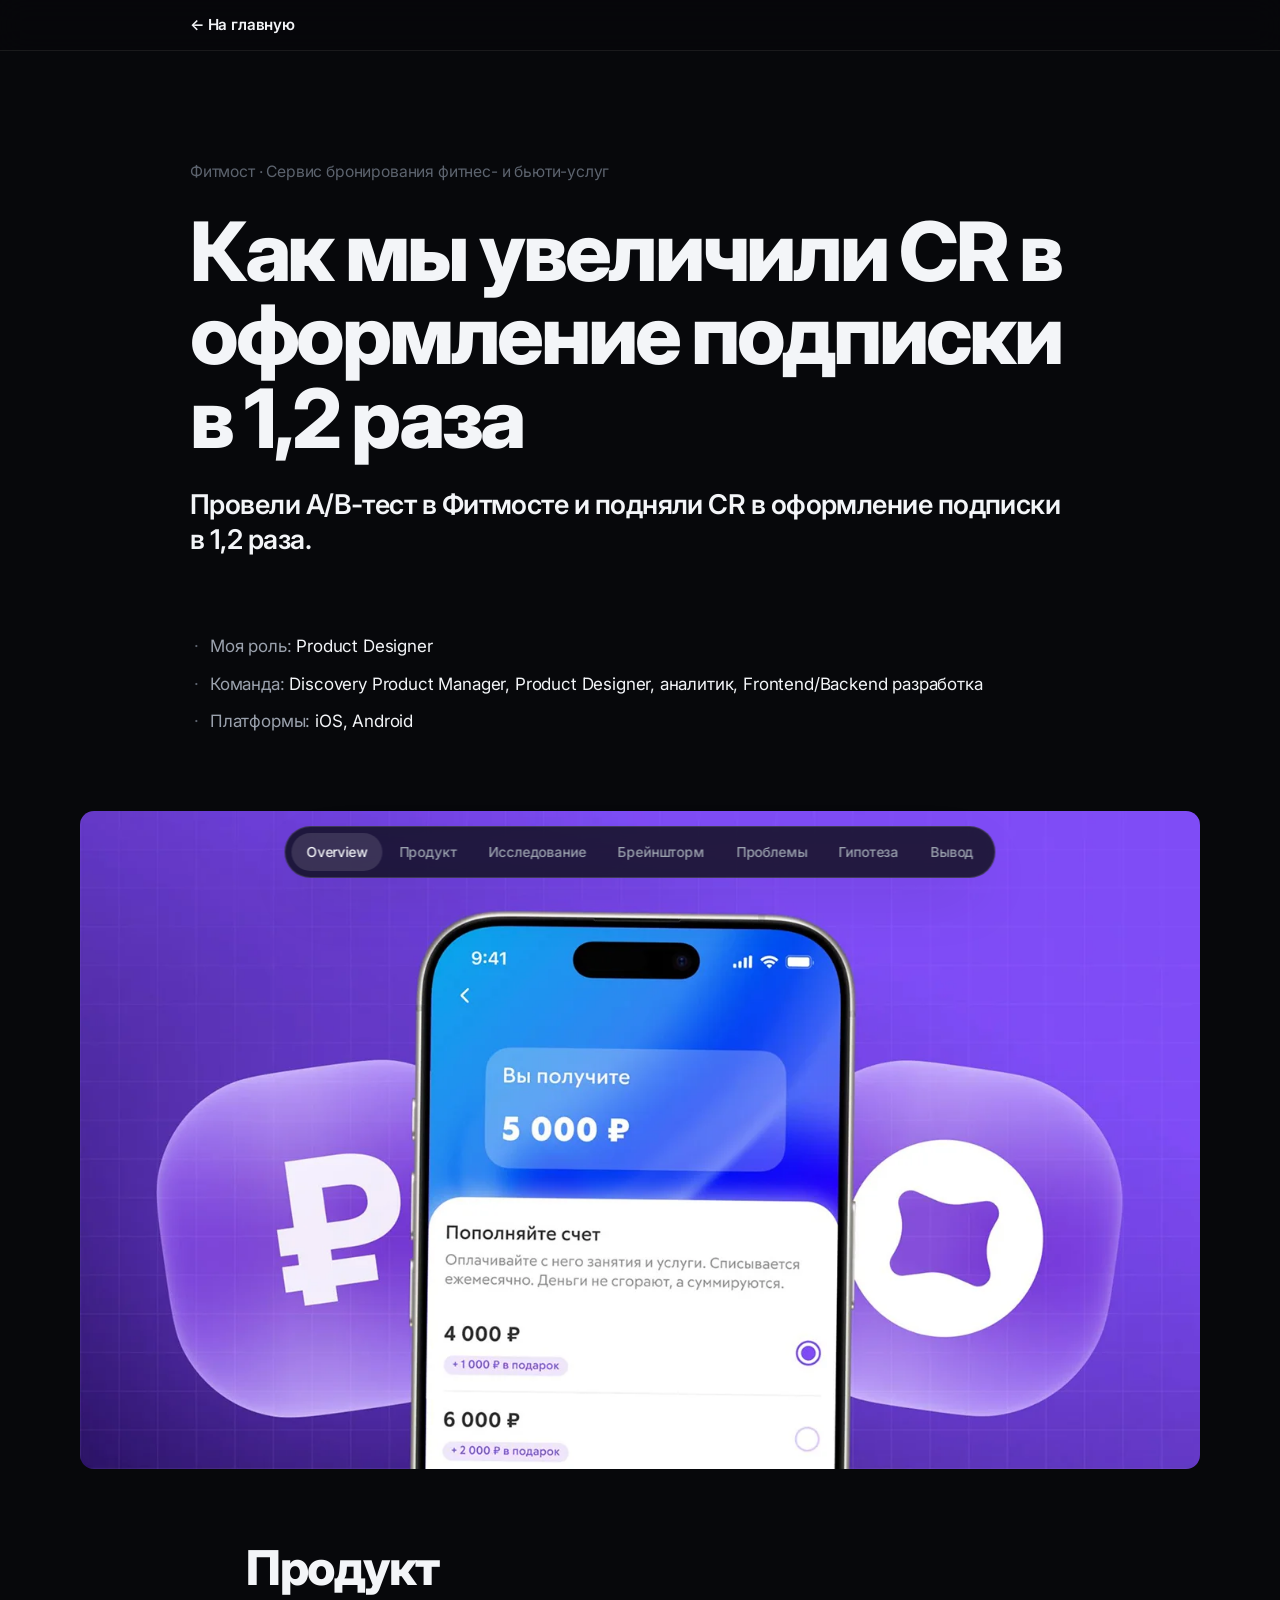
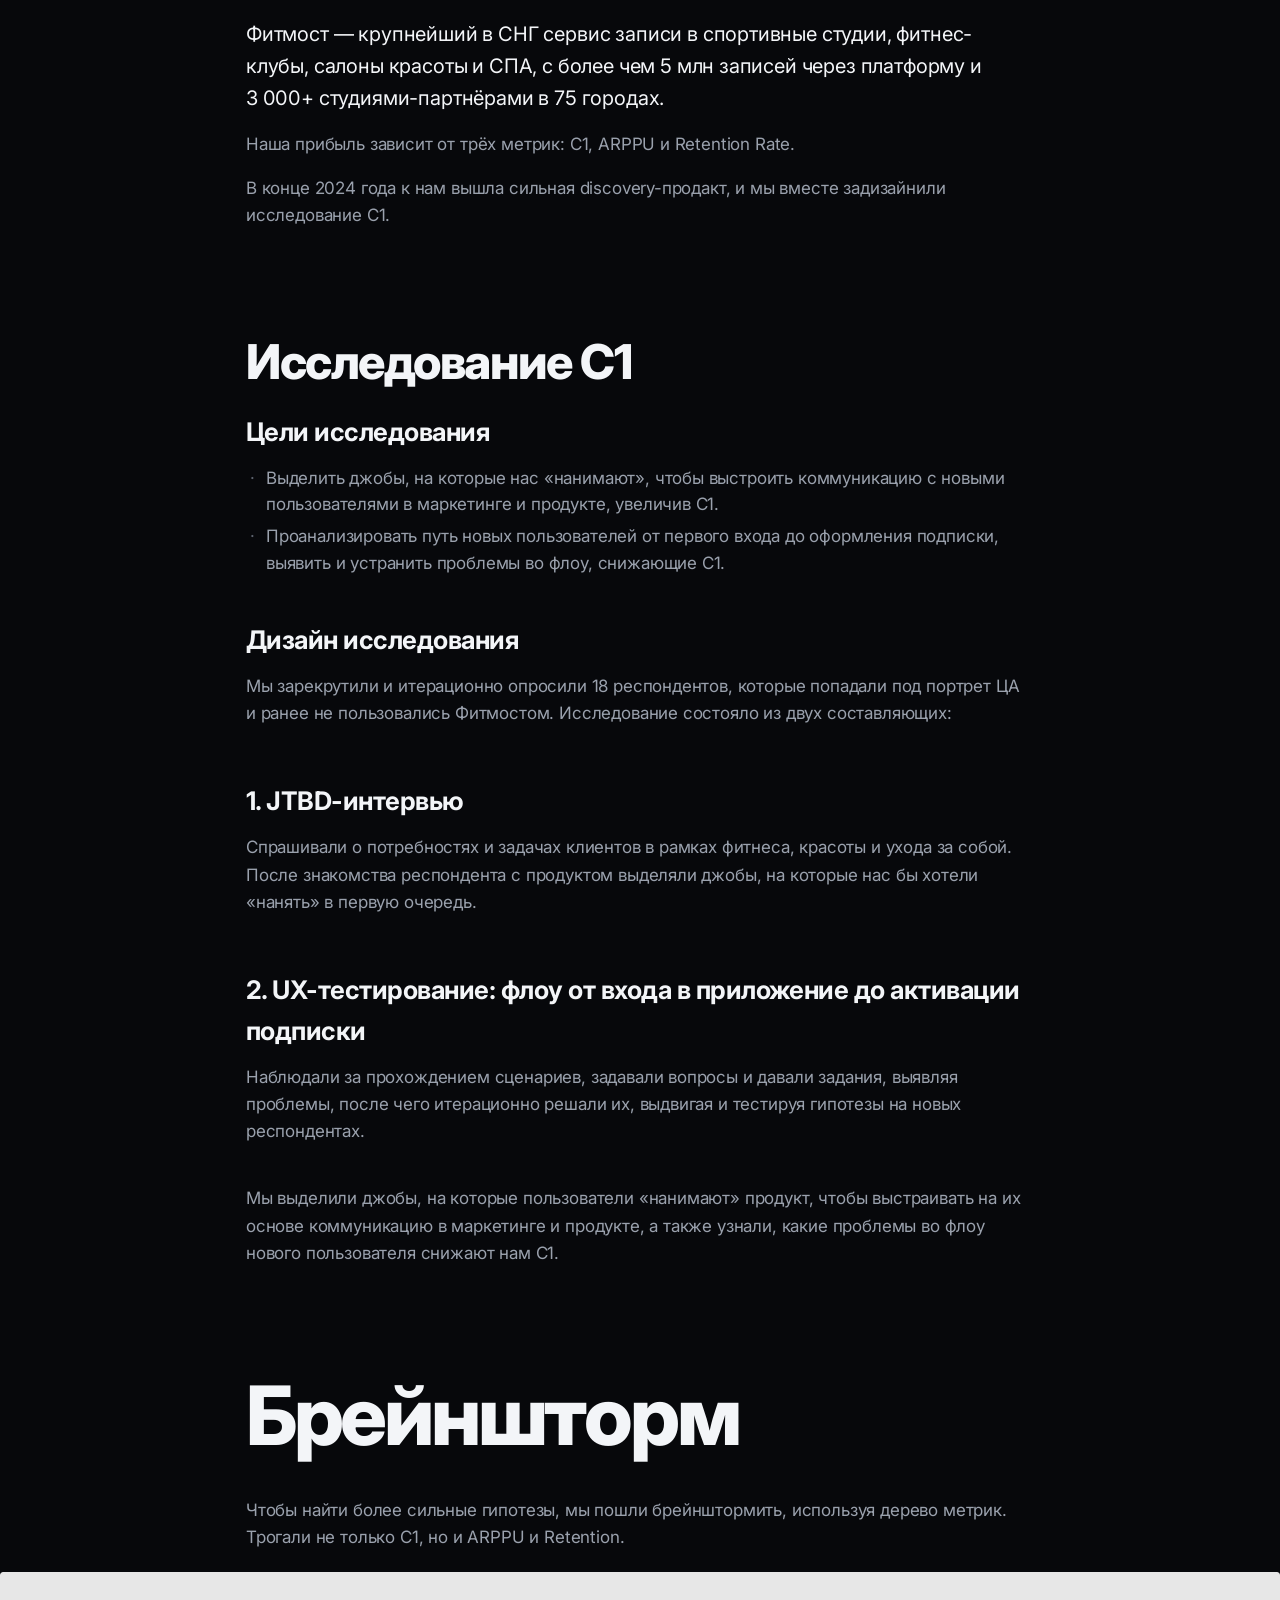
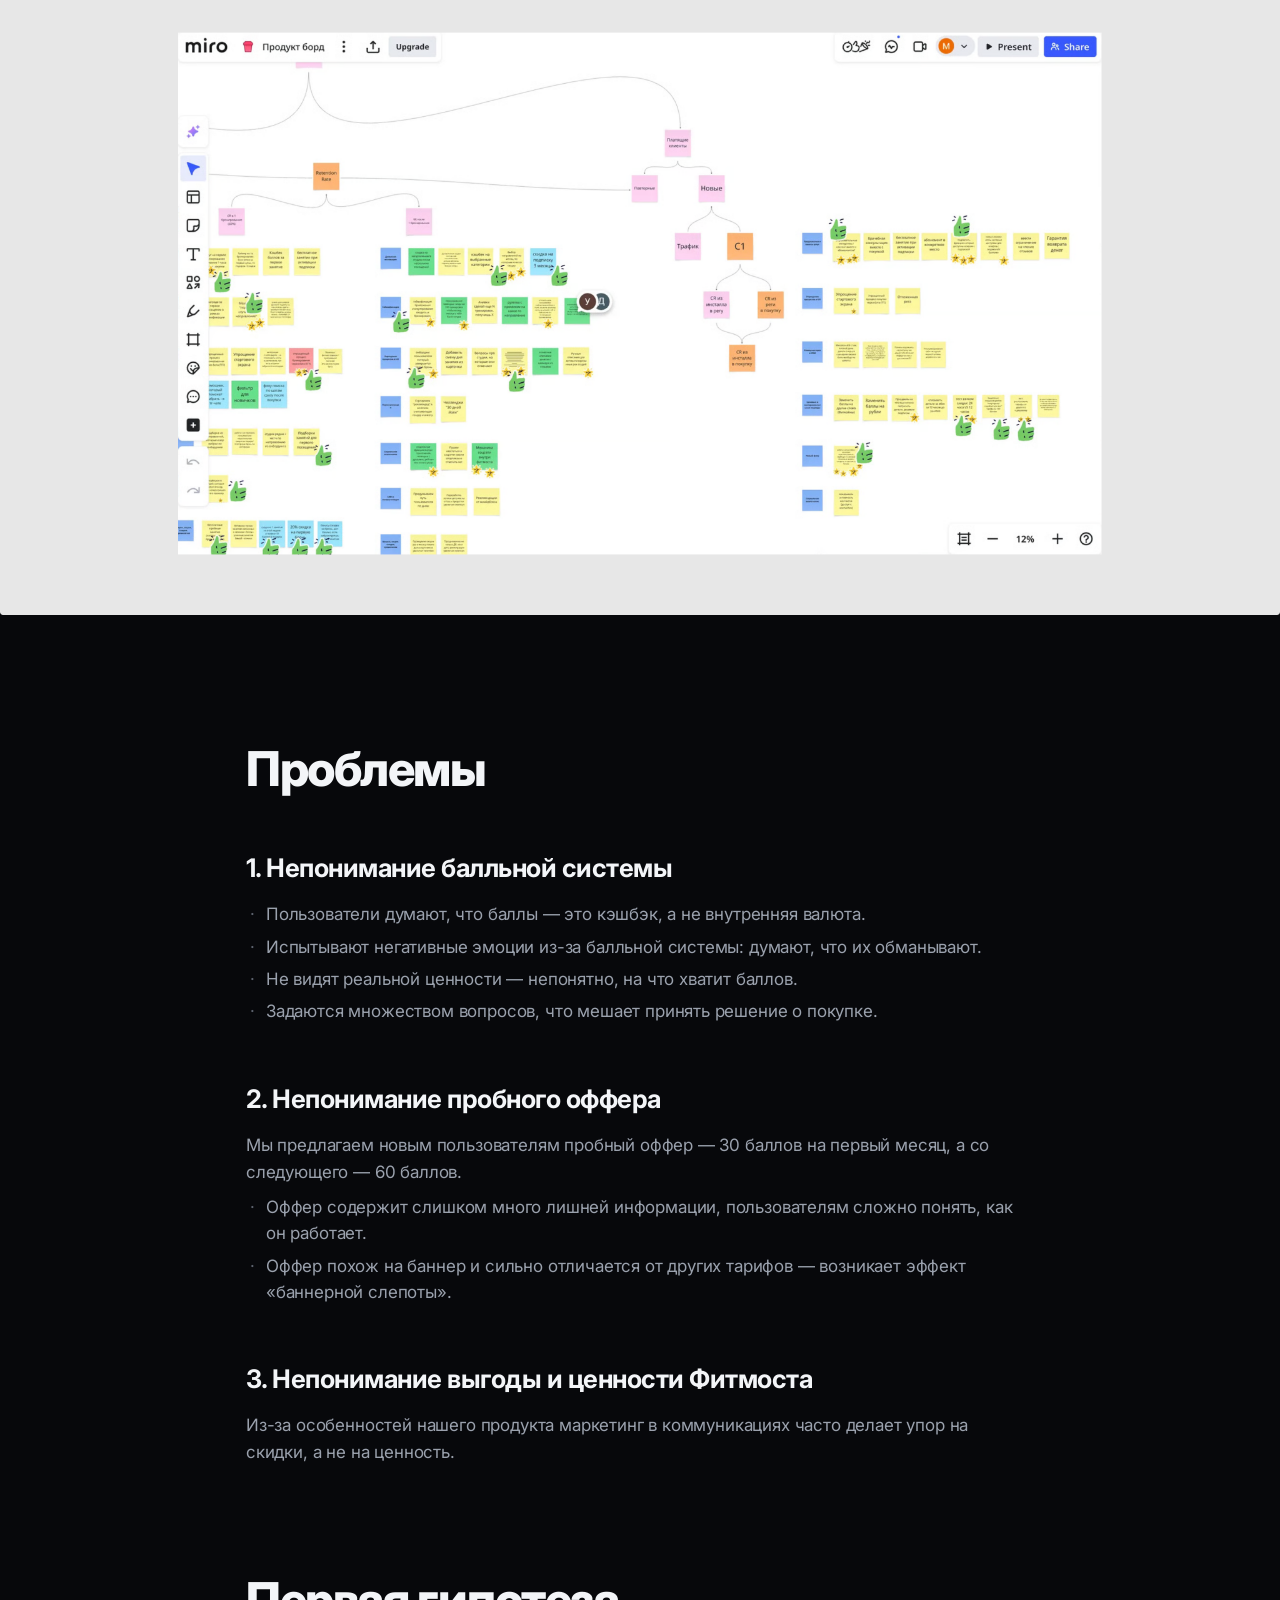
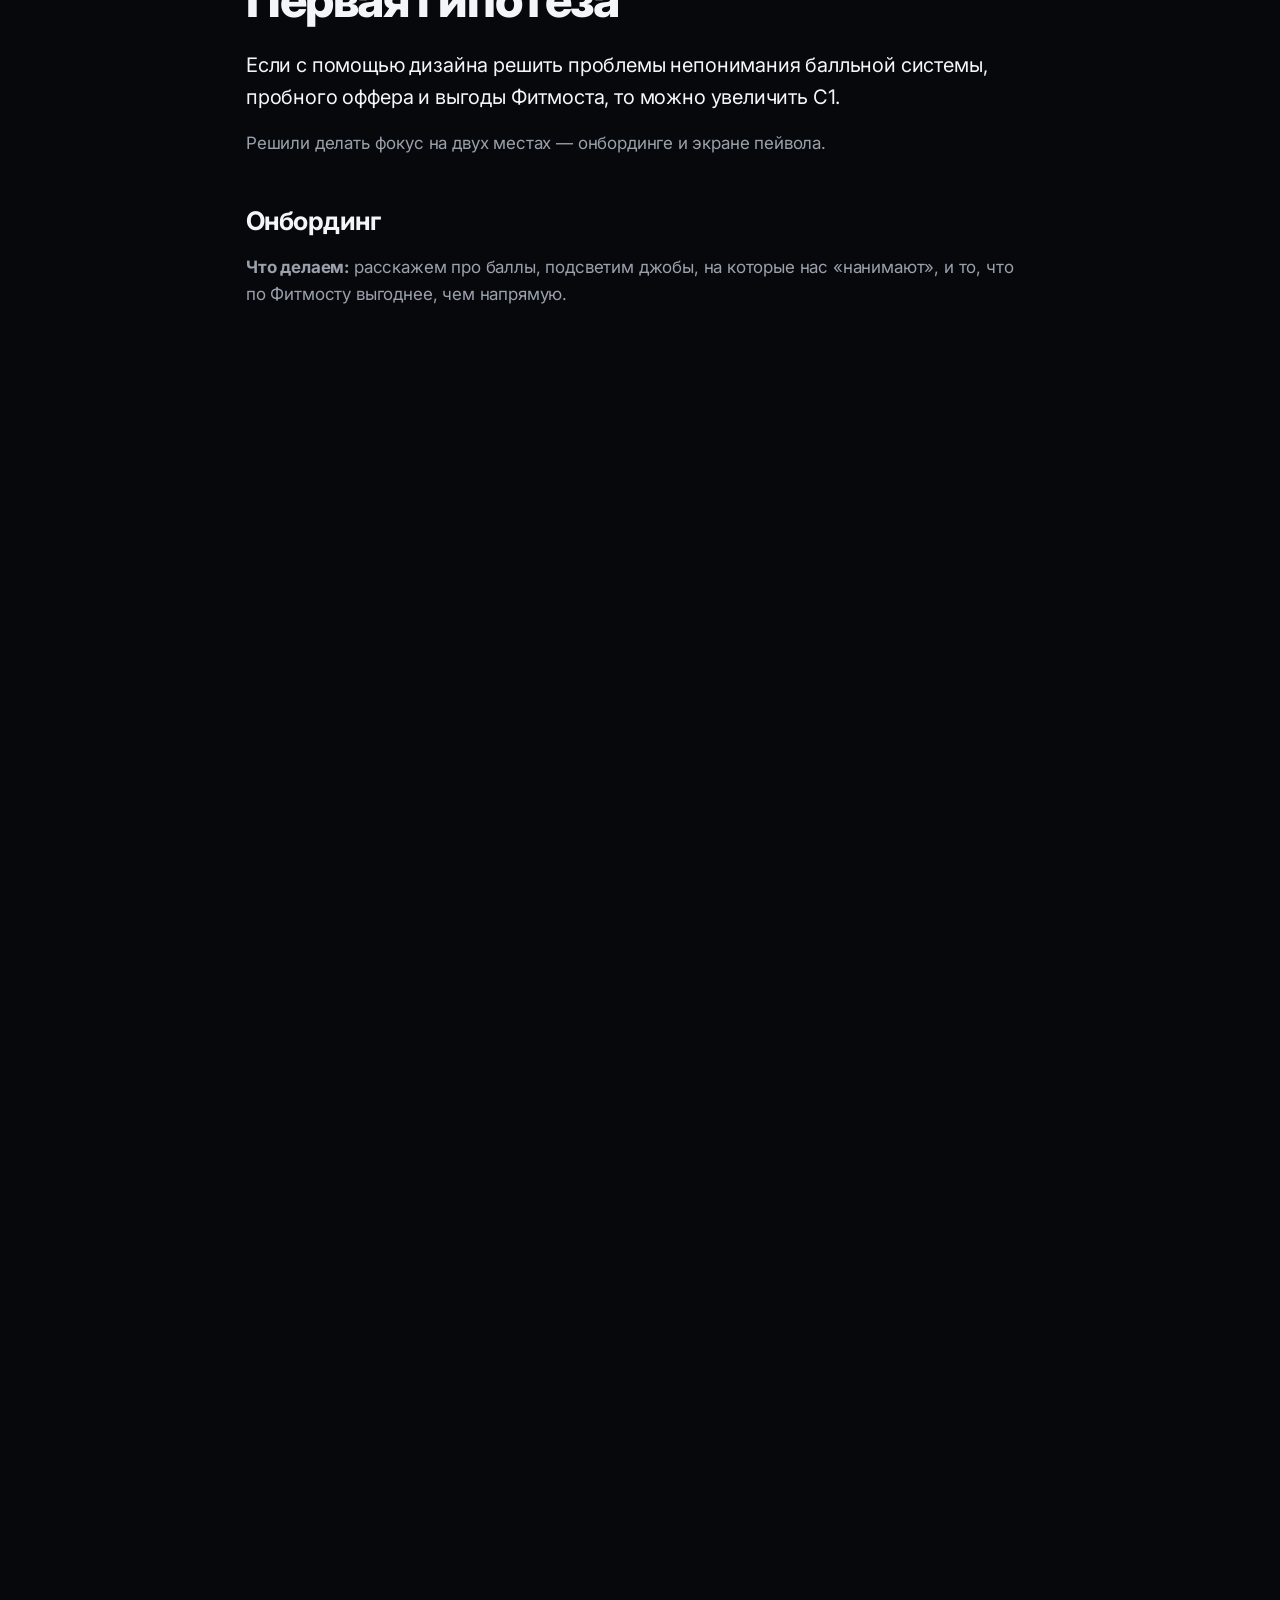
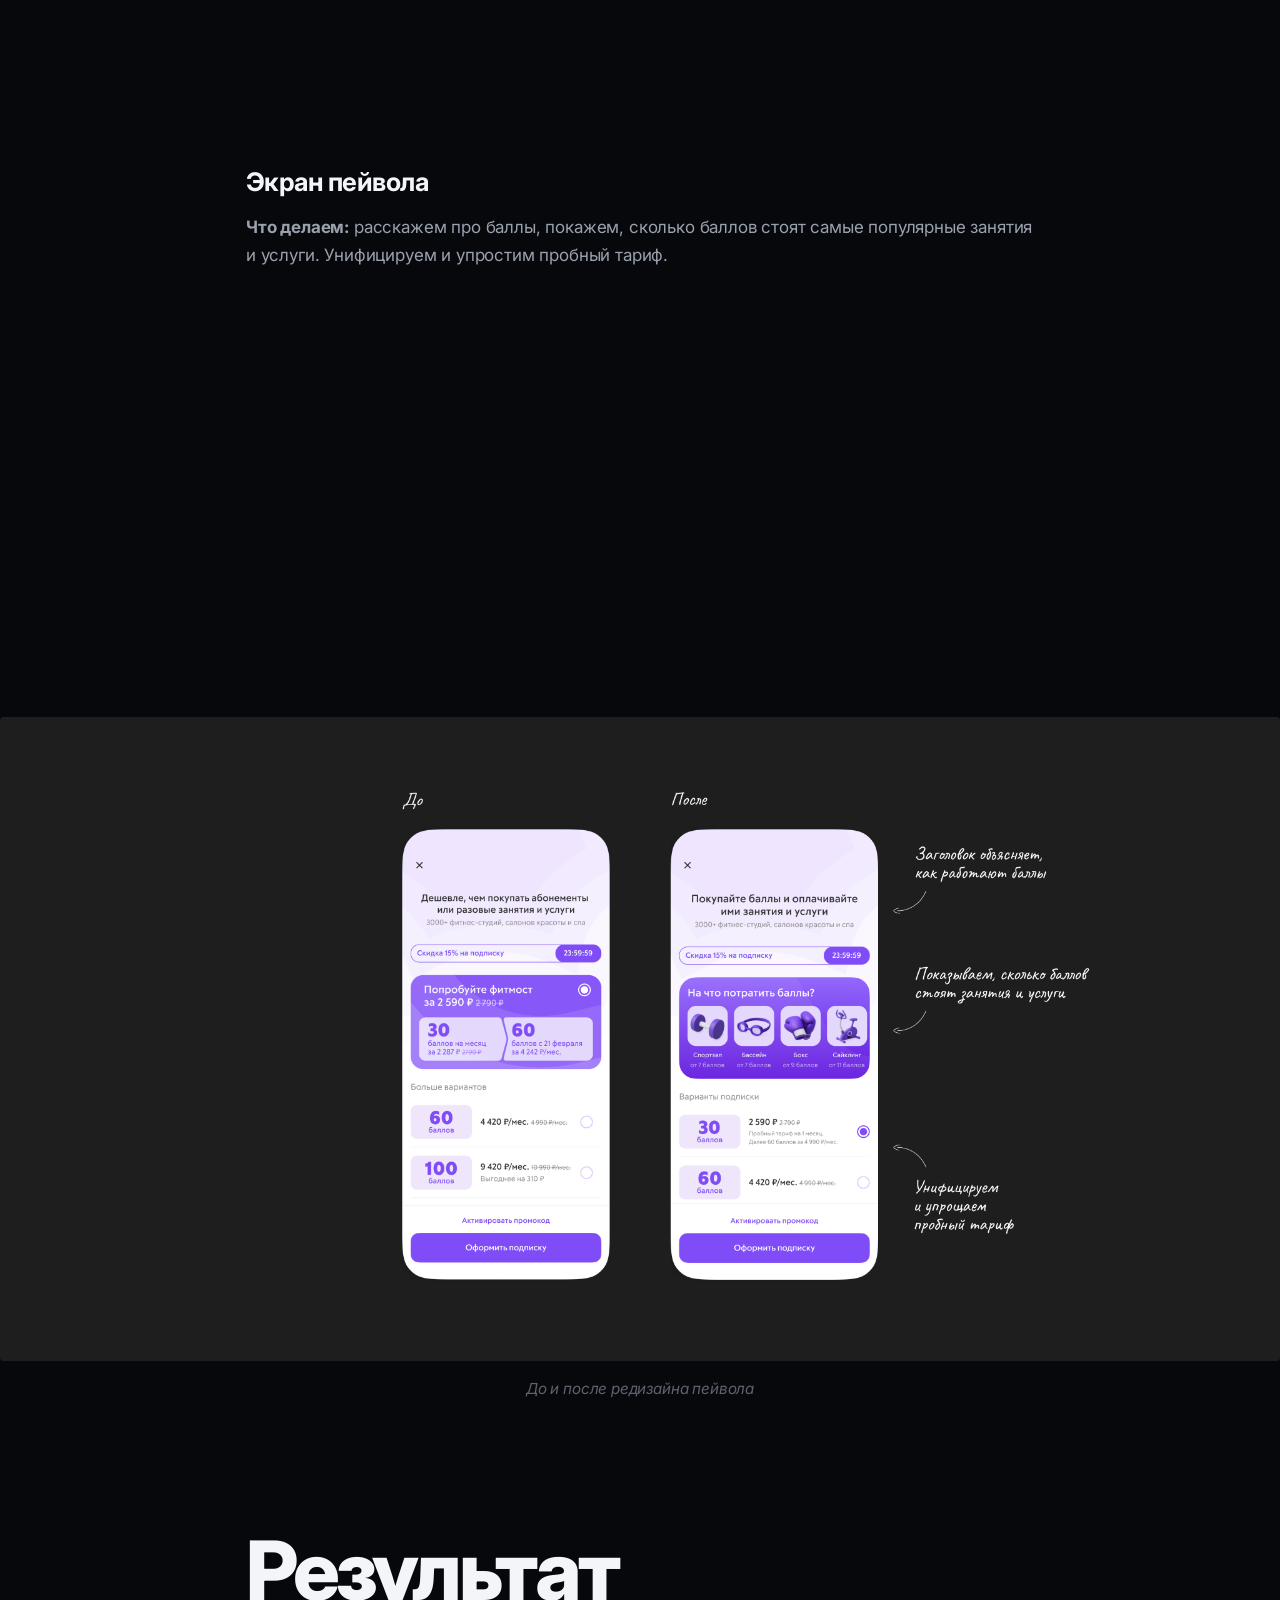
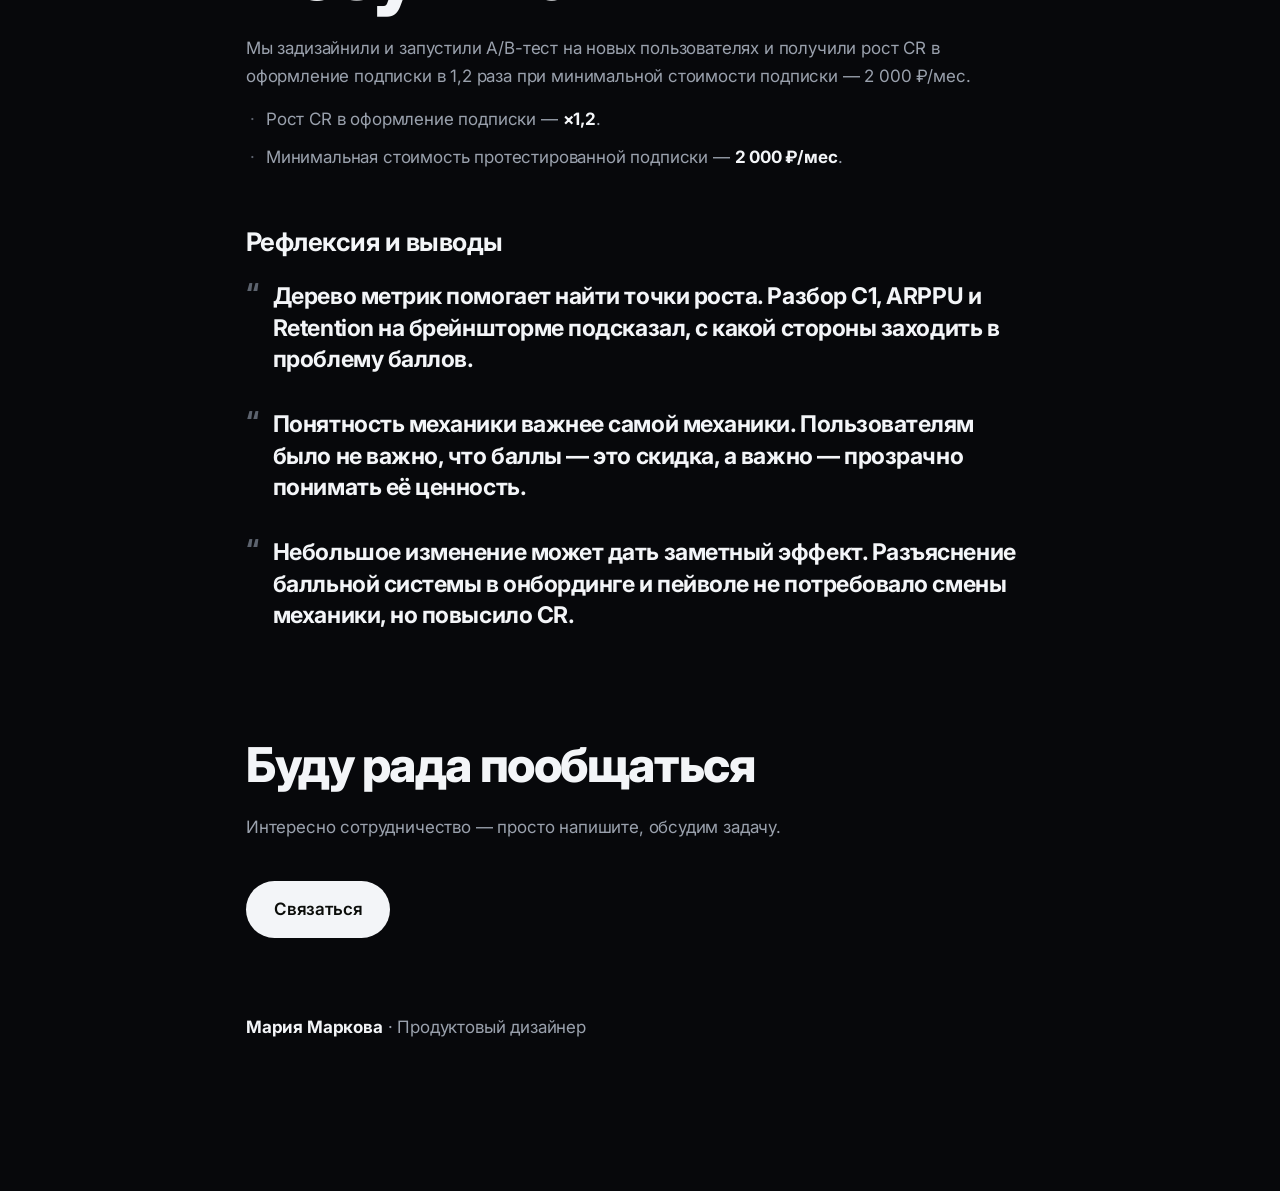
==== case-points-vs-rubles.html @ 57a7b8bb "Add Fitmost case study, refresh Sodamoda assets and copy, unify spacing system New case-points-vs-ru" ====
<!doctype html>
<html lang="ru">
  <head>
    <meta charset="utf-8" />
    <meta name="viewport" content="width=device-width, initial-scale=1, viewport-fit=cover" />
    <title>Кейс · Как мы увеличили CR в оформление подписки в 1,2 раза</title>
    <meta
      name="description"
      content="Кейс: как в Фитмосте разъяснили балльную систему через онбординг и пейвол и подняли C1 в оформление подписки в 1,2 раза с помощью A/B-теста на реальном трафике."
    />

    <link rel="preconnect" href="https://fonts.googleapis.com" />
    <link rel="preconnect" href="https://fonts.gstatic.com" crossorigin />
    <link
      href="https://fonts.googleapis.com/css2?family=Inter:wght@300;400;500;600;700;800;900&display=swap"
      rel="stylesheet"
    />
    <link rel="stylesheet" href="css/case.css" />
  </head>
  <body>
    <!-- ============================ TOP BAR ============================ -->
    <header class="topbar">
      <div class="wrap">
        <div class="col topbar__row">
          <a class="topbar__back" href="index.html">← На главную</a>
        </div>
      </div>
    </header>

    <!-- ============================ HERO ============================ -->
    <section class="hero wrap" id="overview">
      <div class="col">
        <p class="hero__meta">
          Фитмост · Сервис бронирования фитнес- и бьюти-услуг
        </p>

        <h1 class="hero__title">Как мы увеличили CR в оформление подписки в 1,2 раза</h1>

        <p class="hero__lead">
          Провели A/B-тест в Фитмосте и подняли CR в оформление подписки
          в&nbsp;1,2 раза.
        </p>

        <ul class="specs">
          <li><span class="specs__k">Моя роль:</span> Product Designer</li>
          <li><span class="specs__k">Команда:</span> Discovery Product Manager, Product Designer, аналитик, Frontend/Backend разработка</li>
          <li><span class="specs__k">Платформы:</span> iOS, Android</li>
        </ul>
      </div>
    </section>

    <figure class="shot shot--pad reveal">
      <img src="assets/images/Баллы против рублей/01-product.webp" alt="Экран пополнения счёта в приложении Фитмост" />
    </figure>

    <!-- ============================ ПРОДУКТ ============================ -->
    <section class="section" id="product">
      <div class="wrap col">
        <h2 class="h2">Продукт</h2>
        <p class="lead">
          Фитмост — крупнейший в СНГ сервис записи в спортивные студии, фитнес-клубы, салоны
          красоты и СПА, с более чем 5&nbsp;млн записей через платформу и 3&nbsp;000+ студиями-партнёрами
          в 75 городах.
        </p>
        <p>Наша прибыль зависит от трёх метрик: C1, ARPPU и Retention Rate.</p>
        <p>В конце 2024 года к нам вышла сильная discovery-продакт, и мы вместе задизайнили исследование C1.</p>
      </div>
    </section>

    <!-- ============================ ИССЛЕДОВАНИЕ ============================ -->
    <section class="section" id="research">
      <div class="wrap col">
        <h2 class="h2">Исследование C1</h2>

        <h3 class="h3">Цели исследования</h3>
        <ul class="goal-list">
          <li>Выделить джобы, на которые нас «нанимают», чтобы выстроить коммуникацию с новыми пользователями в маркетинге и продукте, увеличив C1.</li>
          <li>Проанализировать путь новых пользователей от первого входа до оформления подписки, выявить и устранить проблемы во флоу, снижающие C1.</li>
        </ul>

        <h3 class="h3" style="margin-top:clamp(28px,4vw,44px)">Дизайн исследования</h3>
        <p>Мы зарекрутили и итерационно опросили 18 респондентов, которые попадали под портрет ЦА и ранее не пользовались Фитмостом. Исследование состояло из двух составляющих:</p>

        <div class="research__item">
          <h3 class="h3">1. JTBD-интервью</h3>
          <p>Спрашивали о потребностях и задачах клиентов в рамках фитнеса, красоты и ухода за собой. После знакомства респондента с продуктом выделяли джобы, на которые нас бы хотели «нанять» в первую очередь.</p>
        </div>

        <div class="research__item">
          <h3 class="h3">2. UX-тестирование: флоу от входа в приложение до активации подписки</h3>
          <p>Наблюдали за прохождением сценариев, задавали вопросы и давали задания, выявляя проблемы, после чего итерационно решали их, выдвигая и тестируя гипотезы на новых респондентах.</p>
        </div>

        <p class="closing">
          Мы выделили джобы, на которые пользователи «нанимают» продукт, чтобы выстраивать на их
          основе коммуникацию в маркетинге и продукте, а также узнали, какие проблемы во флоу
          нового пользователя снижают нам C1.
        </p>
      </div>
    </section>

    <!-- ============================ БРЕЙНШТОРМ ============================ -->
    <section class="section" id="brainstorm">
      <div class="wrap col">
        <h2 class="h2 h2--xl">Брейншторм</h2>
        <p class="closing">
          Чтобы найти более сильные гипотезы, мы пошли брейнштормить, используя
          дерево метрик. Трогали не только C1, но и ARPPU и Retention.
        </p>
      </div>

      <figure class="shot reveal">
        <img src="assets/images/Баллы против рублей/07-hypothesis.png" alt="Доска брейншторма в Miro" />
      </figure>
    </section>

    <!-- ============================ ПРОБЛЕМЫ ============================ -->
    <section class="section" id="problems">
      <div class="wrap col">
        <h2 class="h2">Проблемы</h2>

        <div class="research__item">
          <h3 class="h3">1. Непонимание балльной системы</h3>
          <ul class="goal-list">
            <li>Пользователи думают, что баллы — это кэшбэк, а не внутренняя валюта.</li>
            <li>Испытывают негативные эмоции из-за балльной системы: думают, что их обманывают.</li>
            <li>Не видят реальной ценности — непонятно, на что хватит баллов.</li>
            <li>Задаются множеством вопросов, что мешает принять решение о покупке.</li>
          </ul>
        </div>

        <div class="research__item">
          <h3 class="h3">2. Непонимание пробного оффера</h3>
          <p>Мы предлагаем новым пользователям пробный оффер — 30 баллов на первый месяц, а со следующего — 60 баллов.</p>
          <ul class="goal-list">
            <li>Оффер содержит слишком много лишней информации, пользователям сложно понять, как он работает.</li>
            <li>Оффер похож на баннер и сильно отличается от других тарифов — возникает эффект «баннерной слепоты».</li>
          </ul>
        </div>

        <div class="research__item">
          <h3 class="h3">3. Непонимание выгоды и ценности Фитмоста</h3>
          <p>Из-за особенностей нашего продукта маркетинг в коммуникациях часто делает упор на скидки, а не на ценность.</p>
        </div>
      </div>
    </section>

    <!-- ============================ ПЕРВАЯ ГИПОТЕЗА ============================ -->
    <section class="section" id="hypothesis-1">
      <div class="wrap col">
        <h2 class="h2">Первая гипотеза</h2>
        <p class="lead">
          Если с помощью дизайна решить проблемы непонимания балльной системы, пробного оффера
          и выгоды Фитмоста, то можно увеличить C1.
        </p>
        <p>Решили делать фокус на двух местах — онбординге и экране пейвола.</p>

        <h3 class="h3" style="margin-top:clamp(28px,4vw,44px)">Онбординг</h3>
        <p><b>Что делаем:</b> расскажем про баллы, подсветим джобы, на которые нас «нанимают», и то, что по Фитмосту выгоднее, чем напрямую.</p>
      </div>

      <figure class="shot reveal">
        <img src="assets/images/Баллы против рублей/02-onboarding-before.png" alt="Онбординг до редизайна" />
        <figcaption class="shot__cap">До</figcaption>
      </figure>
      <figure class="shot reveal">
        <img src="assets/images/Баллы против рублей/03-onboarding-after.png" alt="Онбординг после редизайна" />
        <figcaption class="shot__cap">После</figcaption>
      </figure>

      <div class="wrap col">
        <h3 class="h3" style="margin-top:clamp(28px,4vw,44px)">Экран пейвола</h3>
        <p><b>Что делаем:</b> расскажем про баллы, покажем, сколько баллов стоят самые популярные занятия и услуги. Унифицируем и упростим пробный тариф.</p>
      </div>

      <figure class="shot reveal">
        <img src="assets/images/Баллы против рублей/06-metrics-tree.png" alt="Экран пейвола Фитмост" />
      </figure>
      <figure class="shot reveal">
        <img src="assets/images/Баллы против рублей/05-paywall-after.png" alt="Экран пейвола до и после редизайна" />
        <figcaption class="shot__cap">До и после редизайна пейвола</figcaption>
      </figure>
    </section>

    <!-- ============================ ВЫВОД ============================ -->
    <section class="section" id="outcome">
      <div class="wrap col">
        <h2 class="h2 h2--xl">Результат</h2>

        <p>
          Мы задизайнили и запустили A/B-тест на новых пользователях и получили рост CR
          в оформление подписки в 1,2 раза при минимальной стоимости подписки — 2&nbsp;000&nbsp;₽/мес.
        </p>
        <ul class="outcome-list">
          <li>Рост CR в оформление подписки — <b>×1,2</b>.</li>
          <li>Минимальная стоимость протестированной подписки — <b>2&nbsp;000&nbsp;₽/мес</b>.</li>
        </ul>
      </div>

      <div class="wrap col">

        <h3 class="h3" style="margin-top:clamp(32px,5vw,52px)">Рефлексия и выводы</h3>
        <div class="reflections">
          <div class="reflection">
            <span class="reflection__mark">“</span>
            <p>Дерево метрик помогает найти точки роста. Разбор C1, ARPPU и Retention на брейншторме подсказал, с какой стороны заходить в проблему баллов.</p>
          </div>
          <div class="reflection">
            <span class="reflection__mark">“</span>
            <p>Понятность механики важнее самой механики. Пользователям было не важно, что баллы — это скидка, а важно — прозрачно понимать её ценность.</p>
          </div>
          <div class="reflection">
            <span class="reflection__mark">“</span>
            <p>Небольшое изменение может дать заметный эффект. Разъяснение балльной системы в онбординге и пейволе не потребовало смены механики, но повысило CR.</p>
          </div>
        </div>
      </div>
    </section>

    <!-- ============================ КОНТАКТ ============================ -->
    <section class="section contact" id="contact">
      <div class="wrap col">
        <h2 class="h2">Буду рада пообщаться</h2>
        <p>Интересно сотрудничество — просто напишите, обсудим задачу.</p>
        <a class="btn" href="https://t.me/mmrialle" target="_blank" rel="noopener">Связаться</a>

        <div class="cardline">
          <span class="cardline__text"><b>Мария Маркова</b> · Продуктовый дизайнер</span>
        </div>
      </div>
    </section>

    <!-- ============================ FLOATING CASE NAV ============================ -->
    <nav class="casedock" aria-label="Навигация по кейсу">
      <a href="#overview">Overview</a>
      <a href="#product">Продукт</a>
      <a href="#research">Исследование</a>
      <a href="#brainstorm">Брейншторм</a>
      <a href="#problems">Проблемы</a>
      <a href="#hypothesis-1">Гипотеза</a>
      <a href="#outcome">Вывод</a>
    </nav>

    <script>
      (() => {
        /* scroll reveal */
        const els = document.querySelectorAll(".reveal");
        if (!("IntersectionObserver" in window)) {
          els.forEach((e) => e.classList.add("in"));
        } else {
          const io = new IntersectionObserver((entries, obs) => {
            entries.forEach((e) => {
              if (!e.isIntersecting) return;
              e.target.classList.add("in");
              obs.unobserve(e.target);
            });
          }, { threshold: 0.12, rootMargin: "0px 0px -8% 0px" });
          els.forEach((e) => io.observe(e));
        }

        /* scrollspy for the floating case nav */
        const links = Array.from(document.querySelectorAll(".casedock a"));
        const map = new Map();
        links.forEach((a) => {
          const sec = document.querySelector(a.getAttribute("href"));
          if (sec) map.set(sec, a);
        });
        if ("IntersectionObserver" in window && map.size) {
          const spy = new IntersectionObserver((entries) => {
            entries.forEach((e) => {
              if (!e.isIntersecting) return;
              links.forEach((l) => l.classList.remove("active"));
              const a = map.get(e.target);
              if (a) {
                a.classList.add("active");
                a.scrollIntoView({ block: "nearest", inline: "center" });
              }
            });
          }, { rootMargin: "-45% 0px -50% 0px" });
          map.forEach((_, sec) => spy.observe(sec));
        }
      })();
    </script>
  </body>
</html>
---- css/case.css ----
/* ============================================================
   Case study — «Улучшение UX корзины покупок для sodamoda.ru»
   Тёмная тема. Текст — центрированной колонкой, картинки — на всю ширину.
   ============================================================ */
:root {
  --bg:        #07080b;
  --bg-2:      #0a0c11;
  --card:      #0f1218;
  --card-2:    #14181f;
  --line:      rgba(255, 255, 255, 0.08);
  --line-2:    rgba(255, 255, 255, 0.14);

  --ink:       #f3f5f8;
  --muted:     #9aa1ad;
  --faint:     #5c636e;

  --accent:    #FF090D;                 /* красный — только для выделения текста */
  --good:      #ffffff;                  /* accent-элементы: нейтральный белый (без зелёного) */
  --good-dim:  rgba(255, 255, 255, 0.09);
  --cool:      #cdd4e0;
  --cool-dim:  rgba(205, 212, 224, 0.12);

  --r:         16px;
  --r-lg:      22px;
  --ease:      cubic-bezier(0.16, 1, 0.3, 1);

  --wide:      1120px;
  --text:      900px;    /* ширина читаемой текстовой колонки, как в референсе */
  --pad:       clamp(20px, 5vw, 56px);

  /* ---------- единая система отступов между блоками ---------- */
  --sp-xs:     clamp(18px, 2.4vw, 26px);
  --sp-sm:     clamp(26px, 3.4vw, 40px);
  --sp-md:     clamp(34px, 4.6vw, 54px);
  --sp-lg:     clamp(46px, 6.2vw, 76px);
  --sp-xl:     clamp(62px, 8.4vw, 108px);
}

* { margin: 0; padding: 0; box-sizing: border-box; }
html { scroll-behavior: smooth; overflow-x: hidden; scroll-padding-top: 72px; }
body { overflow-x: hidden; padding-bottom: 96px; }

body {
  font-family: "Inter", -apple-system, BlinkMacSystemFont, "Segoe UI", sans-serif;
  background: var(--bg);
  color: var(--ink);
  font-size: 17px;
  line-height: 1.6;
  letter-spacing: -0.01em;
  -webkit-font-smoothing: antialiased;
  text-rendering: optimizeLegibility;
}

img { display: block; max-width: 100%; }
a { color: inherit; }
::selection { background: #4d4d4d; color: #fff; }
/* ---------- layout: centered text column ---------- */
.wrap { max-width: var(--wide); margin: 0 auto; padding-inline: var(--pad); }
.col  { max-width: var(--text); margin-inline: auto; }   /* текст посередине */
.section { padding-block: var(--sp-md); }

.eyebrow { font-size: 0.8rem; font-weight: 600; letter-spacing: 0.16em; text-transform: uppercase; color: var(--muted); margin-bottom: 18px; }
.h2 { font-size: clamp(1.9rem, 4vw, 3rem); font-weight: 800; letter-spacing: -0.03em; line-height: 1.05; margin-bottom: 24px; }
.h2--xl { font-size: clamp(2.6rem, 6.4vw, 5.2rem); letter-spacing: -0.04em; line-height: 1.0; }
.h3 { font-size: clamp(1.2rem, 2.2vw, 1.6rem); font-weight: 700; letter-spacing: -0.02em; margin-bottom: 12px; }
.lead { font-size: clamp(1.05rem, 1.6vw, 1.25rem); color: var(--ink); }
p { color: var(--muted); }
p + p { margin-top: 1em; }
.subtitle { color: var(--muted); font-size: 1.1rem; margin-bottom: 32px; }

/* ---------- full-bleed media: картинки на всю ширину экрана ---------- */
.shot {
  width: 100%;
  margin-block: clamp(12px, 1.6vw, 22px);
}
.shot img { width: 100%; display: block; }
.shot__cap { text-align: center; color: var(--faint); font-size: 0.95rem; font-style: italic; padding: 16px var(--pad) 0; }
.shot--pad img { max-width: var(--wide); margin-inline: auto; border-radius: 14px; }

/* ============================ TOP BAR ============================ */
.topbar {
  position: sticky; top: 0; z-index: 50;
  background: rgba(7, 8, 11, 0.72);
  backdrop-filter: saturate(1.4) blur(14px);
  -webkit-backdrop-filter: saturate(1.4) blur(14px);
  border-bottom: 1px solid var(--line);
}
.topbar .wrap { padding-block: 13px; }
.topbar__row { display: flex; align-items: center; justify-content: space-between; }
.topbar__back { display: inline-flex; align-items: center; gap: 8px; font-weight: 600; text-decoration: none; font-size: 0.95rem; }
.topbar__back:hover { color: var(--ink); }
.topbar__lang { font-size: 0.78rem; letter-spacing: 0.1em; text-transform: uppercase; color: var(--faint); text-decoration: none; transition: color 0.2s var(--ease); }
.topbar__lang:hover { color: var(--ink); }
.topbar__label { font-size: 0.9rem; color: var(--faint); }
.toc { display: flex; gap: 22px; list-style: none; font-size: 0.9rem; }
.toc a { color: var(--faint); text-decoration: none; transition: color 0.2s var(--ease); }
.toc a:hover { color: var(--ink); }

/* ============================ FLOATING CASE NAV ============================ */
.casedock {
  position: fixed;
  left: 50%;
  bottom: 22px;
  transform: translateX(-50%);
  z-index: 60;
  display: flex;
  gap: 2px;
  max-width: calc(100vw - 28px);
  padding: 6px;
  background: rgba(13, 16, 22, 0.82);
  border: 1px solid var(--line-2);
  border-radius: 100px;
  box-shadow: 0 24px 60px -24px rgba(0, 0, 0, 0.9);
  backdrop-filter: saturate(1.4) blur(16px);
  -webkit-backdrop-filter: saturate(1.4) blur(16px);
  overflow-x: auto;
  scrollbar-width: none;
}
.casedock::-webkit-scrollbar { display: none; }
.casedock a {
  flex: 0 0 auto;
  font-size: 0.86rem;
  font-weight: 500;
  color: var(--muted);
  text-decoration: none;
  padding: 8px 15px;
  border-radius: 100px;
  white-space: nowrap;
  transition: color 0.2s var(--ease), background 0.2s var(--ease);
}
.casedock a:hover { color: var(--ink); background: rgba(255, 255, 255, 0.06); }
.casedock a.active { color: var(--ink); background: rgba(255, 255, 255, 0.12); }

/* ============================ HERO / TITLE ============================ */
.hero { padding-top: var(--sp-xl); }
.hero__meta { display: flex; align-items: center; flex-wrap: wrap; gap: 10px; color: var(--faint); font-size: 0.98rem; margin-bottom: 26px; }
.hero__meta a { color: var(--muted); text-decoration: underline; text-underline-offset: 3px; text-decoration-color: var(--faint); }
.hero__meta a:hover { color: var(--ink); text-decoration-color: var(--ink); }
.hero__badge {
  display: grid; place-items: center;
  width: 28px; height: 28px;
  border-radius: 8px;
  background: var(--card-2);
  border: 1px solid var(--line);
  font-size: 0.82rem; font-weight: 800; color: var(--ink);
}
.hero__title { font-size: clamp(2.4rem, 6.4vw, 5.2rem); font-weight: 800; letter-spacing: -0.04em; line-height: 1.02; }
.hero__lead { margin-top: 26px; font-size: clamp(1.25rem, 2.2vw, 1.7rem); font-weight: 600; line-height: 1.32; letter-spacing: -0.02em; color: var(--ink); }
.specs { list-style: none; margin-top: var(--sp-lg); display: grid; gap: 12px; }
.hero + .shot--pad { margin-top: var(--sp-lg); }
.specs li { position: relative; padding-left: 20px; color: var(--ink); line-height: 1.5; }
.specs li::before { content: "·"; position: absolute; left: 4px; color: var(--faint); }
.specs__k { color: var(--muted); }
.block { margin-top: var(--sp-lg); }
.block__label { font-size: clamp(1.3rem, 2.4vw, 1.9rem); font-weight: 700; letter-spacing: -0.02em; margin-bottom: 16px; }

/* Команда и роли card */
.roles { margin-top: 20px; background: var(--card); border: 1px solid var(--line); border-radius: var(--r-lg); padding: clamp(24px, 4vw, 40px); display: grid; grid-template-columns: 1fr 1.2fr; gap: clamp(24px, 5vw, 56px); }
.roles__k { font-size: 0.82rem; letter-spacing: 0.08em; text-transform: uppercase; color: var(--faint); margin-bottom: 8px; }
.roles__v { font-weight: 600; margin-bottom: 20px; color: #fff; }
.roles__v:last-child { margin-bottom: 0; }
.roles ul { list-style: none; }
.roles ul li { position: relative; padding-left: 18px; font-weight: 600; margin-bottom: 6px; color: #fff; }
.roles ul li::before { content: "•"; position: absolute; left: 2px; color: var(--muted); }
.roles__resp { color: #fff; font-weight: 400; line-height: 1.65; }

/* ============================ CALLOUT (research fact) ============================ */
.callout { display: flex; gap: 16px; background: var(--card-2); border: 1px solid var(--line); border-radius: var(--r); padding: 20px 22px; margin-block: 22px; }
.callout__icon { flex: 0 0 auto; width: 30px; height: 30px; border-radius: 50%; display: grid; place-items: center; background: var(--good-dim); color: var(--good); font-size: 1rem; }
.callout p { color: var(--muted); font-size: 0.98rem; margin: 0; }
.callout a { color: var(--ink); text-decoration: underline; text-underline-offset: 3px; text-decoration-color: var(--faint); transition: text-decoration-color 0.2s var(--ease); }
.callout a:hover { text-decoration-color: var(--ink); }

/* ============================ RESEARCH ============================ */
.research__item { margin-top: var(--sp-md); }
.research__item .h3 { color: var(--ink); }
.closing { margin-top: var(--sp-sm); color: var(--muted); }

/* problem notes */
.notes { display: flex; flex-wrap: wrap; gap: 10px 24px; margin-block: 28px; }
.notes span { font-style: italic; color: var(--faint); font-size: 0.98rem; }

/* ============================ HYPOTHESES ============================ */
/* full-width hypotheses section */
.wrap--full { max-width: none; margin: 0 auto; padding-inline: var(--pad); }
.hypos__head { margin-bottom: var(--sp-sm); }

.hypos { display: grid; grid-template-columns: repeat(3, minmax(0, 1fr)); gap: 12px; margin-top: var(--sp-md); }
.hypo { background: var(--card); border: 1px solid var(--line); border-radius: var(--r); padding: 24px; }
.hypo__tag { display: block; font-size: 0.85rem; font-weight: 600; color: var(--faint); margin-bottom: 12px; }
.hypo p { color: var(--muted); }
.hypo b { color: var(--ink); }

/* Приоритизация — матрица impact/effort */
.matrix-wrap { margin-top: var(--sp-lg); }
.matrix-bleed { width: 100vw; margin-left: calc(50% - 50vw); margin-right: calc(50% - 50vw); }
.matrix {
  position: relative;
  background:
    radial-gradient(90% 130% at 100% 0%, rgba(184, 233, 134, 0.22), transparent 55%),
    radial-gradient(90% 130% at 0% 100%, rgba(255, 138, 120, 0.20), transparent 55%),
    var(--bg-2);
  border-block: 1px solid var(--line);
  aspect-ratio: 16 / 9;
  min-height: 520px;
  overflow: hidden;
}
.matrix__v { position: absolute; left: 50%; top: 6%; bottom: 6%; border-left: 1px dashed var(--line-2); }
.matrix__h { position: absolute; top: 50%; left: 4%; right: 4%; border-top: 1px dashed var(--line-2); }
.matrix__chip { position: absolute; transform: translate(-50%, -50%); font-size: 0.75rem; font-weight: 600; padding: 5px 14px; border-radius: 100px; white-space: nowrap; }
.matrix__chip--good { background: rgba(184, 233, 134, 0.20); color: #cdf0a0; }
.matrix__chip--cool { background: rgba(255, 138, 120, 0.20); color: #ffb3a3; }
.chip-top { left: 50%; top: 5%; }
.chip-bottom { left: 50%; top: 95%; }
.chip-left { left: 6%; top: 50%; }
.chip-right { left: 94%; top: 50%; }
.mcard { position: absolute; transform: translate(-50%, -50%); width: clamp(150px, 20vw, 210px); background: var(--card); border: 1px solid var(--line-2); border-radius: 12px; padding: 12px 14px; box-shadow: 0 12px 30px -18px rgba(0,0,0,0.9); }
.mcard span { display: block; font-size: 0.72rem; color: var(--faint); margin-bottom: 4px; }
.mcard b { font-size: 0.9rem; font-weight: 600; }
.mcard--hi span { color: #b8e986; }
.mcard--lo span { color: #ffb3a3; }

/* ============================ SOLUTIONS ============================ */
.solution { padding-top: var(--sp-sm); }
.solution + .solution { margin-top: var(--sp-md); }
.solution__head { display: flex; gap: 10px; align-items: baseline; margin-bottom: 26px; }
.solution__num { font-size: clamp(1.3rem, 2.4vw, 1.9rem); font-weight: 700; letter-spacing: -0.02em; color: var(--ink); line-height: 1.15; flex: 0 0 auto; }
.solution__num::after { content: "."; }
.solution__title { font-size: clamp(1.3rem, 2.4vw, 1.9rem); font-weight: 700; letter-spacing: -0.02em; line-height: 1.15; }
.solution__cols { display: grid; grid-template-columns: 1fr 1fr; gap: clamp(16px, 3vw, 28px); }
.solution__col { background: var(--card); border: 1px solid var(--line); border-radius: var(--r); padding: 22px 24px; }
.solution__col h4 { display: block; font-size: 0.85rem; font-weight: 600; letter-spacing: -0.01em; text-transform: none; color: var(--faint); margin-bottom: 12px; }
.solution__col p { color: var(--ink); margin: 0; }
.solution__col p + p { margin-top: 0.8em; }

/* ============================ UX TESTING ============================ */
.deflist { margin-top: 8px; }
.deflist > div { display: grid; grid-template-columns: 190px 1fr; gap: 24px; padding: 14px 0; }
.deflist dt { font-weight: 700; }
.deflist dd { color: var(--muted); }
.deflist dd ul { list-style: none; display: grid; gap: 8px; }
.deflist dd ul li { position: relative; padding-left: 18px; }
.deflist dd ul li::before { content: "•"; position: absolute; left: 2px; color: var(--good); }

.shots-2 { display: grid; grid-template-columns: repeat(2, 1fr); gap: 4px; margin-top: var(--sp-sm); }
.shots-2 img { width: 100%; display: block; }

.insights { display: grid; grid-template-columns: repeat(2, 1fr); gap: 16px; margin-top: 16px; }
.insight { background: var(--card); border: 1px solid var(--line); border-radius: var(--r); padding: 24px; }
.insight__tag { font-size: 0.85rem; font-weight: 600; color: var(--faint); margin-bottom: 10px; }
.insight p { color: var(--muted); }
.insight__fix { color: var(--good); font-size: 0.95rem; margin-top: 12px; }

/* user quotes panel */
.quotes-bleed { width: 100vw; margin-left: calc(50% - 50vw); padding-inline: clamp(12px, 3vw, 48px); margin-top: 16px; }
.quotes {
  background: var(--card);
  border: 1px solid var(--line);
  border-radius: var(--r-lg);
  padding: clamp(28px, 4vw, 72px);
}
.quotes__grid { display: grid; grid-template-columns: 1fr 1fr; gap: clamp(32px, 5vw, 72px); }
.quote:nth-child(n+3) { border-top: 1px solid var(--line); padding-top: var(--sp-md); }
.quote__mark { font-size: 2.4rem; line-height: 0.6; color: var(--faint); font-weight: 700; }
.quote__text { margin-top: 12px; font-size: clamp(1.2rem, 2vw, 1.7rem); line-height: 1.38; font-weight: 600; color: var(--muted); letter-spacing: -0.02em; }
.quote__text b { color: var(--ink); font-weight: 700; }
.quote__insight { margin-top: 16px; font-size: clamp(0.95rem, 1.2vw, 1.05rem); color: var(--faint); }
.quote__insight b { color: var(--muted); font-weight: 600; }

.quotes__people { display: flex; align-items: center; gap: 12px; margin-top: var(--sp-md); }
.quotes__avatars { display: flex; }
.avatar {
  width: 38px; height: 38px;
  border-radius: 50%;
  border: 2px solid var(--card);
  background: linear-gradient(135deg, #2a2f39, #14181f);
  margin-left: -10px;
  display: grid; place-items: center;
  font-size: 0.72rem; font-weight: 700; color: var(--ink);
}
.avatar:first-child { margin-left: 0; }
.avatar--more { background: #0b0d11; color: var(--muted); }
.quotes__caption { font-size: 0.92rem; color: var(--faint); }

/* ============================ A/B ============================ */
.goals { display: grid; grid-template-columns: 1fr 1fr; gap: 16px; margin-block: 32px; }
.goals--single { grid-template-columns: 1fr; max-width: 420px; }
.goal { background: var(--card); border: 1px solid var(--line); border-radius: var(--r-lg); padding: 26px 28px; }
.goal__k { font-size: 0.82rem; letter-spacing: 0.06em; text-transform: uppercase; color: var(--faint); margin-bottom: 8px; }
.goal__v { font-size: 1.2rem; font-weight: 700; margin-bottom: 18px; }
.goal__k2 { font-size: 0.82rem; letter-spacing: 0.06em; text-transform: uppercase; color: var(--faint); margin-bottom: 8px; }
.goal ul { list-style: none; display: grid; gap: 6px; }
.goal ul li { position: relative; padding-left: 18px; color: var(--muted); }
.goal ul li::before { content: "•"; position: absolute; left: 2px; color: var(--good); }

.table-wrap { overflow-x: auto; border-radius: var(--r-lg); border: 1px solid var(--line); margin-top: var(--sp-md); }
table.ab { width: 100%; border-collapse: collapse; background: #0b0d11; font-size: 0.95rem; min-width: 720px; }
table.ab th, table.ab td { text-align: left; padding: 18px 22px; border-bottom: 1px solid var(--line); vertical-align: top; }
table.ab thead th { font-size: 0.82rem; letter-spacing: 0.04em; color: var(--ink); font-weight: 700; }
table.ab tbody tr:last-child td { border-bottom: none; }
table.ab td .delta { font-weight: 700; color: var(--good); }
table.ab td .delta--soft { font-weight: 500; color: var(--muted); }
table.ab td .delta--soft b { color: var(--good); }
.ab__note { margin-top: 24px; color: var(--muted); }

/* ============================ OUTCOME / REFLECTIONS ============================ */
.outcome-list { list-style: none; margin-top: 16px; display: grid; gap: 12px; }
.outcome-list li { position: relative; padding-left: 20px; color: var(--muted); line-height: 1.55; }
.outcome-list li::before { content: "·"; position: absolute; left: 4px; color: var(--faint); }
.outcome-list b { color: var(--ink); font-weight: 700; }

.goal-list { list-style: none; margin-top: 8px; display: grid; gap: 6px; }
.goal-list li { position: relative; padding-left: 20px; color: var(--muted); line-height: 1.55; }
.goal-list li::before { content: "·"; position: absolute; left: 4px; color: var(--faint); }

.reflections { margin-top: 18px; display: grid; gap: clamp(22px, 3vw, 34px); }
.reflection { display: grid; grid-template-columns: auto 1fr; gap: 14px; align-items: start; }
.reflection__mark { font-size: 1.8rem; line-height: 0.9; color: var(--faint); font-weight: 700; }
.reflection p { font-size: clamp(1.15rem, 1.8vw, 1.5rem); font-weight: 700; line-height: 1.36; color: var(--ink); letter-spacing: -0.02em; margin: 0; }

/* ============================ CTA ============================ */
.endcta { border-top: 1px solid var(--line); padding-block: var(--sp-xl); text-align: center; }
.endcta h2 { font-size: clamp(1.8rem, 4vw, 3rem); font-weight: 800; letter-spacing: -0.03em; margin-bottom: 24px; }
.btn { display: inline-flex; align-items: center; gap: 10px; background: var(--ink); color: #0b0d0a; text-decoration: none; font-weight: 600; padding: 15px 28px; border-radius: 100px; transition: transform 0.2s var(--ease), background 0.2s var(--ease); }
.btn:hover { transform: translateY(-2px); background: var(--good); }
.contact a.btn, .contact a.btn:hover { color: #0b0d0a; text-decoration: none; margin-top: var(--sp-sm); }

/* ============================ CONTACT ============================ */
.contact a { color: var(--ink); text-decoration: underline; text-underline-offset: 3px; text-decoration-color: var(--faint); transition: text-decoration-color 0.2s var(--ease); }
.contact a:hover { text-decoration-color: var(--ink); }
.contact__links { margin-top: 10px; color: var(--muted); }
.cardline { display: flex; align-items: center; gap: 14px; margin-top: var(--sp-lg); }
.cardline__badge {
  flex: 0 0 auto;
  width: 46px; height: 46px;
  border-radius: 13px;
  border: 1px solid var(--line-2);
  display: grid; place-items: center;
  font-size: 1.05rem; font-weight: 800; color: var(--ink);
}
.cardline__text { color: var(--muted); }
.cardline__text b { color: var(--ink); font-weight: 700; }

/* ---------- reveal ---------- */
.reveal { opacity: 0; transform: translateY(24px); transition: opacity 0.7s var(--ease), transform 0.7s var(--ease); }
.reveal.in { opacity: 1; transform: none; }

/* ============================ RESPONSIVE ============================ */
@media (max-width: 860px) {
  .toc { display: none; }
  .roles, .insights, .goals, .shots-2 { grid-template-columns: 1fr; }
  .hypos { grid-template-columns: repeat(2, minmax(0, 1fr)); }
  .quotes__grid { grid-template-columns: 1fr; }
  .quote:nth-child(n+2) { border-top: 1px solid var(--line); padding-top: var(--sp-sm); }
  .solution__cols { grid-template-columns: 1fr; }
  .deflist > div { grid-template-columns: 1fr; gap: 6px; }
  .matrix { position: static; display: grid; gap: 10px; padding: 16px; aspect-ratio: auto; min-height: 0; }
  .matrix__v, .matrix__h, .matrix__chip { display: none; }
  .mcard { position: static; transform: none; width: 100%; }
}
@media (max-width: 520px) {
  body { font-size: 16px; }
  .solution__head { gap: 8px; }
  .hypos { grid-template-columns: 1fr; }
}
@media (prefers-reduced-motion: reduce) {
  html { scroll-behavior: auto; }
  .reveal { opacity: 1; transform: none; transition: none; }
}
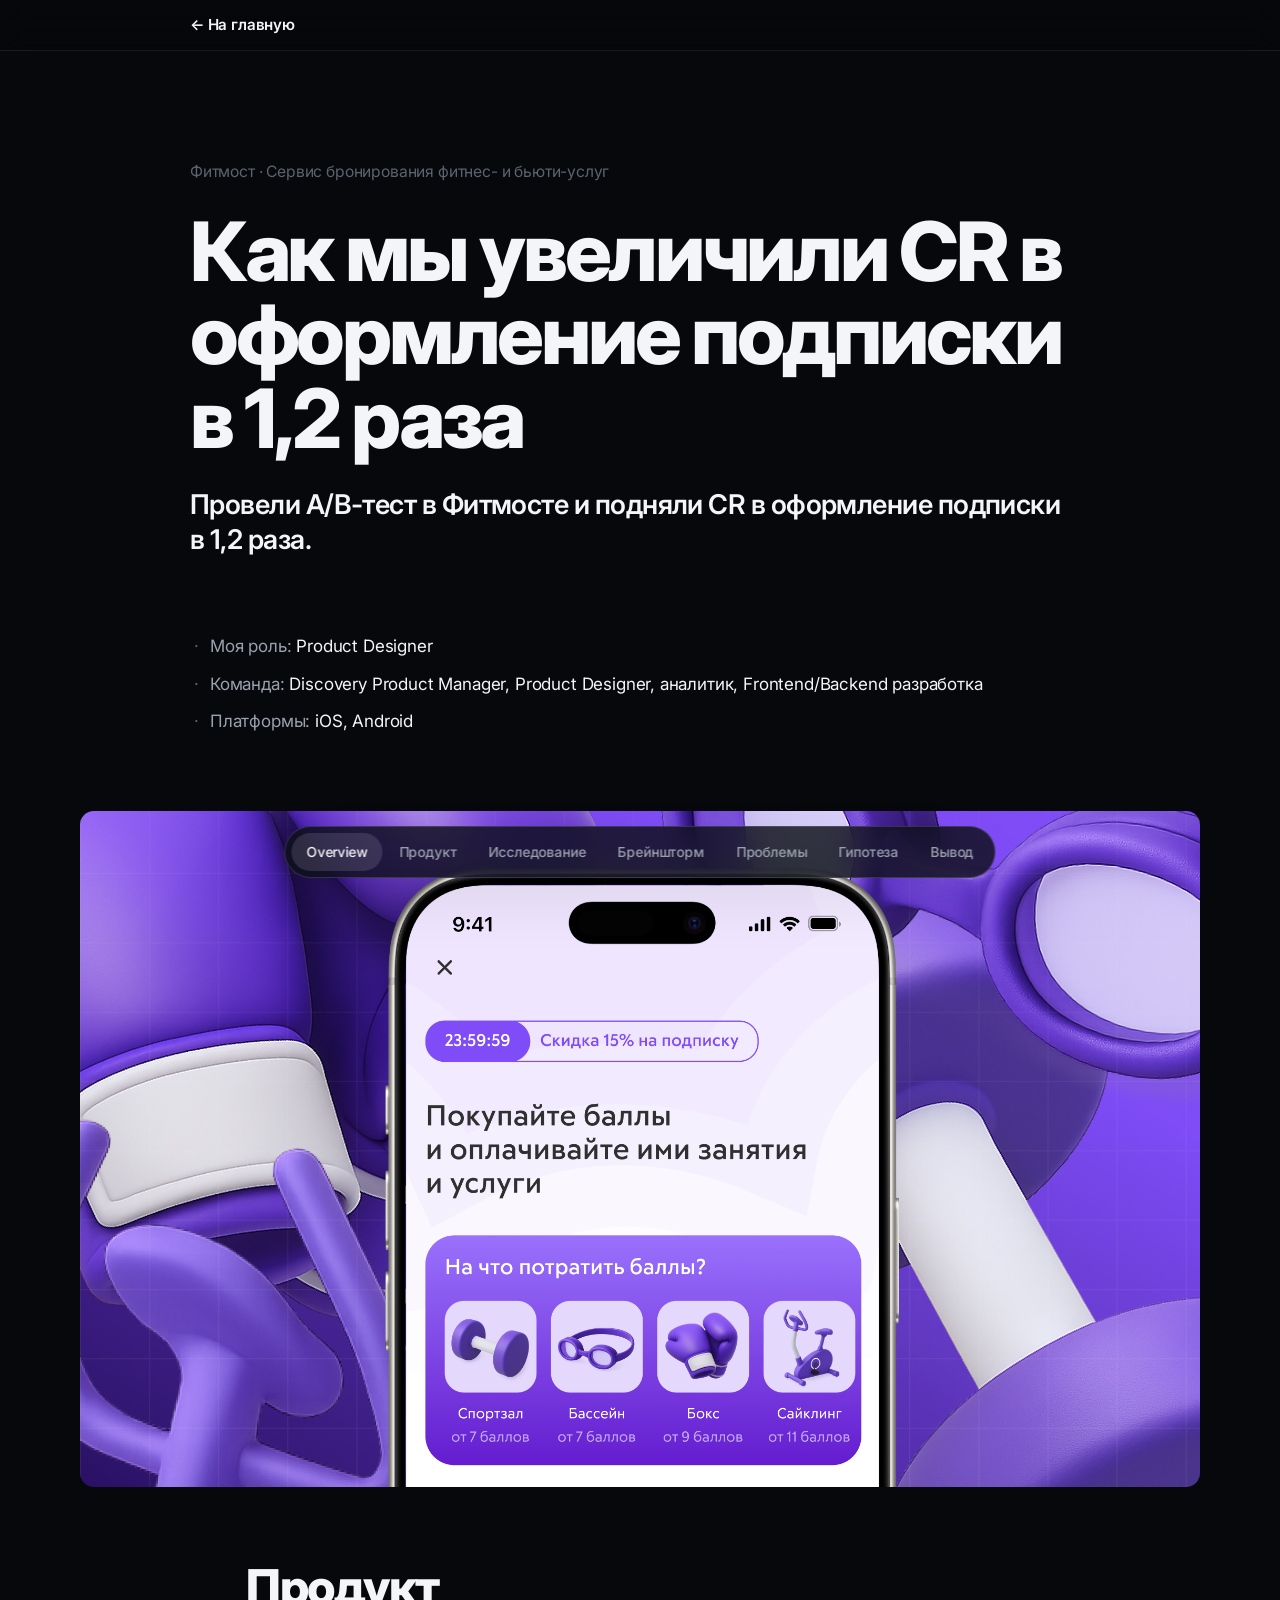
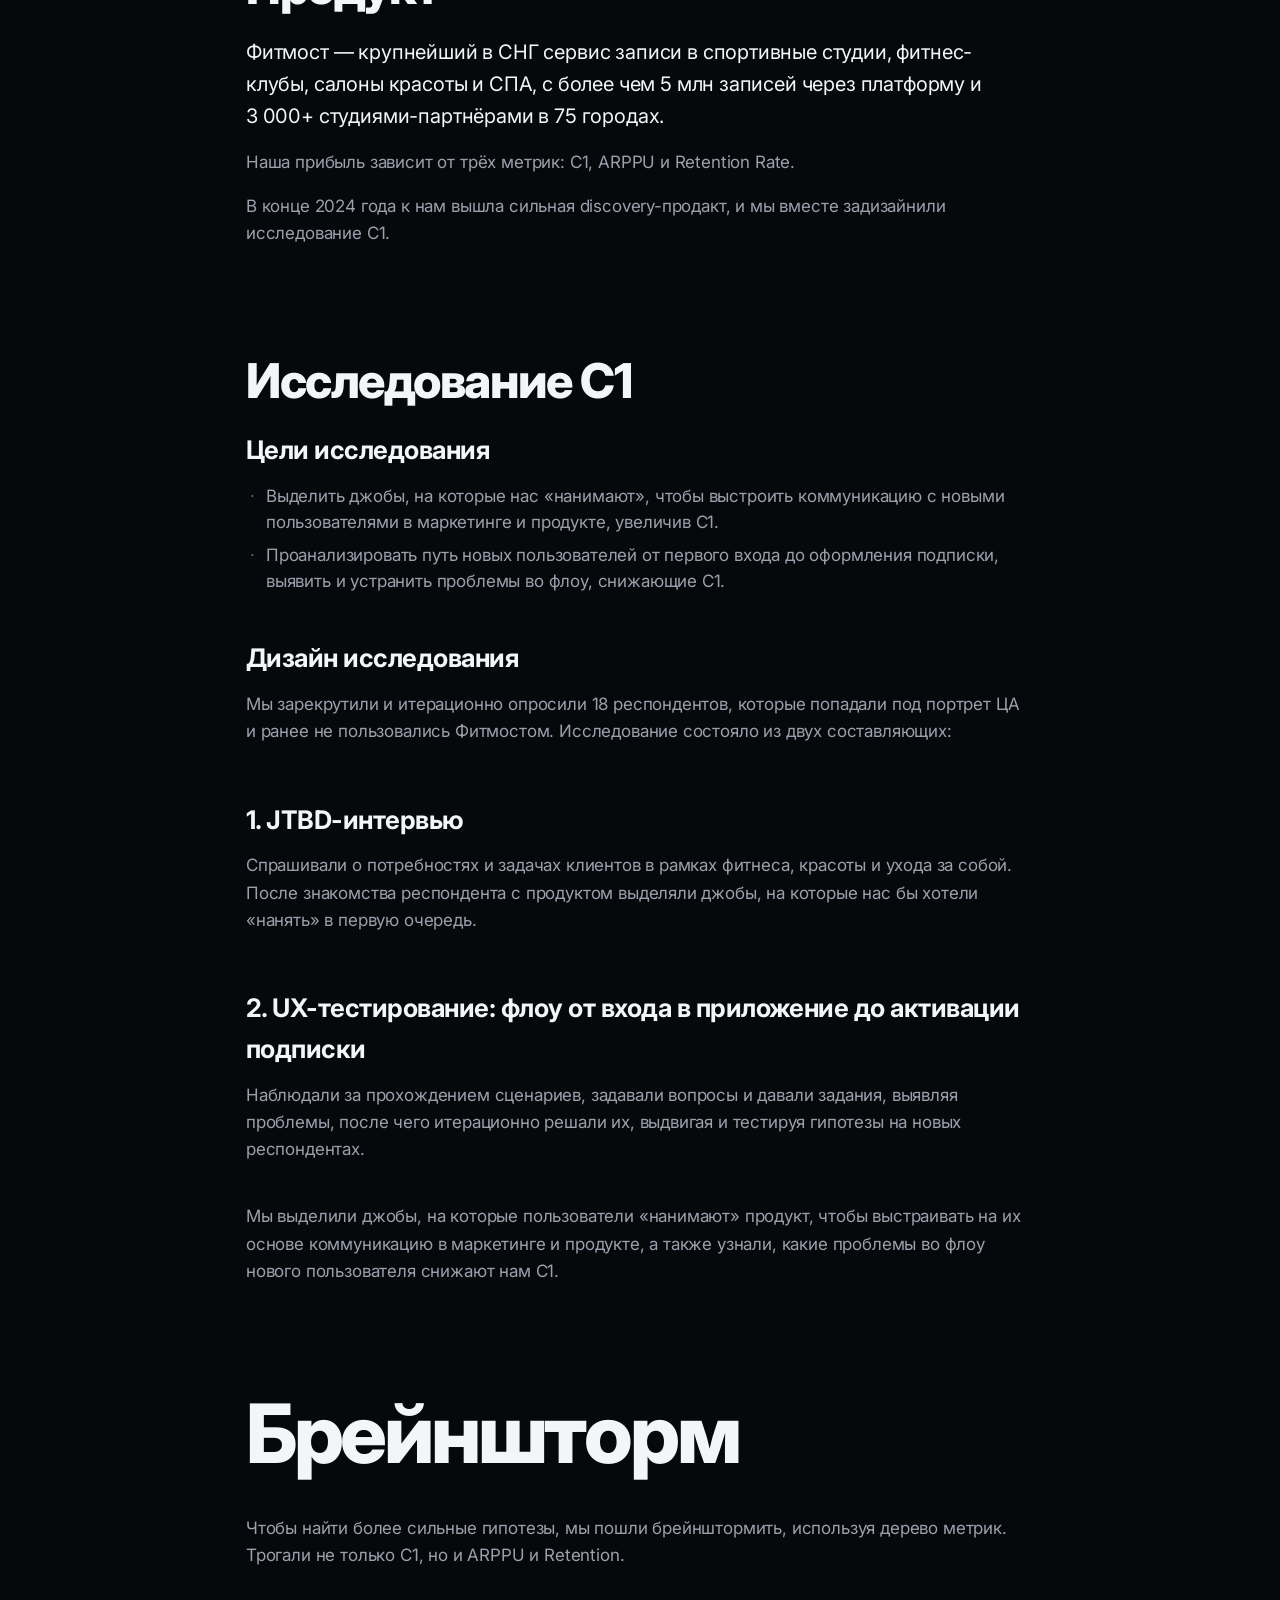
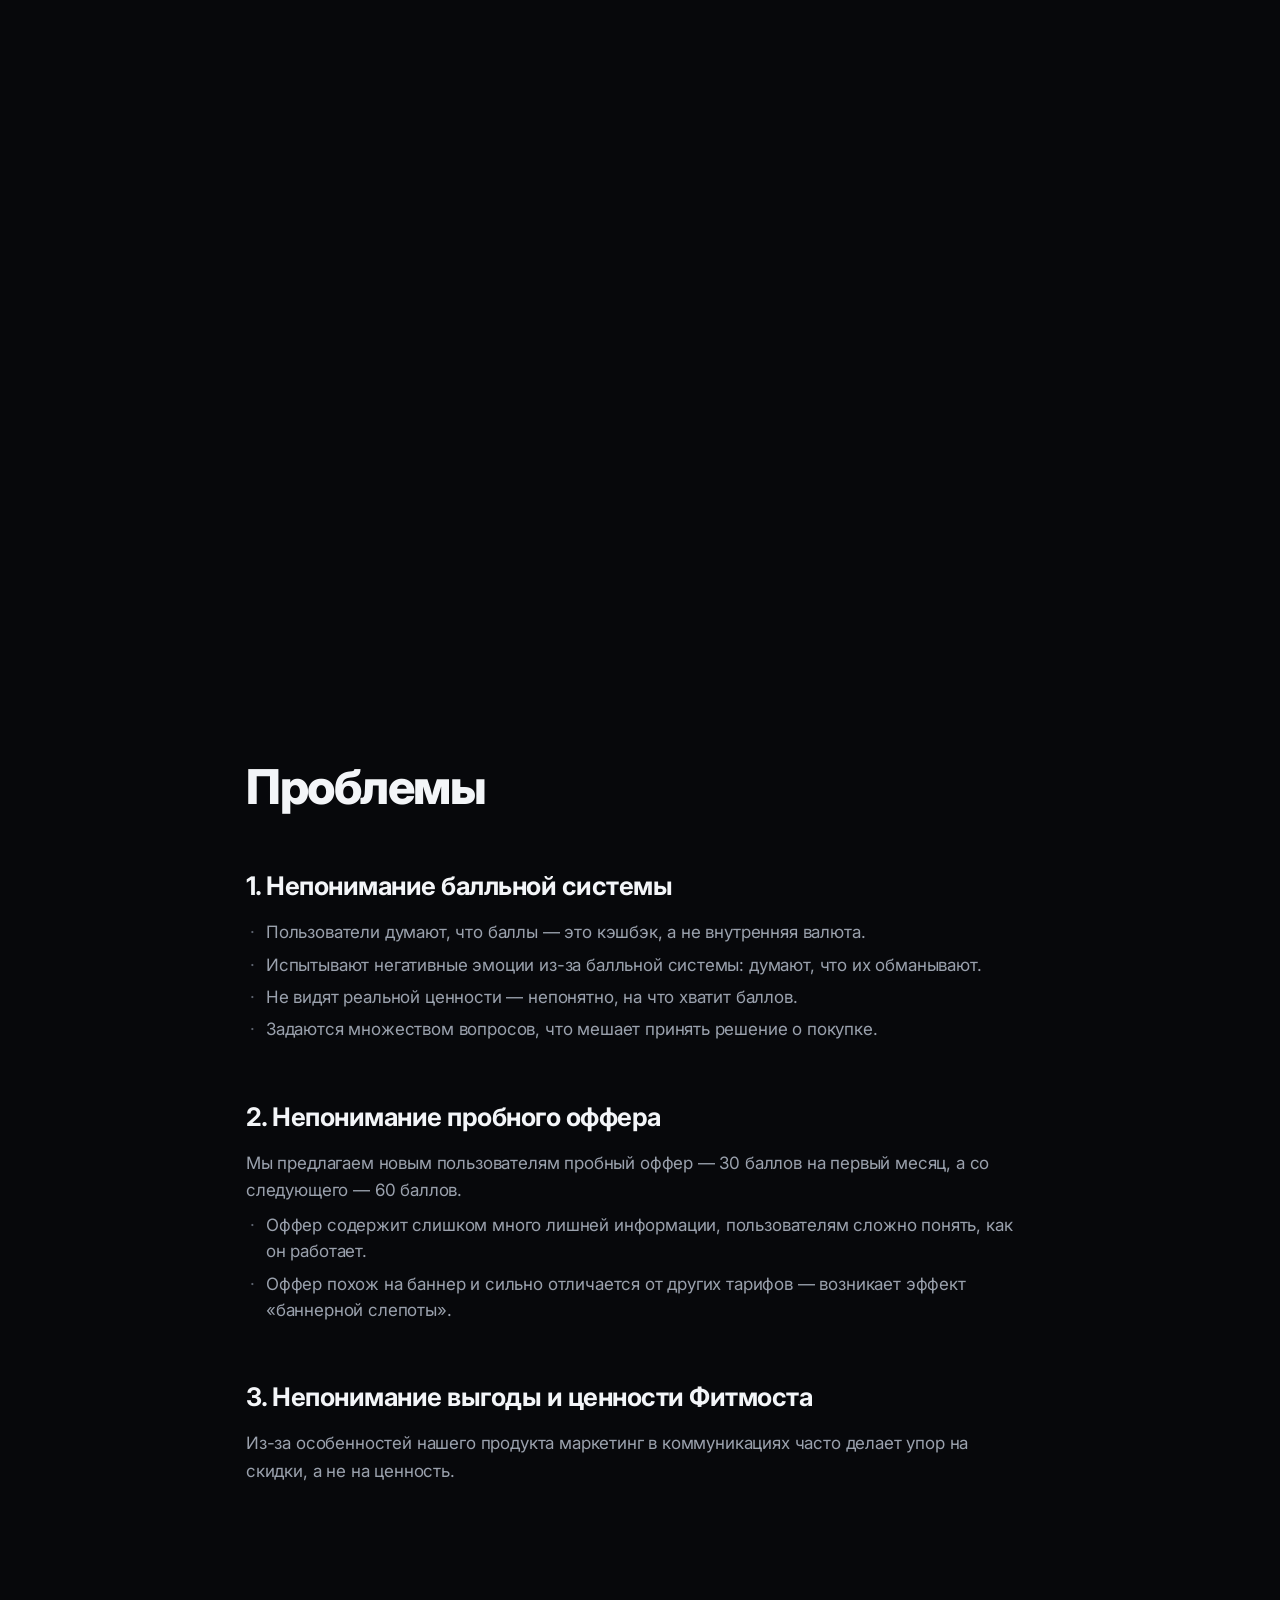
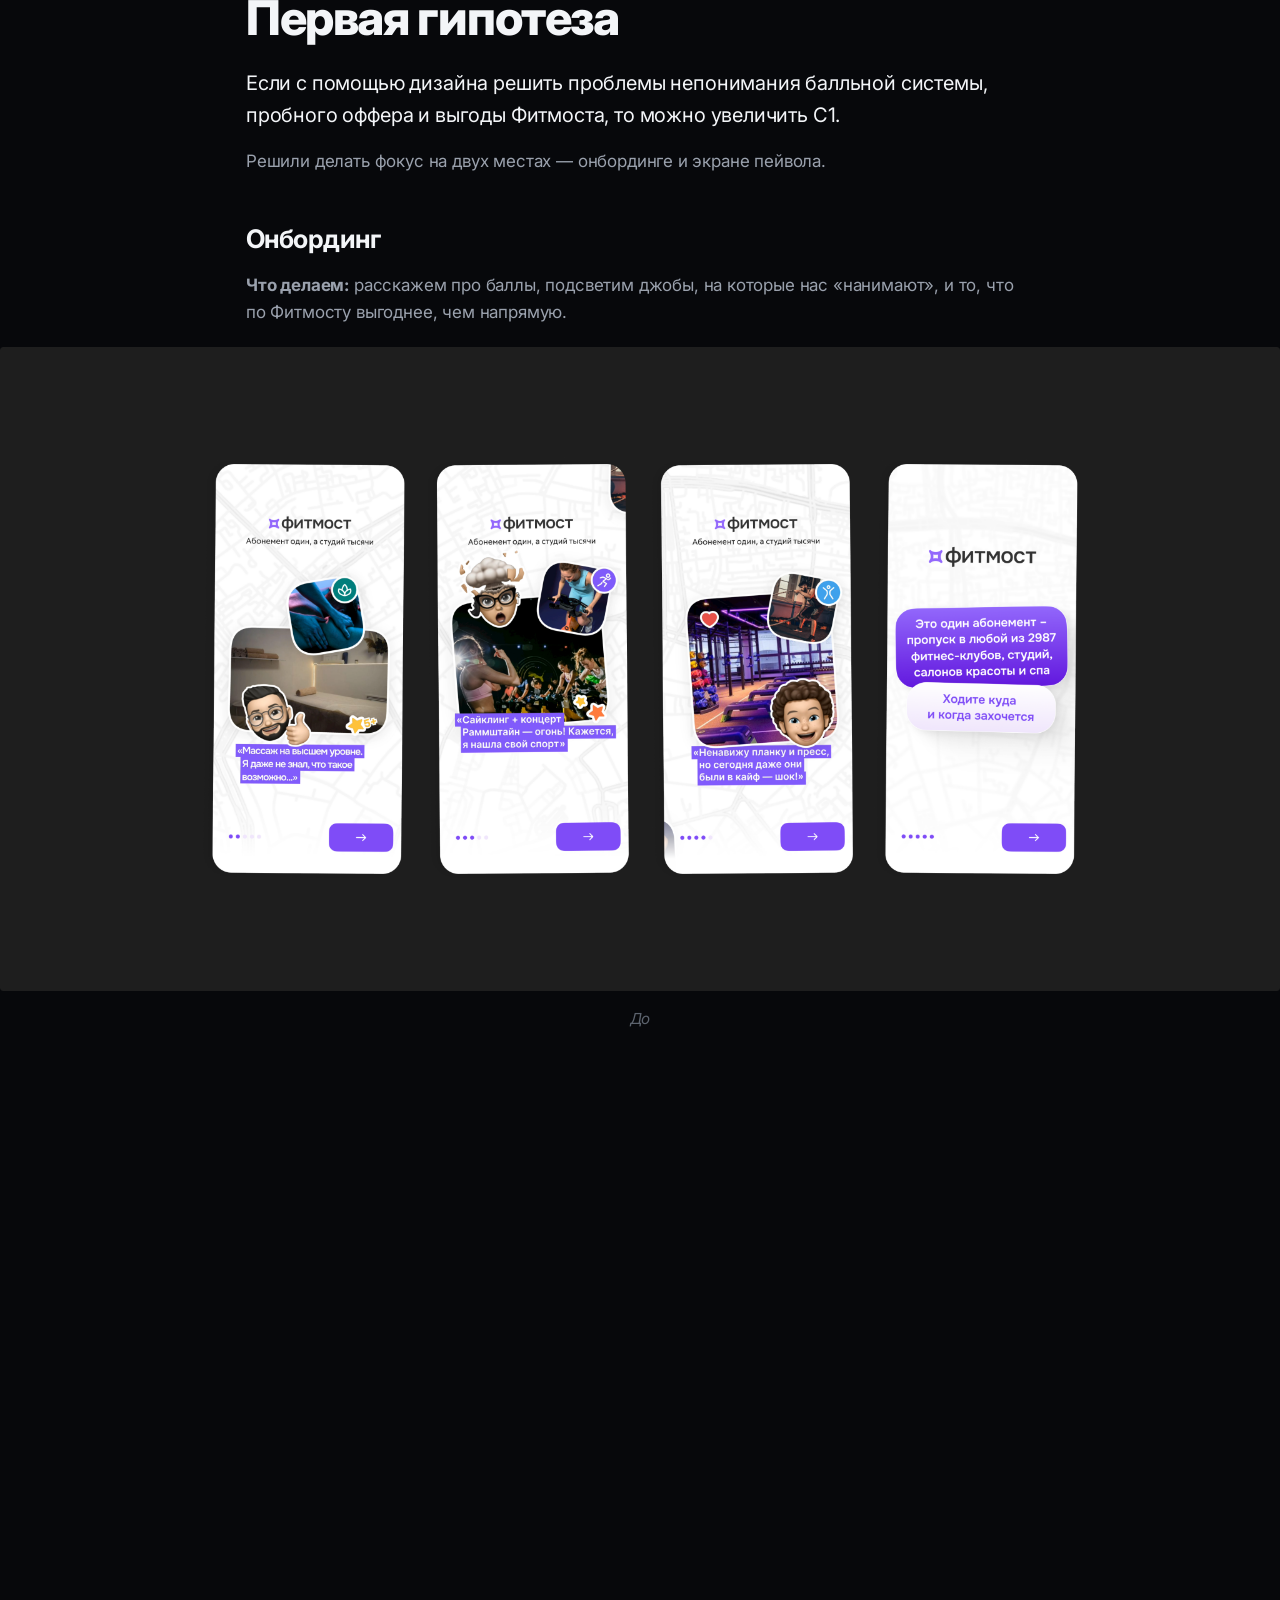
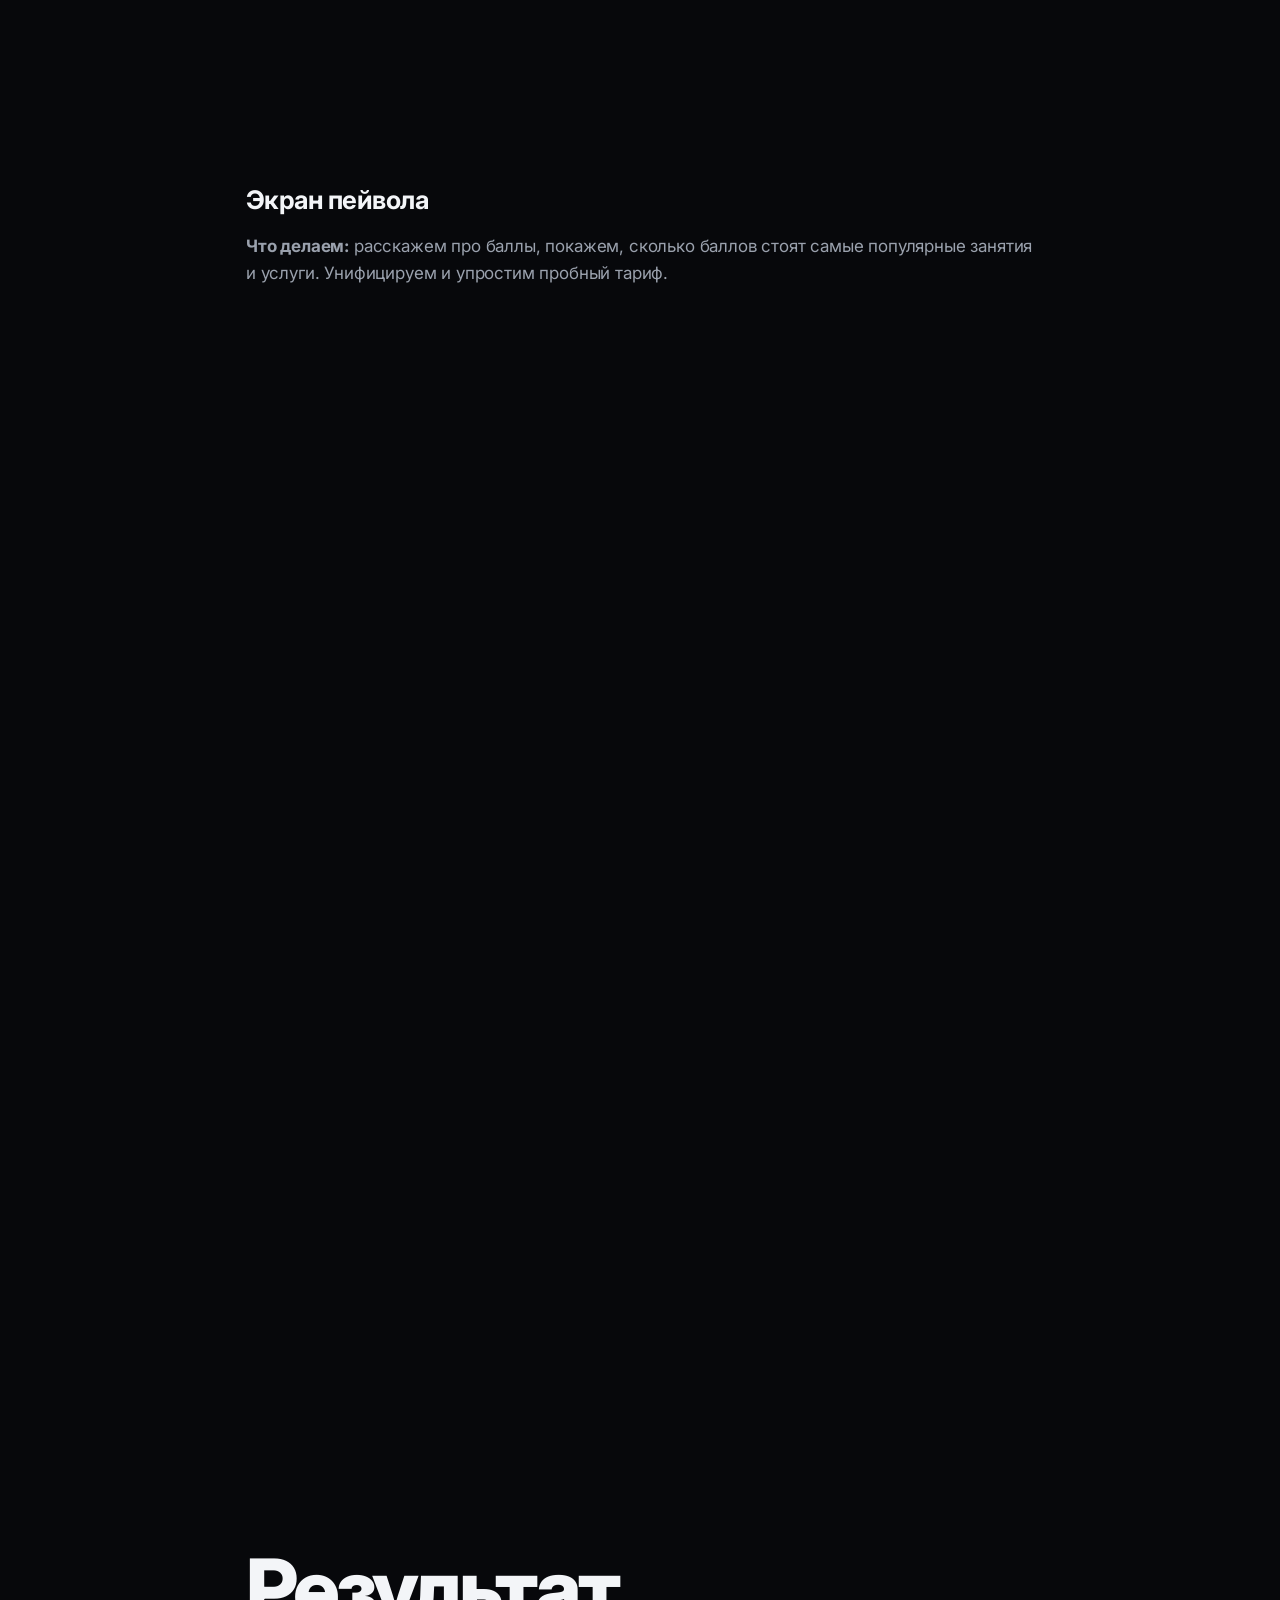
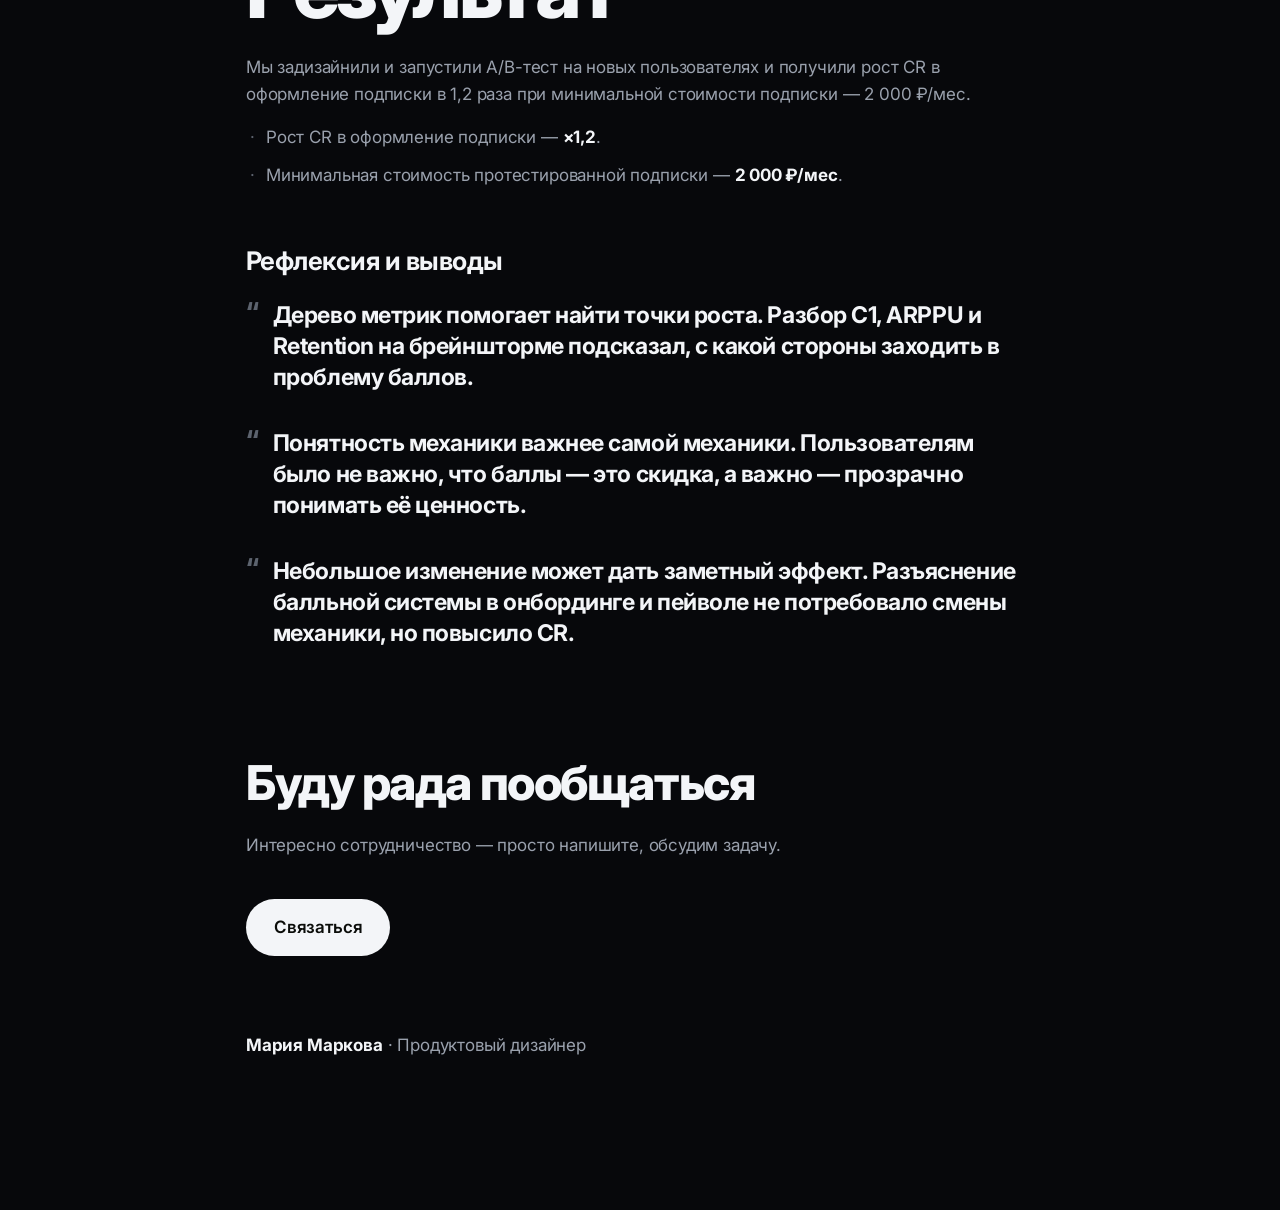
==== commit 7d137cb1: "Match Fitmost case hero image to homepage cover, unify hypothesis card color, trim subtitle Sodamoda" ====
--- a/case-points-vs-rubles.html
+++ b/case-points-vs-rubles.html
@@ -50,7 +50,7 @@
     </section>
 
     <figure class="shot shot--pad reveal">
-      <img src="assets/images/Баллы против рублей/01-product.webp" alt="Экран пополнения счёта в приложении Фитмост" />
+      <img src="assets/images/Баллы против рублей/обложка 5.png" alt="Экран пополнения счёта в приложении Фитмост" />
     </figure>
 
     <!-- ============================ ПРОДУКТ ============================ -->
--- a/css/case.css
+++ b/css/case.css
@@ -217,8 +217,6 @@
 .mcard { position: absolute; transform: translate(-50%, -50%); width: clamp(150px, 20vw, 210px); background: var(--card); border: 1px solid var(--line-2); border-radius: 12px; padding: 12px 14px; box-shadow: 0 12px 30px -18px rgba(0,0,0,0.9); }
 .mcard span { display: block; font-size: 0.72rem; color: var(--faint); margin-bottom: 4px; }
 .mcard b { font-size: 0.9rem; font-weight: 600; }
-.mcard--hi span { color: #b8e986; }
-.mcard--lo span { color: #ffb3a3; }
 
 /* ============================ SOLUTIONS ============================ */
 .solution { padding-top: var(--sp-sm); }
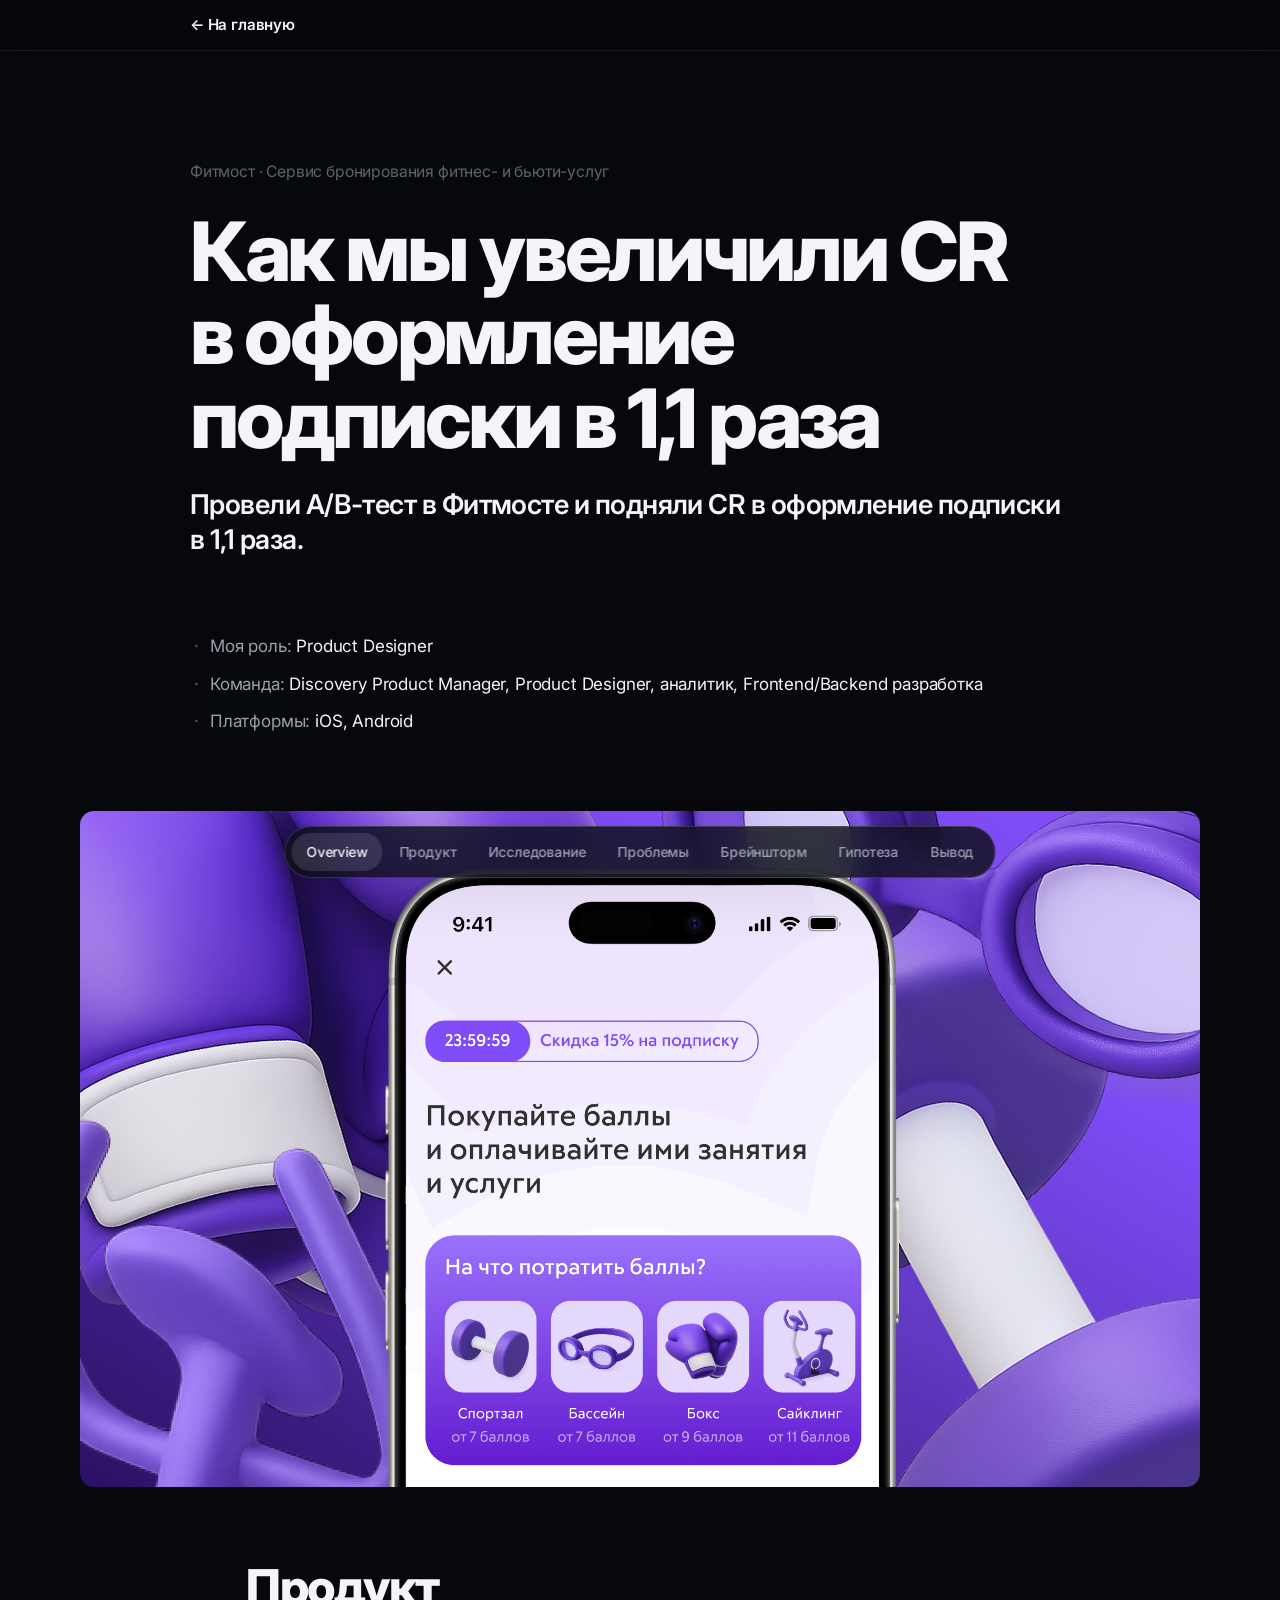
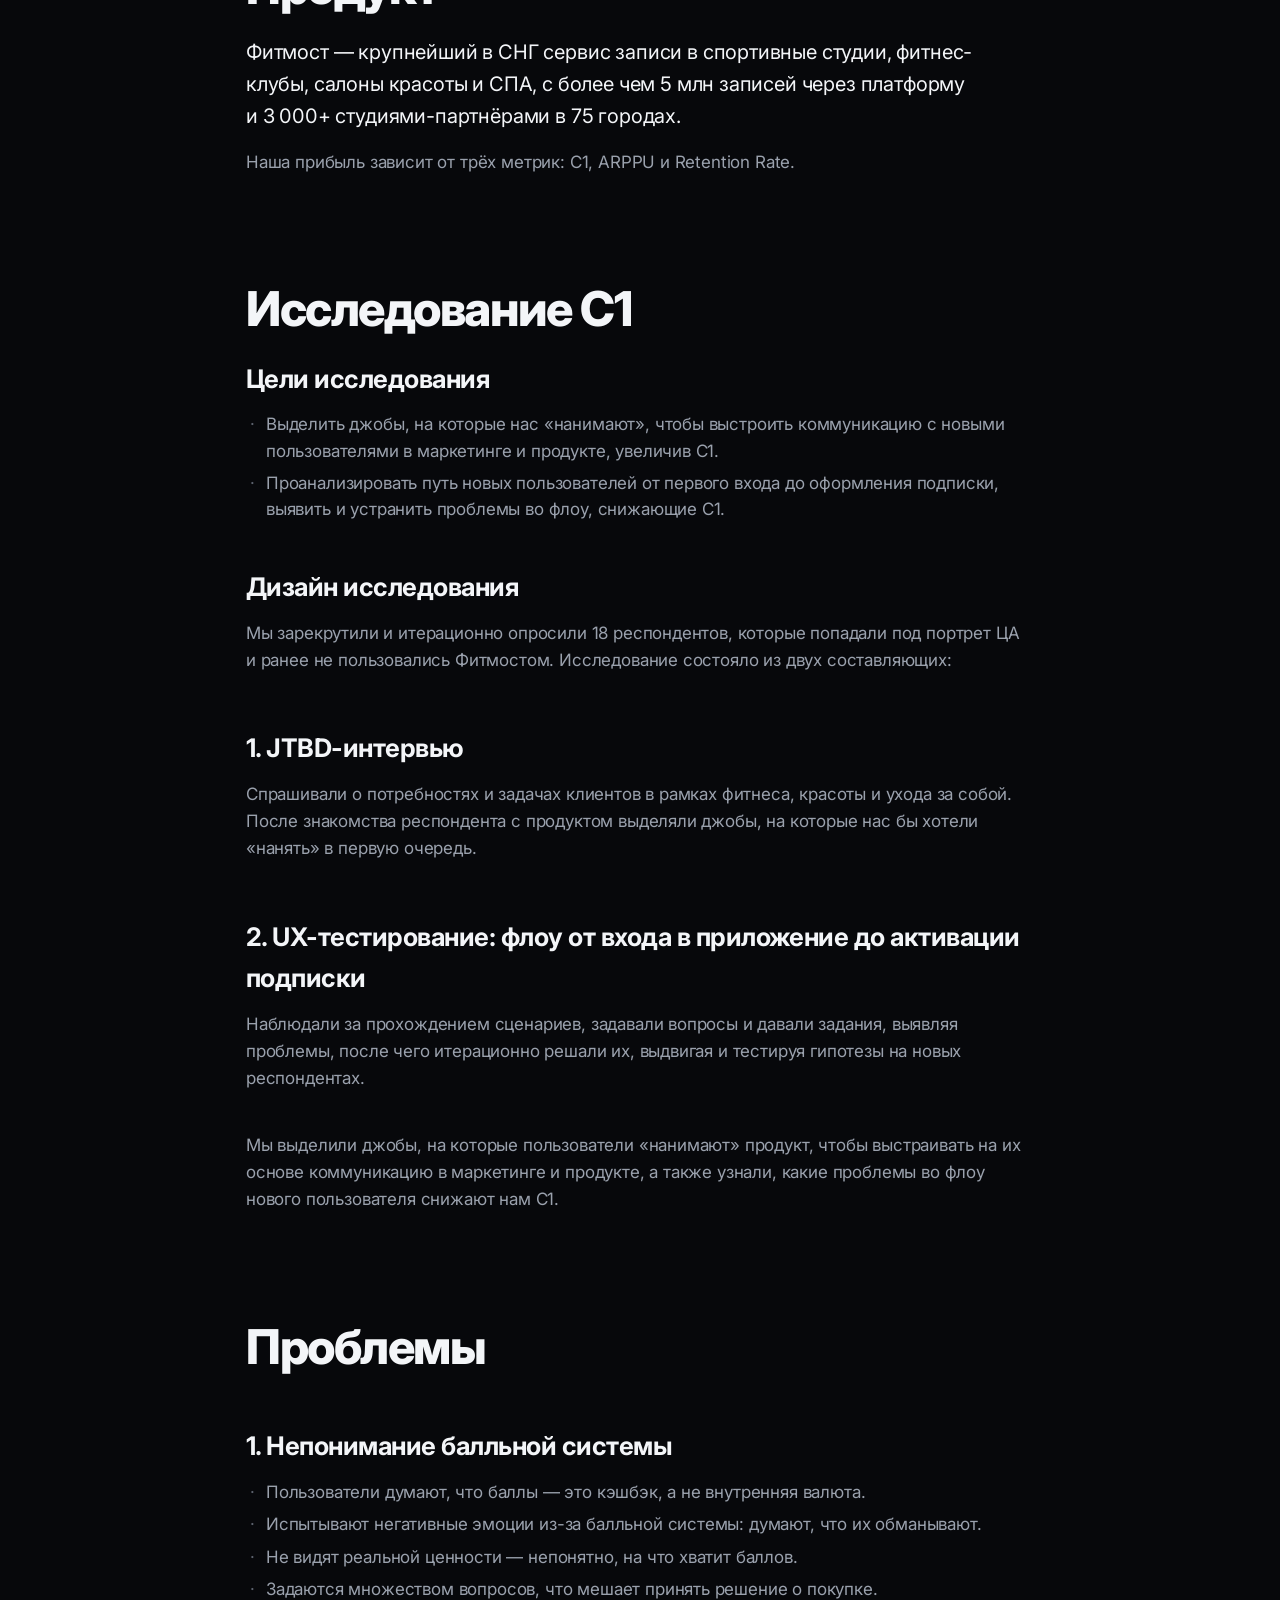
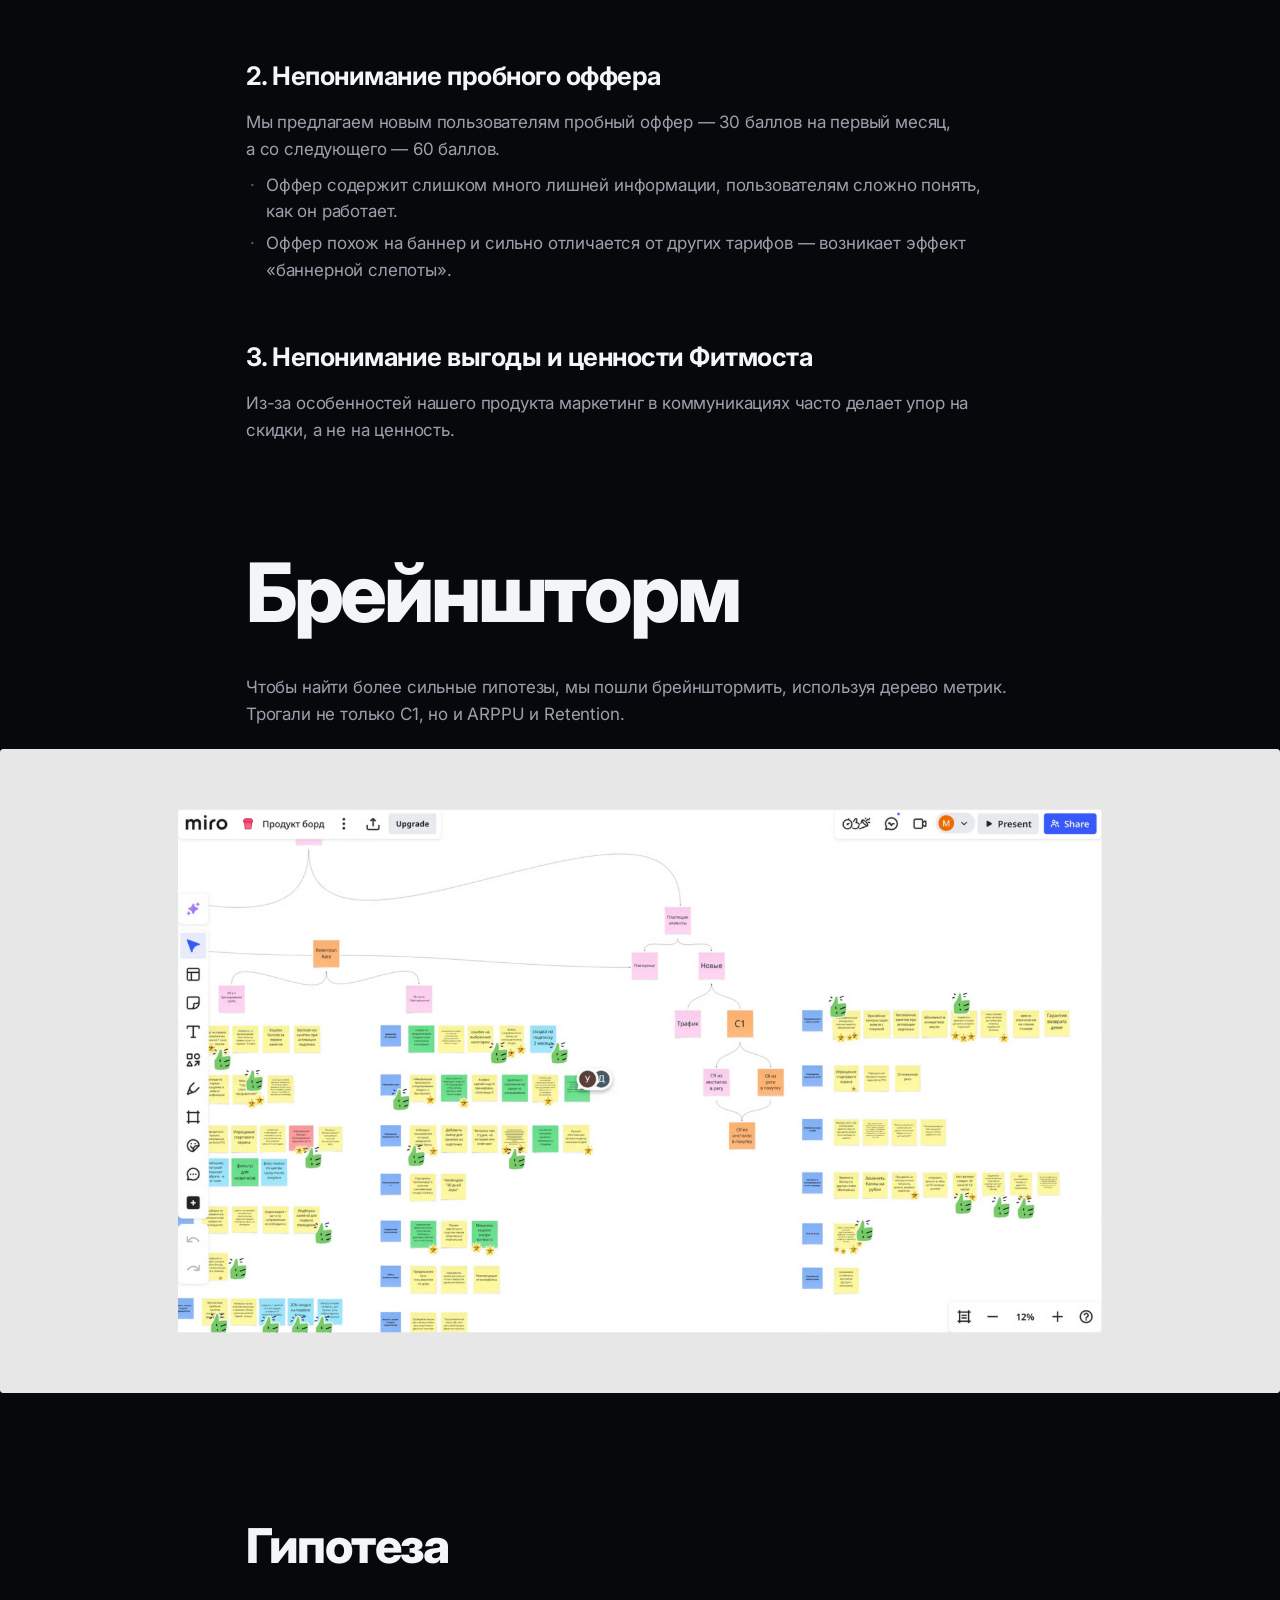
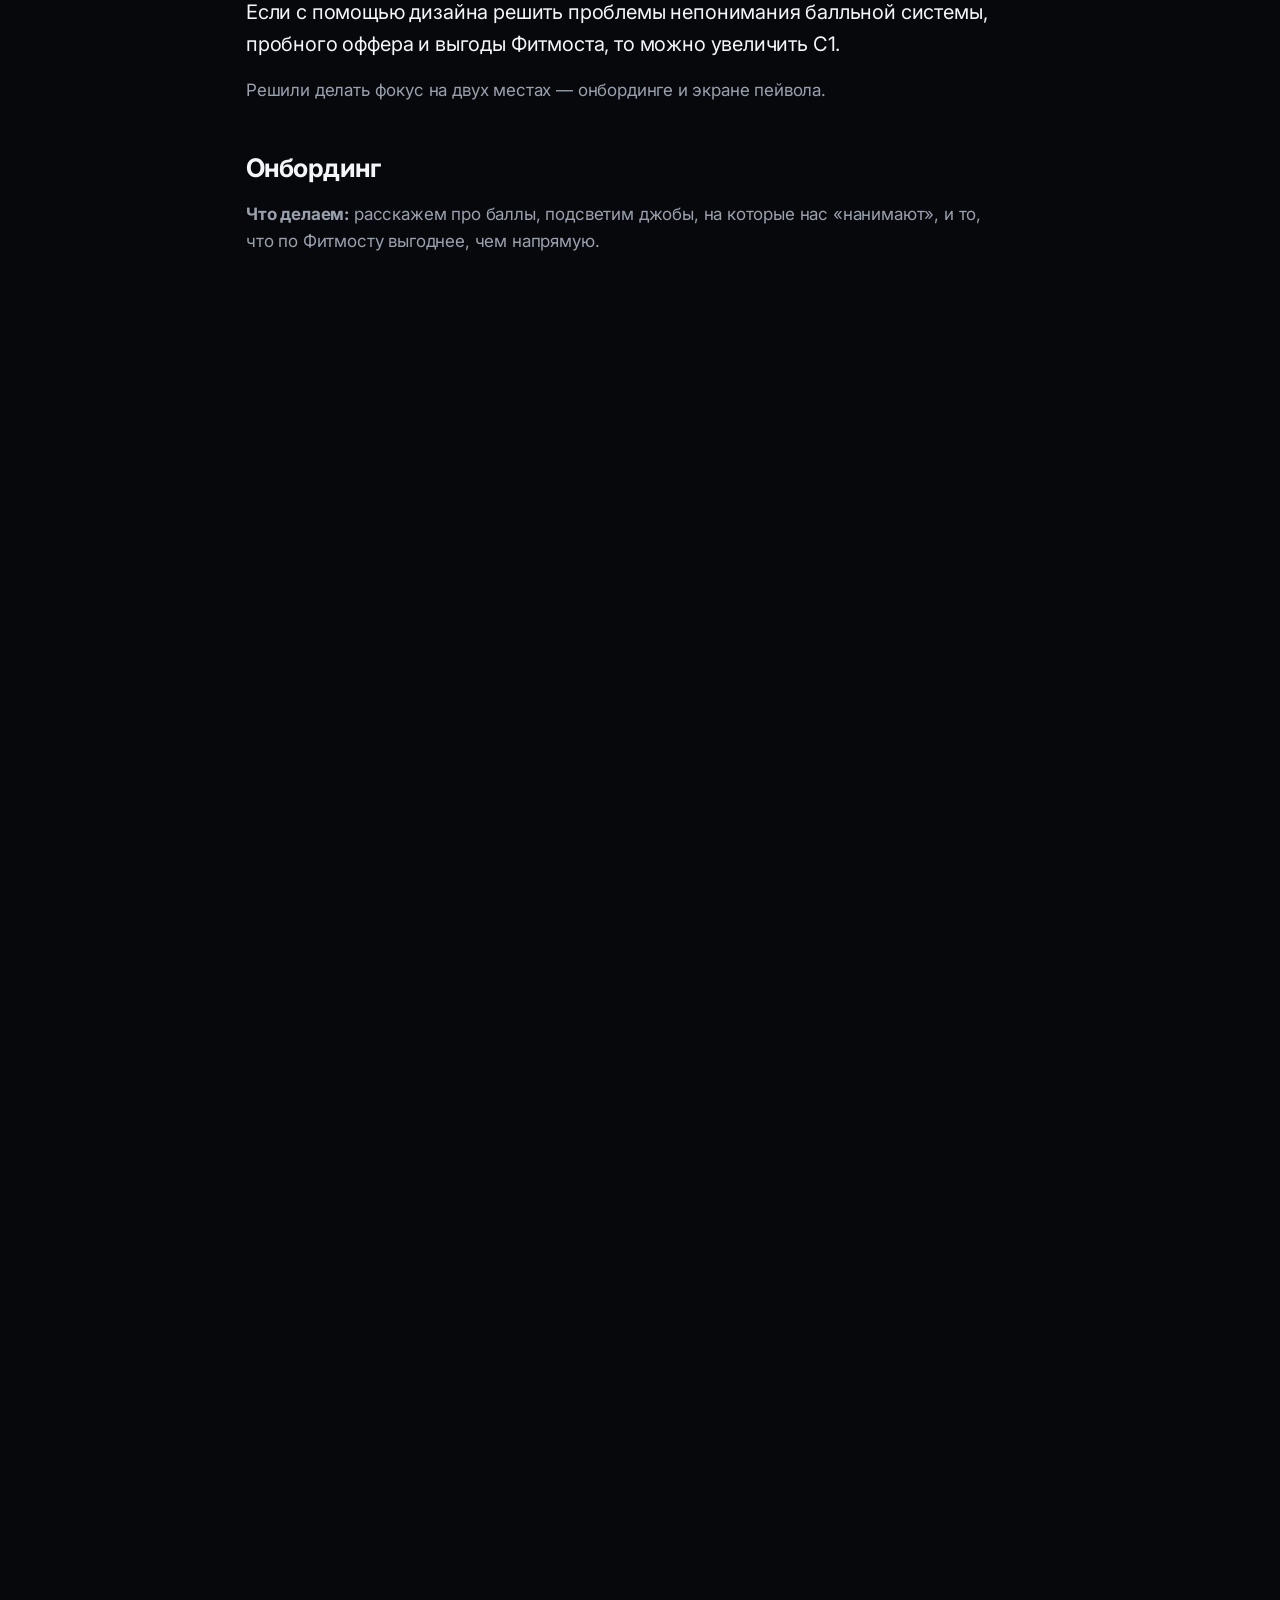
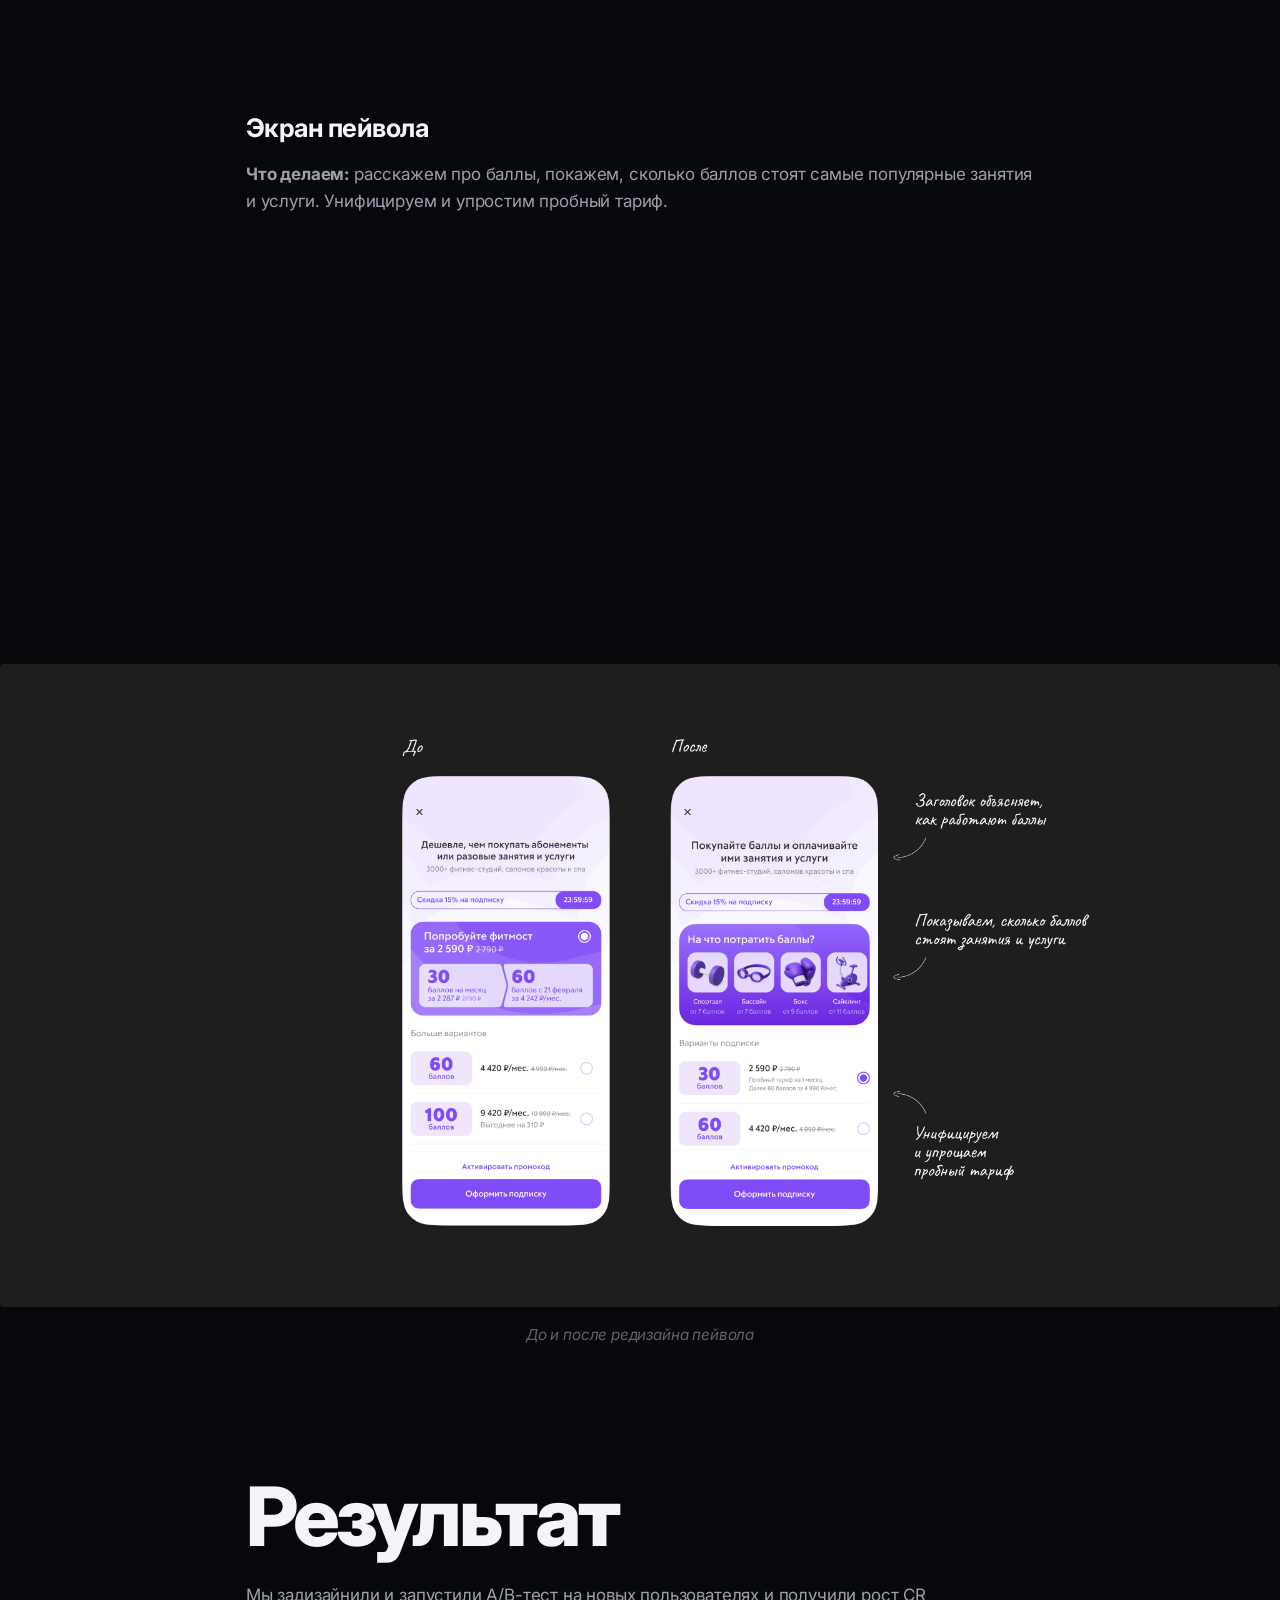
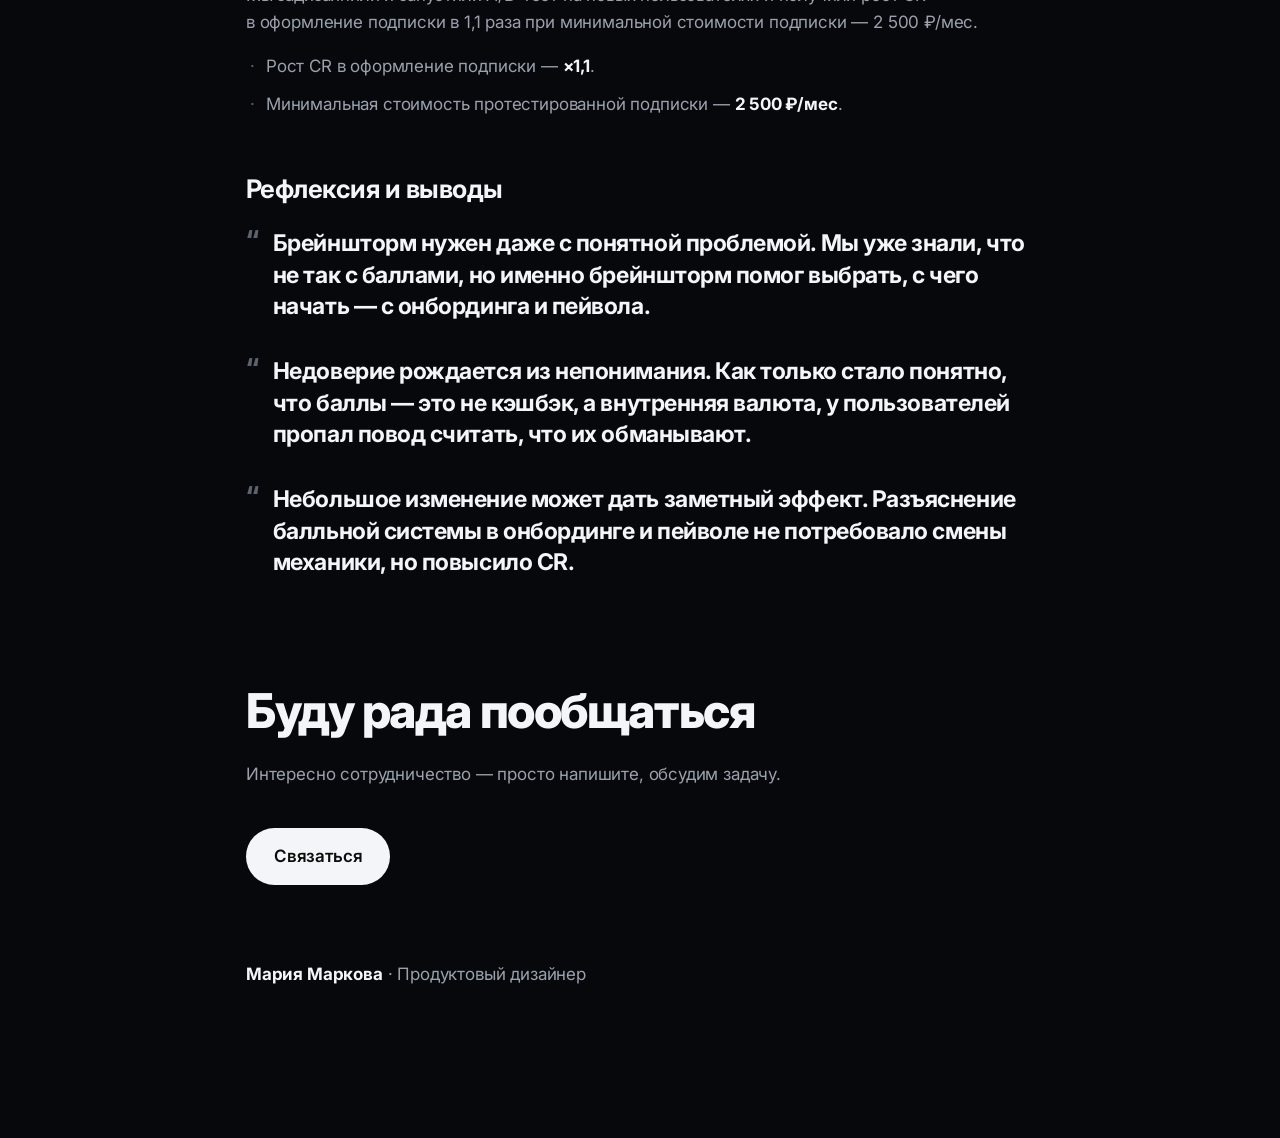
==== commit 7474394f: "Add Fitmost to experience timeline (RU/EN), align numbers, refresh assets Add Fitmost as a 6-month S" ====
--- a/case-points-vs-rubles.html
+++ b/case-points-vs-rubles.html
@@ -3,10 +3,10 @@
   <head>
     <meta charset="utf-8" />
     <meta name="viewport" content="width=device-width, initial-scale=1, viewport-fit=cover" />
-    <title>Кейс · Как мы увеличили CR в оформление подписки в 1,2 раза</title>
+    <title>Кейс · Как мы увеличили CR в оформление подписки в 1,1 раза</title>
     <meta
       name="description"
-      content="Кейс: как в Фитмосте разъяснили балльную систему через онбординг и пейвол и подняли C1 в оформление подписки в 1,2 раза с помощью A/B-теста на реальном трафике."
+      content="Кейс: как в Фитмосте разъяснили балльную систему через онбординг и пейвол и подняли C1 в оформление подписки в 1,1 раза с помощью A/B-теста на реальном трафике."
     />
 
     <link rel="preconnect" href="https://fonts.googleapis.com" />
@@ -31,14 +31,14 @@
     <section class="hero wrap" id="overview">
       <div class="col">
         <p class="hero__meta">
-          Фитмост · Сервис бронирования фитнес- и бьюти-услуг
-        </p>
-
-        <h1 class="hero__title">Как мы увеличили CR в оформление подписки в 1,2 раза</h1>
+          Фитмост · Сервис бронирования фитнес- и бьюти-услуг
+        </p>
+
+        <h1 class="hero__title">Как мы увеличили CR в оформление подписки в 1,1 раза</h1>
 
         <p class="hero__lead">
-          Провели A/B-тест в Фитмосте и подняли CR в оформление подписки
-          в&nbsp;1,2 раза.
+          Провели A/B-тест в Фитмосте и подняли CR в оформление подписки
+          в&nbsp;1,1 раза.
         </p>
 
         <ul class="specs">
@@ -58,12 +58,11 @@
       <div class="wrap col">
         <h2 class="h2">Продукт</h2>
         <p class="lead">
-          Фитмост — крупнейший в СНГ сервис записи в спортивные студии, фитнес-клубы, салоны
-          красоты и СПА, с более чем 5&nbsp;млн записей через платформу и 3&nbsp;000+ студиями-партнёрами
-          в 75 городах.
-        </p>
-        <p>Наша прибыль зависит от трёх метрик: C1, ARPPU и Retention Rate.</p>
-        <p>В конце 2024 года к нам вышла сильная discovery-продакт, и мы вместе задизайнили исследование C1.</p>
+          Фитмост — крупнейший в СНГ сервис записи в спортивные студии, фитнес-клубы, салоны
+          красоты и СПА, с более чем 5&nbsp;млн записей через платформу и 3&nbsp;000+ студиями-партнёрами
+          в 75 городах.
+        </p>
+        <p>Наша прибыль зависит от трёх метрик: C1, ARPPU и Retention Rate.</p>
       </div>
     </section>
 
@@ -74,28 +73,59 @@
 
         <h3 class="h3">Цели исследования</h3>
         <ul class="goal-list">
-          <li>Выделить джобы, на которые нас «нанимают», чтобы выстроить коммуникацию с новыми пользователями в маркетинге и продукте, увеличив C1.</li>
-          <li>Проанализировать путь новых пользователей от первого входа до оформления подписки, выявить и устранить проблемы во флоу, снижающие C1.</li>
+          <li>Выделить джобы, на которые нас «нанимают», чтобы выстроить коммуникацию с новыми пользователями в маркетинге и продукте, увеличив C1.</li>
+          <li>Проанализировать путь новых пользователей от первого входа до оформления подписки, выявить и устранить проблемы во флоу, снижающие C1.</li>
         </ul>
 
         <h3 class="h3" style="margin-top:clamp(28px,4vw,44px)">Дизайн исследования</h3>
-        <p>Мы зарекрутили и итерационно опросили 18 респондентов, которые попадали под портрет ЦА и ранее не пользовались Фитмостом. Исследование состояло из двух составляющих:</p>
+        <p>Мы зарекрутили и итерационно опросили 18 респондентов, которые попадали под портрет ЦА и ранее не пользовались Фитмостом. Исследование состояло из двух составляющих:</p>
 
         <div class="research__item">
           <h3 class="h3">1. JTBD-интервью</h3>
-          <p>Спрашивали о потребностях и задачах клиентов в рамках фитнеса, красоты и ухода за собой. После знакомства респондента с продуктом выделяли джобы, на которые нас бы хотели «нанять» в первую очередь.</p>
-        </div>
-
-        <div class="research__item">
-          <h3 class="h3">2. UX-тестирование: флоу от входа в приложение до активации подписки</h3>
-          <p>Наблюдали за прохождением сценариев, задавали вопросы и давали задания, выявляя проблемы, после чего итерационно решали их, выдвигая и тестируя гипотезы на новых респондентах.</p>
+          <p>Спрашивали о потребностях и задачах клиентов в рамках фитнеса, красоты и ухода за собой. После знакомства респондента с продуктом выделяли джобы, на которые нас бы хотели «нанять» в первую очередь.</p>
+        </div>
+
+        <div class="research__item">
+          <h3 class="h3">2. UX-тестирование: флоу от входа в приложение до активации подписки</h3>
+          <p>Наблюдали за прохождением сценариев, задавали вопросы и давали задания, выявляя проблемы, после чего итерационно решали их, выдвигая и тестируя гипотезы на новых респондентах.</p>
         </div>
 
         <p class="closing">
           Мы выделили джобы, на которые пользователи «нанимают» продукт, чтобы выстраивать на их
-          основе коммуникацию в маркетинге и продукте, а также узнали, какие проблемы во флоу
+          основе коммуникацию в маркетинге и продукте, а также узнали, какие проблемы во флоу
           нового пользователя снижают нам C1.
         </p>
+      </div>
+    </section>
+
+    <!-- ============================ ПРОБЛЕМЫ ============================ -->
+    <section class="section" id="problems">
+      <div class="wrap col">
+        <h2 class="h2">Проблемы</h2>
+
+        <div class="research__item">
+          <h3 class="h3">1. Непонимание балльной системы</h3>
+          <ul class="goal-list">
+            <li>Пользователи думают, что баллы — это кэшбэк, а не внутренняя валюта.</li>
+            <li>Испытывают негативные эмоции из-за балльной системы: думают, что их обманывают.</li>
+            <li>Не видят реальной ценности — непонятно, на что хватит баллов.</li>
+            <li>Задаются множеством вопросов, что мешает принять решение о покупке.</li>
+          </ul>
+        </div>
+
+        <div class="research__item">
+          <h3 class="h3">2. Непонимание пробного оффера</h3>
+          <p>Мы предлагаем новым пользователям пробный оффер — 30 баллов на первый месяц, а со следующего — 60 баллов.</p>
+          <ul class="goal-list">
+            <li>Оффер содержит слишком много лишней информации, пользователям сложно понять, как он работает.</li>
+            <li>Оффер похож на баннер и сильно отличается от других тарифов — возникает эффект «баннерной слепоты».</li>
+          </ul>
+        </div>
+
+        <div class="research__item">
+          <h3 class="h3">3. Непонимание выгоды и ценности Фитмоста</h3>
+          <p>Из-за особенностей нашего продукта маркетинг в коммуникациях часто делает упор на скидки, а не на ценность.</p>
+        </div>
       </div>
     </section>
 
@@ -105,58 +135,27 @@
         <h2 class="h2 h2--xl">Брейншторм</h2>
         <p class="closing">
           Чтобы найти более сильные гипотезы, мы пошли брейнштормить, используя
-          дерево метрик. Трогали не только C1, но и ARPPU и Retention.
+          дерево метрик. Трогали не только C1, но и ARPPU и Retention.
         </p>
       </div>
 
       <figure class="shot reveal">
         <img src="assets/images/Баллы против рублей/07-hypothesis.png" alt="Доска брейншторма в Miro" />
       </figure>
-    </section>
-
-    <!-- ============================ ПРОБЛЕМЫ ============================ -->
-    <section class="section" id="problems">
-      <div class="wrap col">
-        <h2 class="h2">Проблемы</h2>
-
-        <div class="research__item">
-          <h3 class="h3">1. Непонимание балльной системы</h3>
-          <ul class="goal-list">
-            <li>Пользователи думают, что баллы — это кэшбэк, а не внутренняя валюта.</li>
-            <li>Испытывают негативные эмоции из-за балльной системы: думают, что их обманывают.</li>
-            <li>Не видят реальной ценности — непонятно, на что хватит баллов.</li>
-            <li>Задаются множеством вопросов, что мешает принять решение о покупке.</li>
-          </ul>
-        </div>
-
-        <div class="research__item">
-          <h3 class="h3">2. Непонимание пробного оффера</h3>
-          <p>Мы предлагаем новым пользователям пробный оффер — 30 баллов на первый месяц, а со следующего — 60 баллов.</p>
-          <ul class="goal-list">
-            <li>Оффер содержит слишком много лишней информации, пользователям сложно понять, как он работает.</li>
-            <li>Оффер похож на баннер и сильно отличается от других тарифов — возникает эффект «баннерной слепоты».</li>
-          </ul>
-        </div>
-
-        <div class="research__item">
-          <h3 class="h3">3. Непонимание выгоды и ценности Фитмоста</h3>
-          <p>Из-за особенностей нашего продукта маркетинг в коммуникациях часто делает упор на скидки, а не на ценность.</p>
-        </div>
-      </div>
     </section>
 
     <!-- ============================ ПЕРВАЯ ГИПОТЕЗА ============================ -->
     <section class="section" id="hypothesis-1">
       <div class="wrap col">
-        <h2 class="h2">Первая гипотеза</h2>
+        <h2 class="h2">Гипотеза</h2>
         <p class="lead">
-          Если с помощью дизайна решить проблемы непонимания балльной системы, пробного оффера
-          и выгоды Фитмоста, то можно увеличить C1.
-        </p>
-        <p>Решили делать фокус на двух местах — онбординге и экране пейвола.</p>
+          Если с помощью дизайна решить проблемы непонимания балльной системы, пробного оффера
+          и выгоды Фитмоста, то можно увеличить C1.
+        </p>
+        <p>Решили делать фокус на двух местах — онбординге и экране пейвола.</p>
 
         <h3 class="h3" style="margin-top:clamp(28px,4vw,44px)">Онбординг</h3>
-        <p><b>Что делаем:</b> расскажем про баллы, подсветим джобы, на которые нас «нанимают», и то, что по Фитмосту выгоднее, чем напрямую.</p>
+        <p><b>Что делаем:</b> расскажем про баллы, подсветим джобы, на которые нас «нанимают», и то, что по Фитмосту выгоднее, чем напрямую.</p>
       </div>
 
       <figure class="shot reveal">
@@ -170,7 +169,7 @@
 
       <div class="wrap col">
         <h3 class="h3" style="margin-top:clamp(28px,4vw,44px)">Экран пейвола</h3>
-        <p><b>Что делаем:</b> расскажем про баллы, покажем, сколько баллов стоят самые популярные занятия и услуги. Унифицируем и упростим пробный тариф.</p>
+        <p><b>Что делаем:</b> расскажем про баллы, покажем, сколько баллов стоят самые популярные занятия и услуги. Унифицируем и упростим пробный тариф.</p>
       </div>
 
       <figure class="shot reveal">
@@ -178,7 +177,7 @@
       </figure>
       <figure class="shot reveal">
         <img src="assets/images/Баллы против рублей/05-paywall-after.png" alt="Экран пейвола до и после редизайна" />
-        <figcaption class="shot__cap">До и после редизайна пейвола</figcaption>
+        <figcaption class="shot__cap">До и после редизайна пейвола</figcaption>
       </figure>
     </section>
 
@@ -188,30 +187,30 @@
         <h2 class="h2 h2--xl">Результат</h2>
 
         <p>
-          Мы задизайнили и запустили A/B-тест на новых пользователях и получили рост CR
-          в оформление подписки в 1,2 раза при минимальной стоимости подписки — 2&nbsp;000&nbsp;₽/мес.
+          Мы задизайнили и запустили A/B-тест на новых пользователях и получили рост CR
+          в оформление подписки в 1,1 раза при минимальной стоимости подписки — 2&nbsp;500&nbsp;₽/мес.
         </p>
         <ul class="outcome-list">
-          <li>Рост CR в оформление подписки — <b>×1,2</b>.</li>
-          <li>Минимальная стоимость протестированной подписки — <b>2&nbsp;000&nbsp;₽/мес</b>.</li>
+          <li>Рост CR в оформление подписки — <b>×1,1</b>.</li>
+          <li>Минимальная стоимость протестированной подписки — <b>2&nbsp;500&nbsp;₽/мес</b>.</li>
         </ul>
       </div>
 
       <div class="wrap col">
 
-        <h3 class="h3" style="margin-top:clamp(32px,5vw,52px)">Рефлексия и выводы</h3>
+        <h3 class="h3" style="margin-top:clamp(32px,5vw,52px)">Рефлексия и выводы</h3>
         <div class="reflections">
           <div class="reflection">
             <span class="reflection__mark">“</span>
-            <p>Дерево метрик помогает найти точки роста. Разбор C1, ARPPU и Retention на брейншторме подсказал, с какой стороны заходить в проблему баллов.</p>
+            <p>Брейншторм нужен даже с понятной проблемой. Мы уже знали, что не так с баллами, но именно брейншторм помог выбрать, с чего начать — с онбординга и пейвола.</p>
           </div>
           <div class="reflection">
             <span class="reflection__mark">“</span>
-            <p>Понятность механики важнее самой механики. Пользователям было не важно, что баллы — это скидка, а важно — прозрачно понимать её ценность.</p>
+            <p>Недоверие рождается из непонимания. Как только стало понятно, что баллы — это не кэшбэк, а внутренняя валюта, у пользователей пропал повод считать, что их обманывают.</p>
           </div>
           <div class="reflection">
             <span class="reflection__mark">“</span>
-            <p>Небольшое изменение может дать заметный эффект. Разъяснение балльной системы в онбординге и пейволе не потребовало смены механики, но повысило CR.</p>
+            <p>Небольшое изменение может дать заметный эффект. Разъяснение балльной системы в онбординге и пейволе не потребовало смены механики, но повысило CR.</p>
           </div>
         </div>
       </div>
@@ -235,8 +234,8 @@
       <a href="#overview">Overview</a>
       <a href="#product">Продукт</a>
       <a href="#research">Исследование</a>
+      <a href="#problems">Проблемы</a>
       <a href="#brainstorm">Брейншторм</a>
-      <a href="#problems">Проблемы</a>
       <a href="#hypothesis-1">Гипотеза</a>
       <a href="#outcome">Вывод</a>
     </nav>
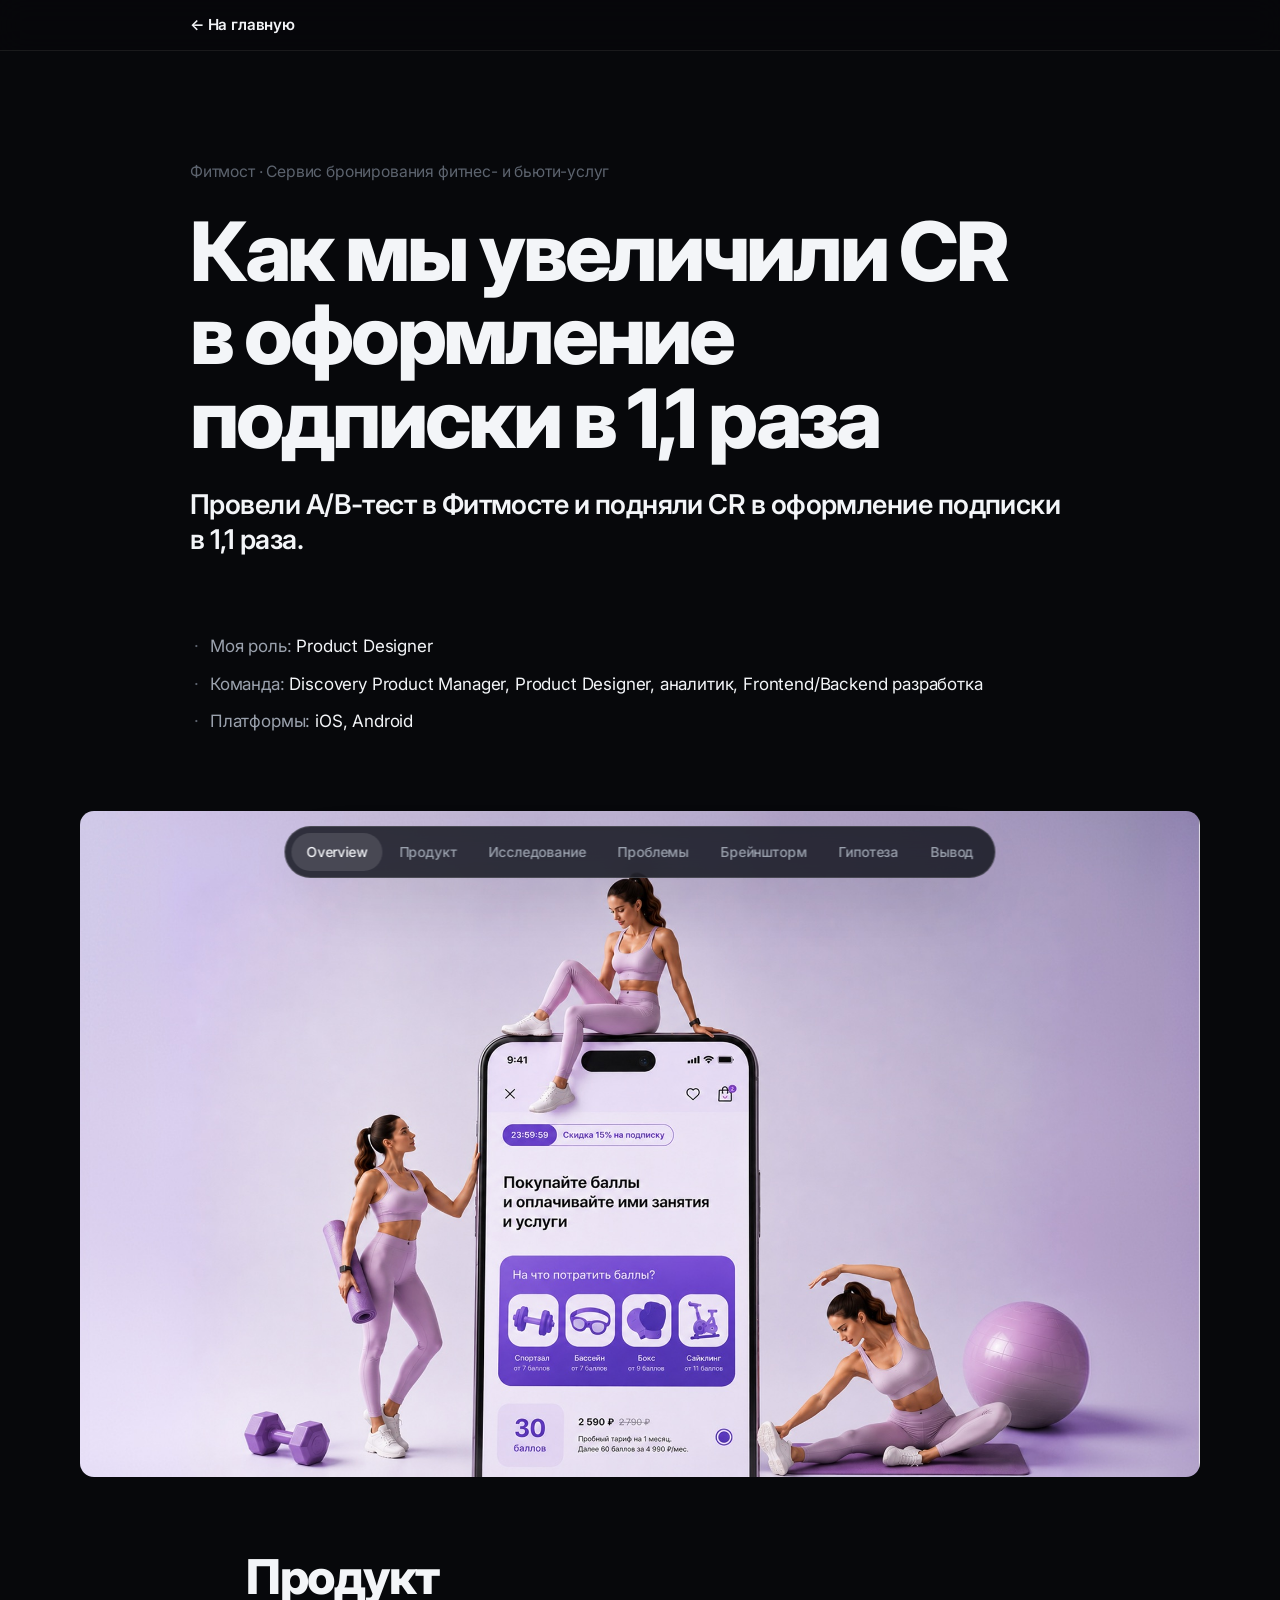
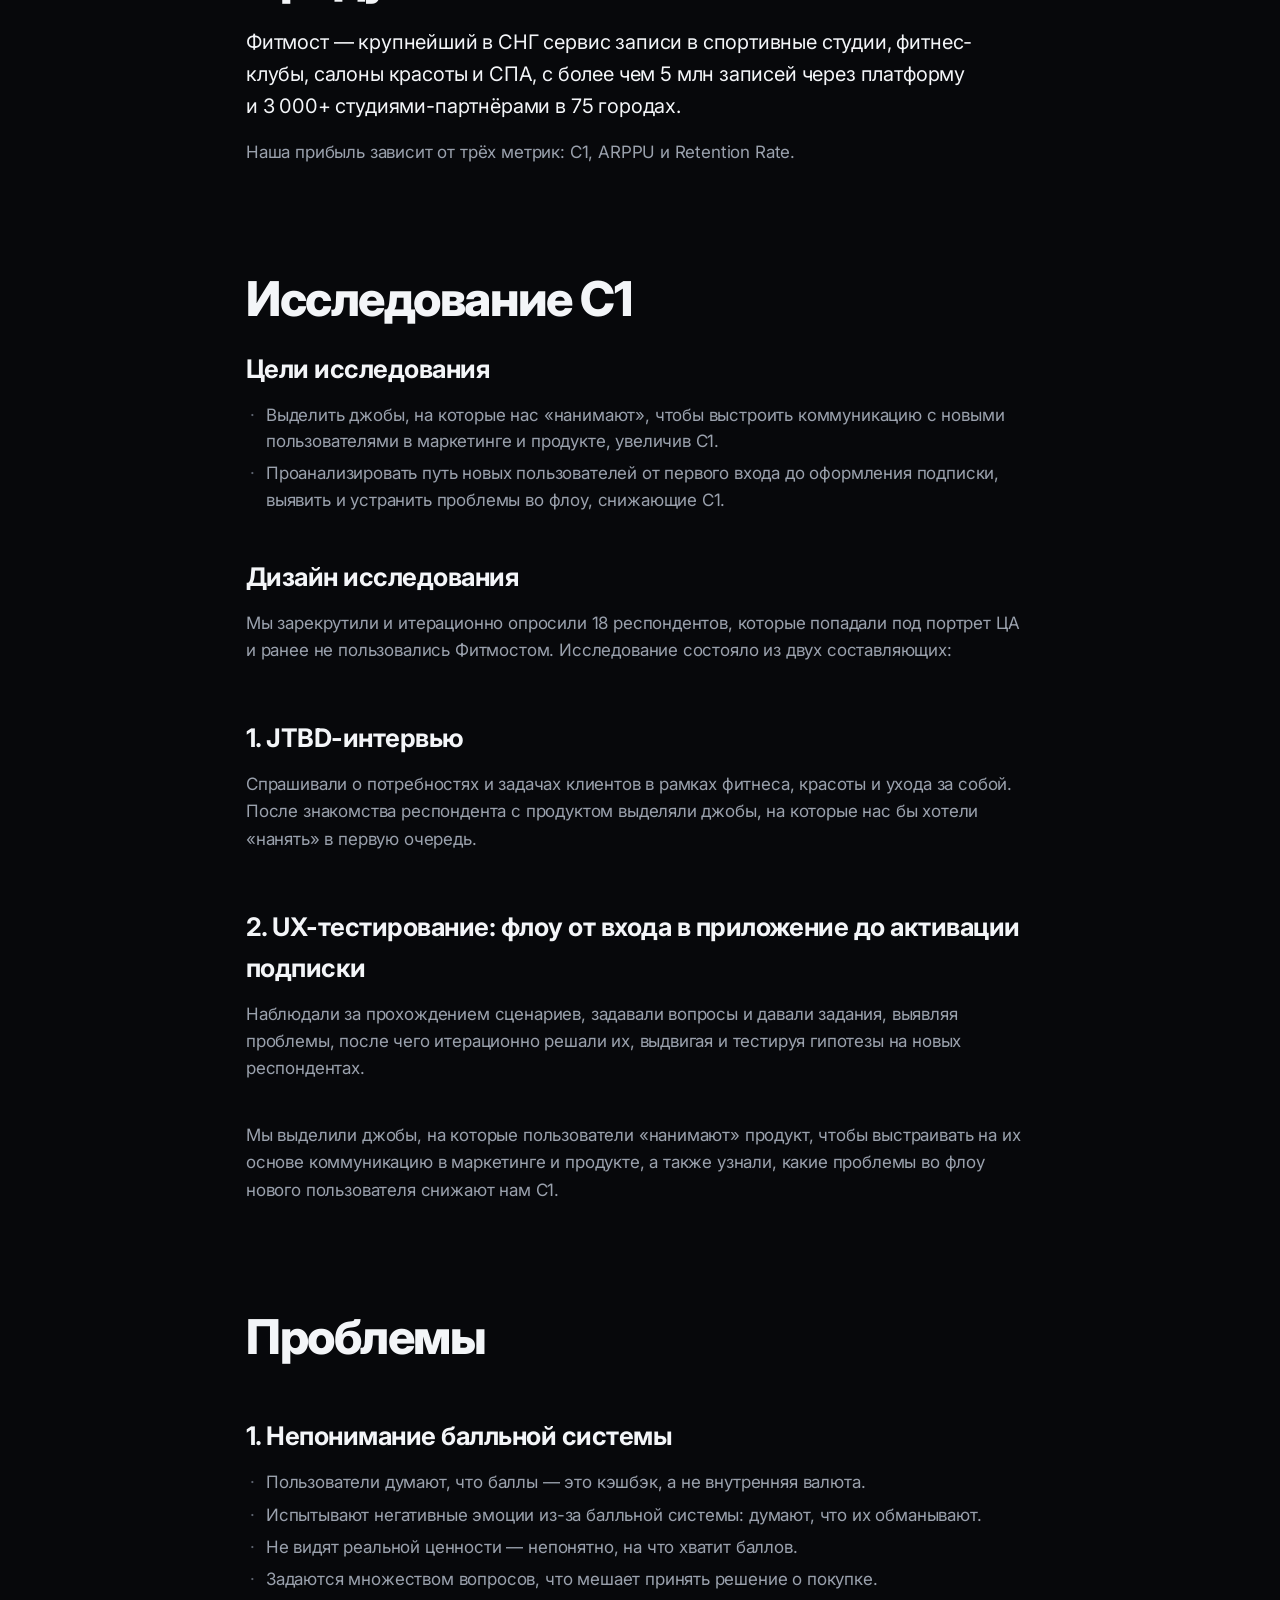
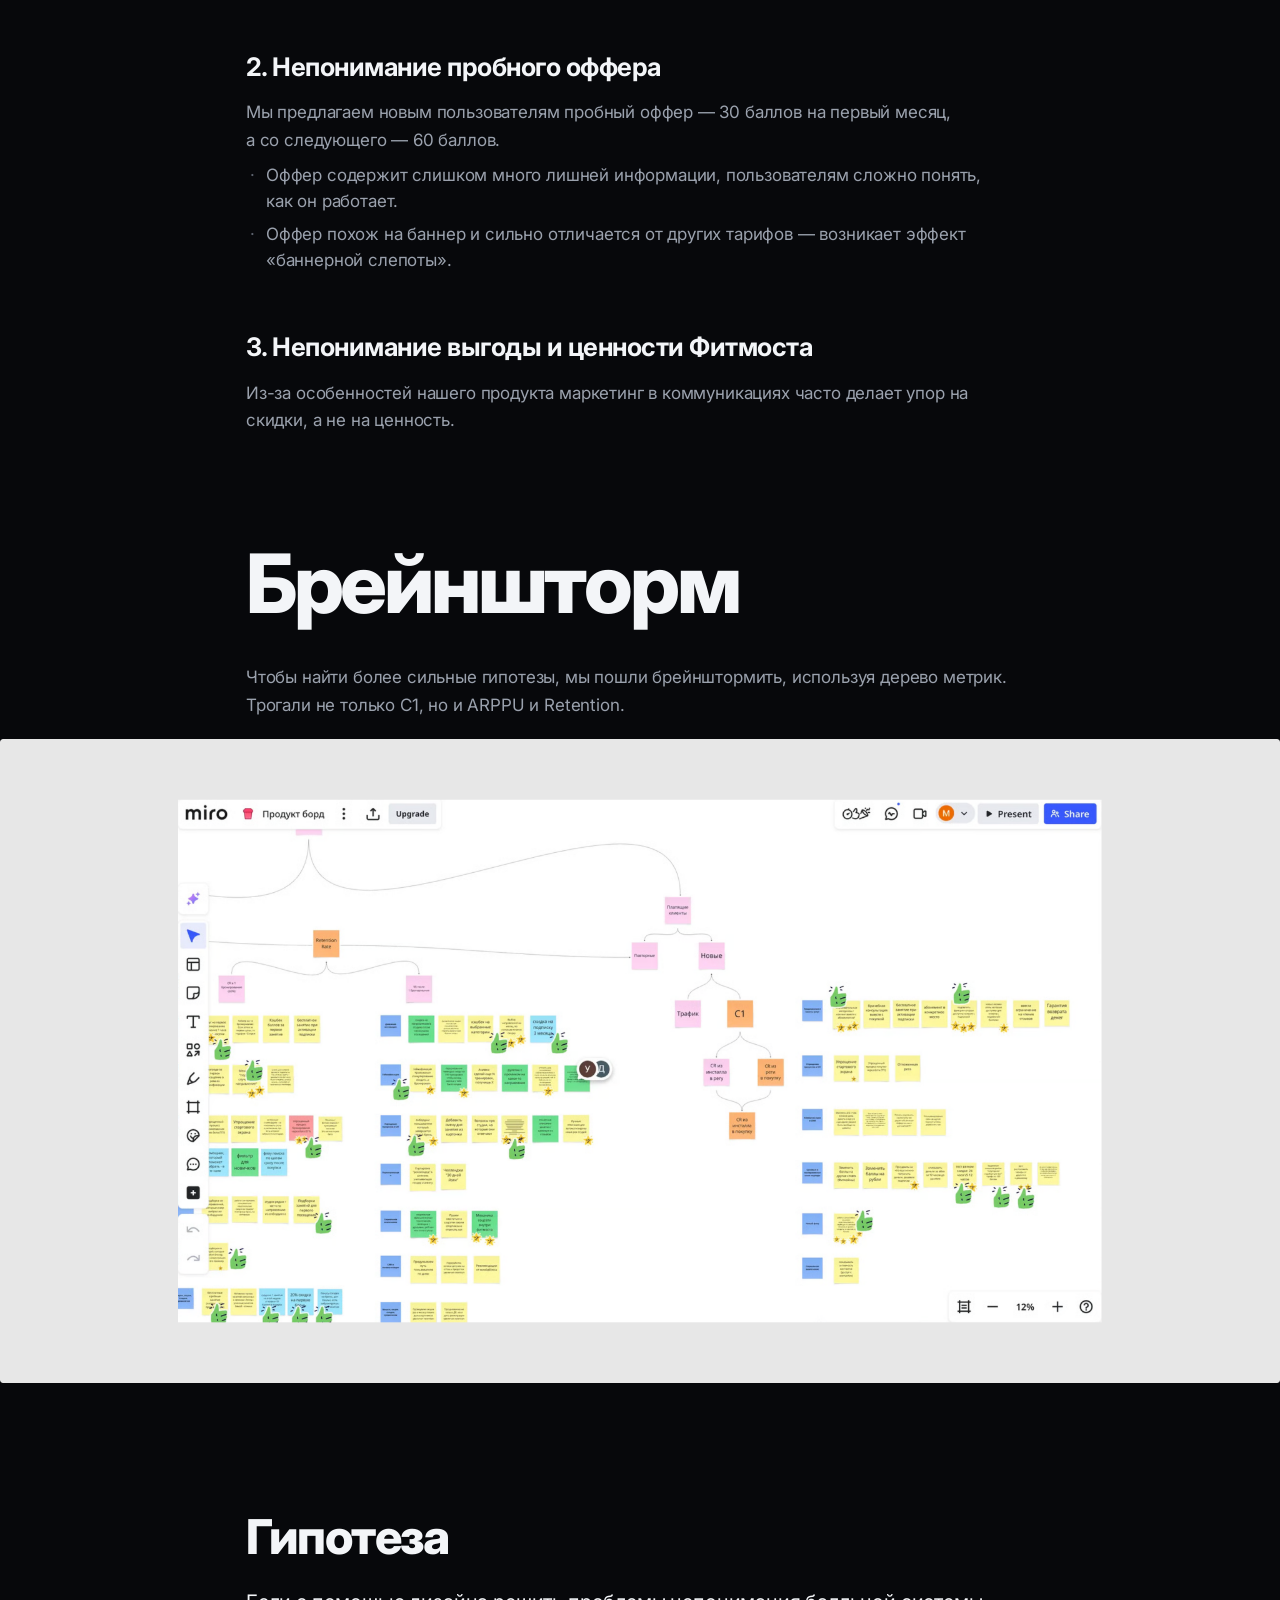
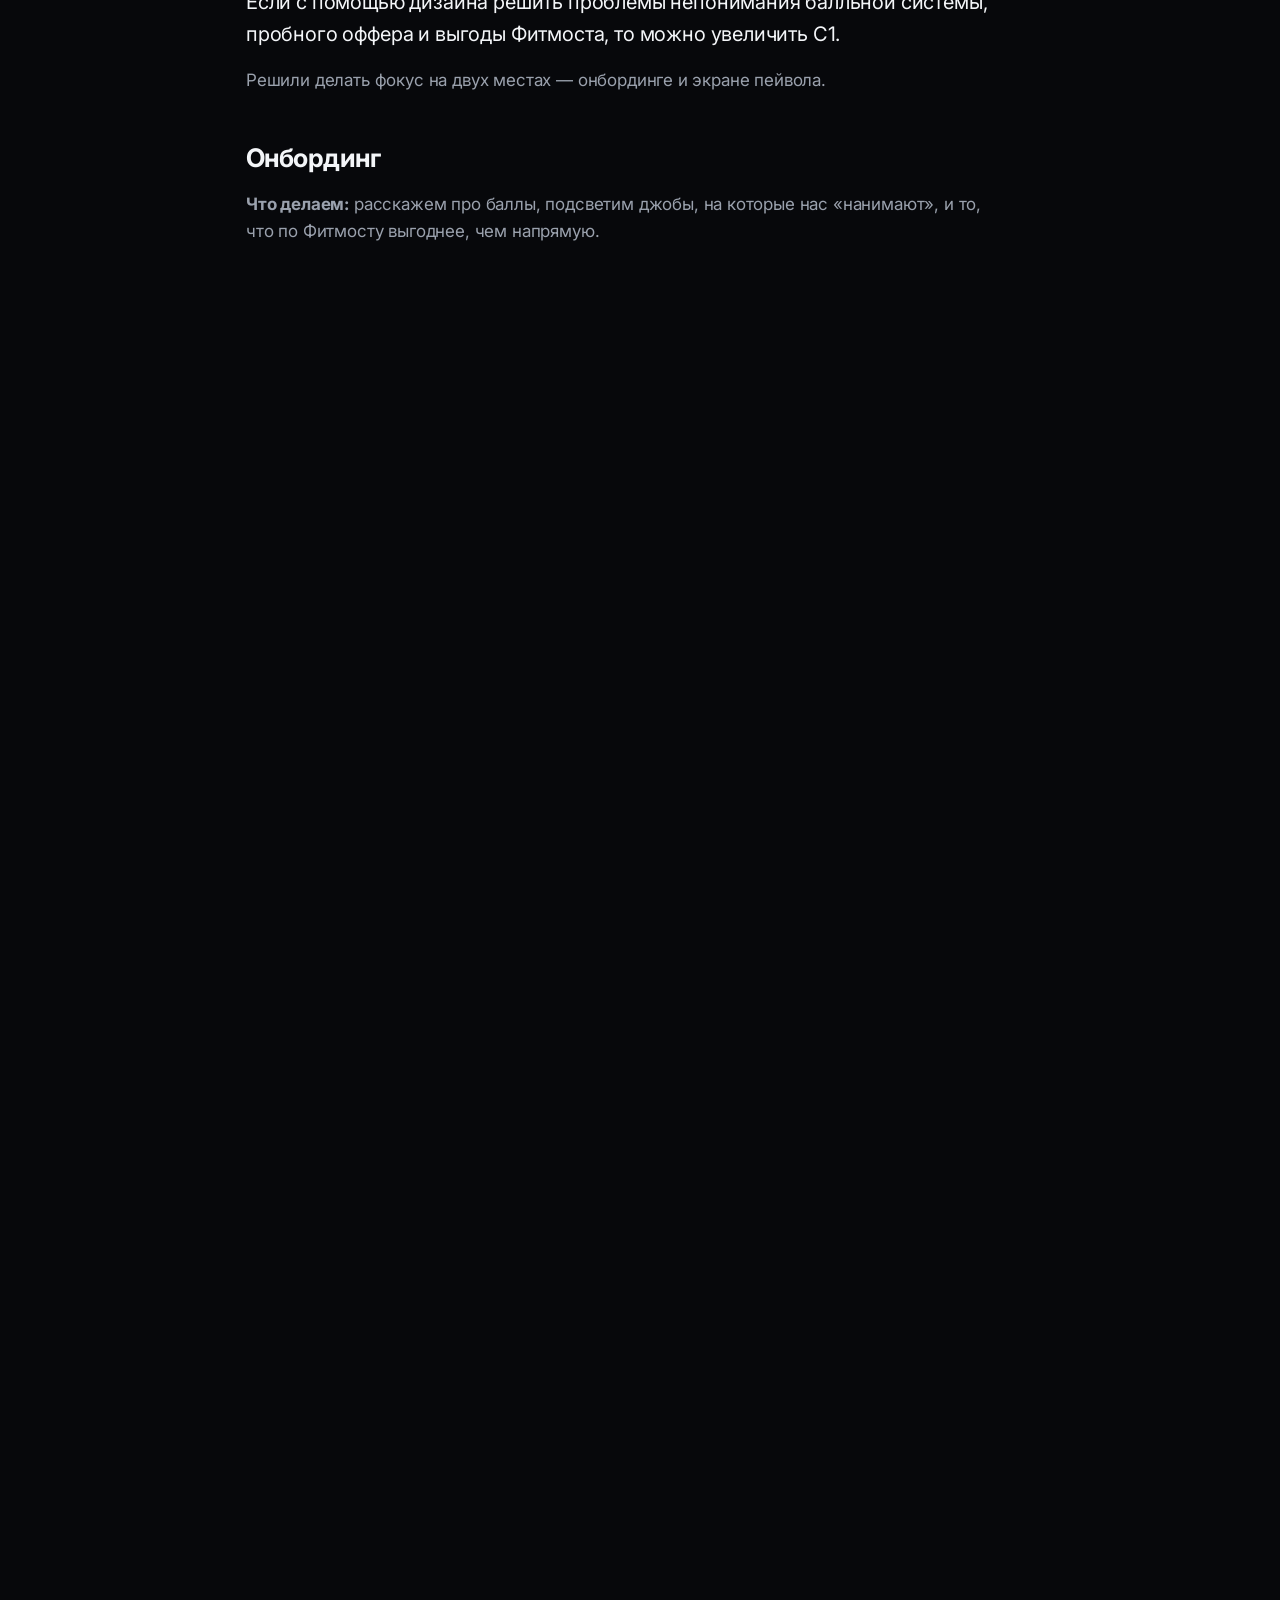
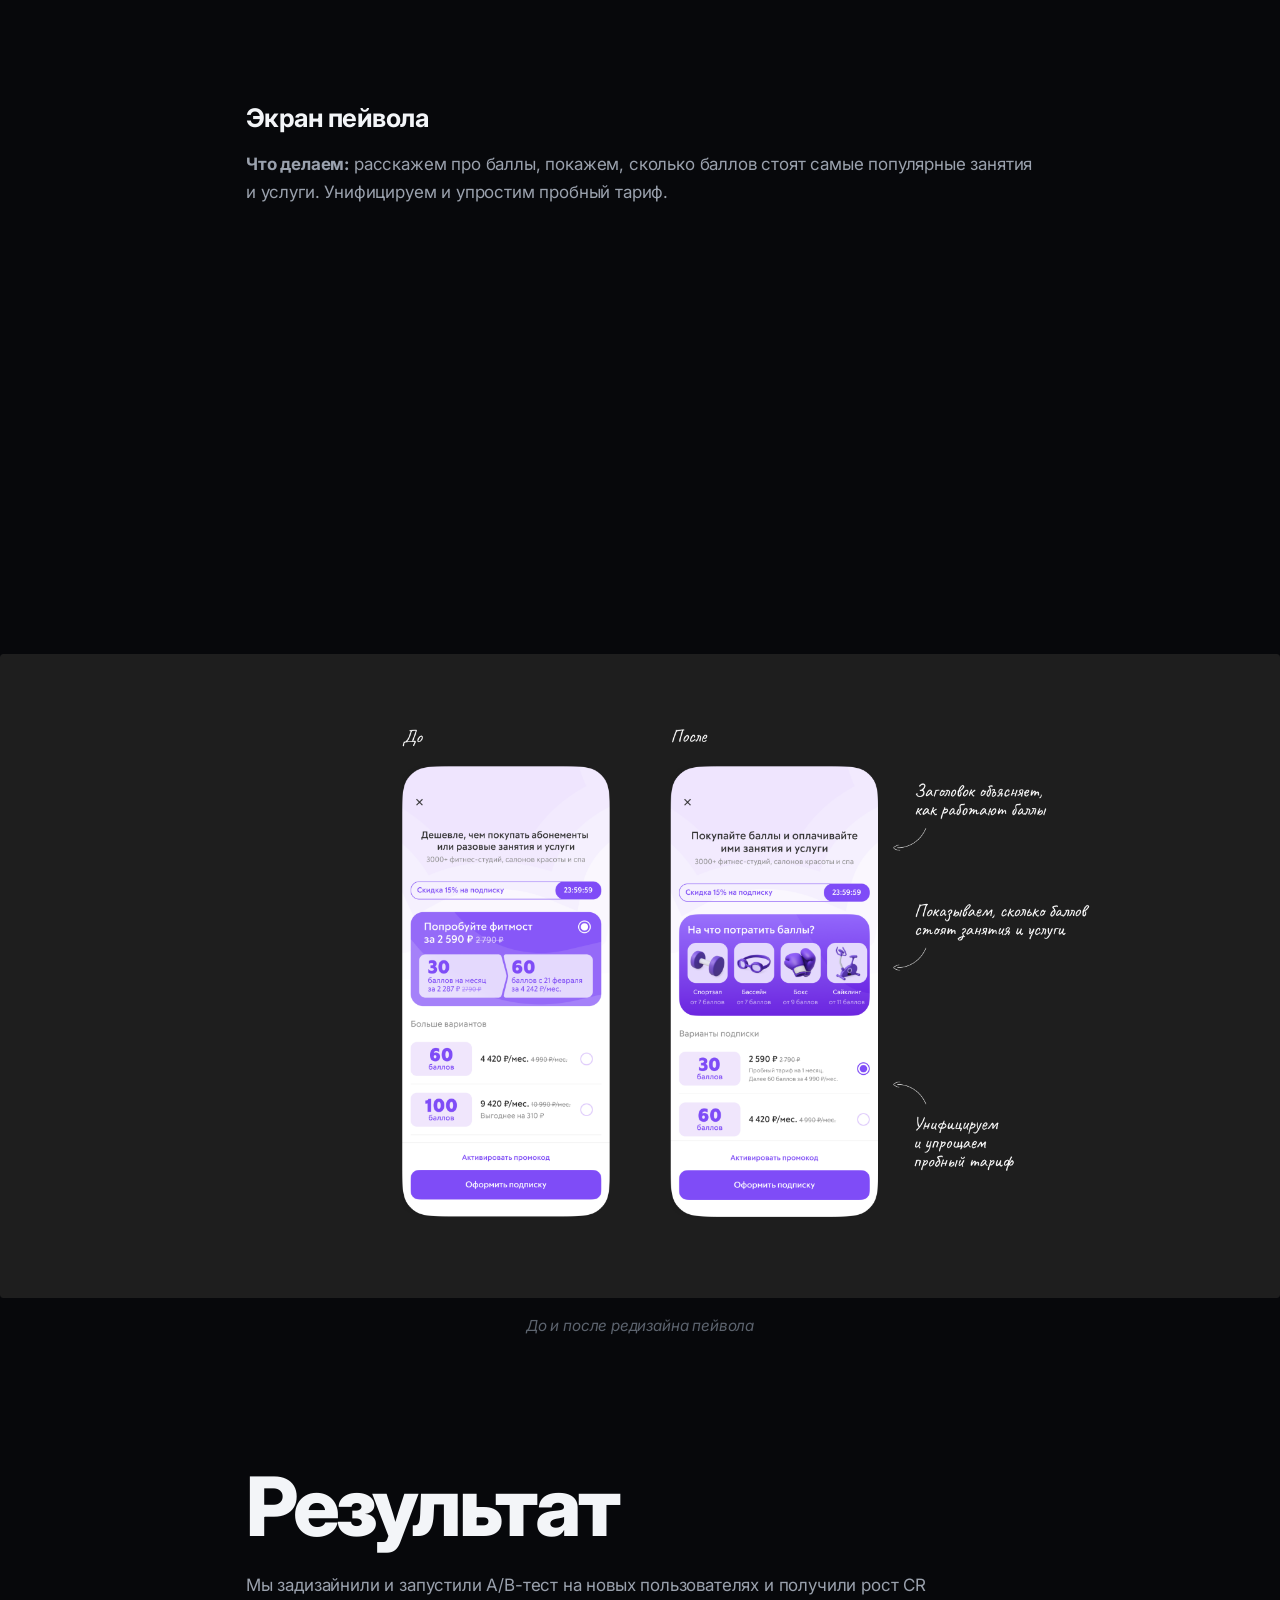
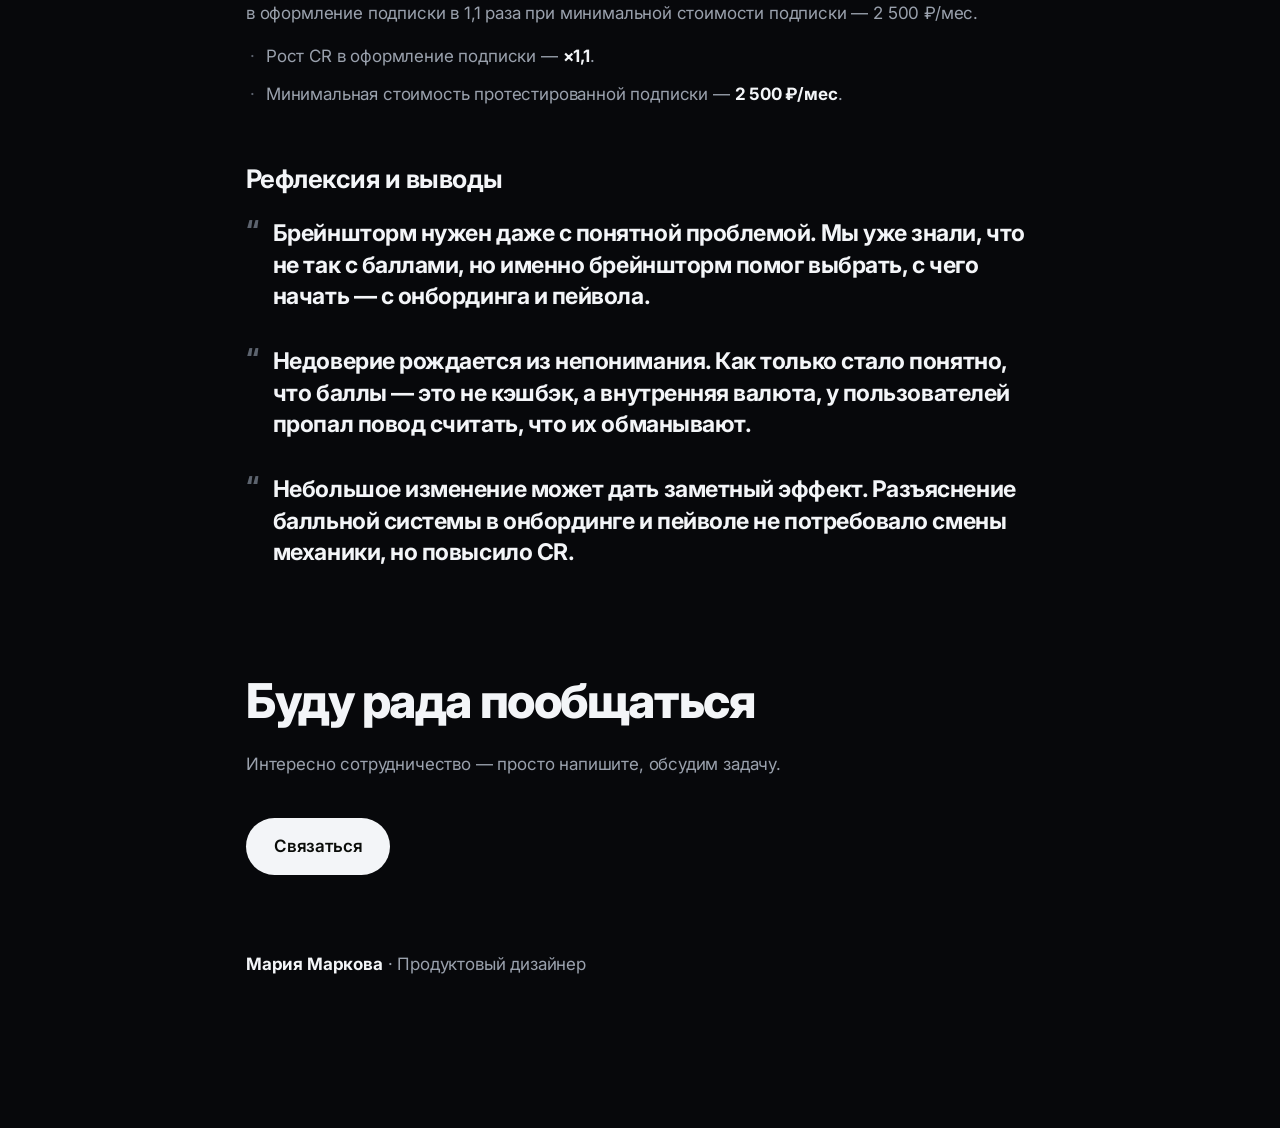
==== commit c0ba8a5f: "Use optimized Обложка 1 as Fitmost case hero image Re-optimized the refreshed cover source (6.2MB) d" ====
--- a/case-points-vs-rubles.html
+++ b/case-points-vs-rubles.html
@@ -50,7 +50,7 @@
     </section>
 
     <figure class="shot shot--pad reveal">
-      <img src="assets/images/Баллы против рублей/обложка 5.png" alt="Экран пополнения счёта в приложении Фитмост" />
+      <img src="assets/images/Баллы против рублей/Обложка 1.jpg" alt="Экран пополнения счёта в приложении Фитмост" />
     </figure>
 
     <!-- ============================ ПРОДУКТ ============================ -->
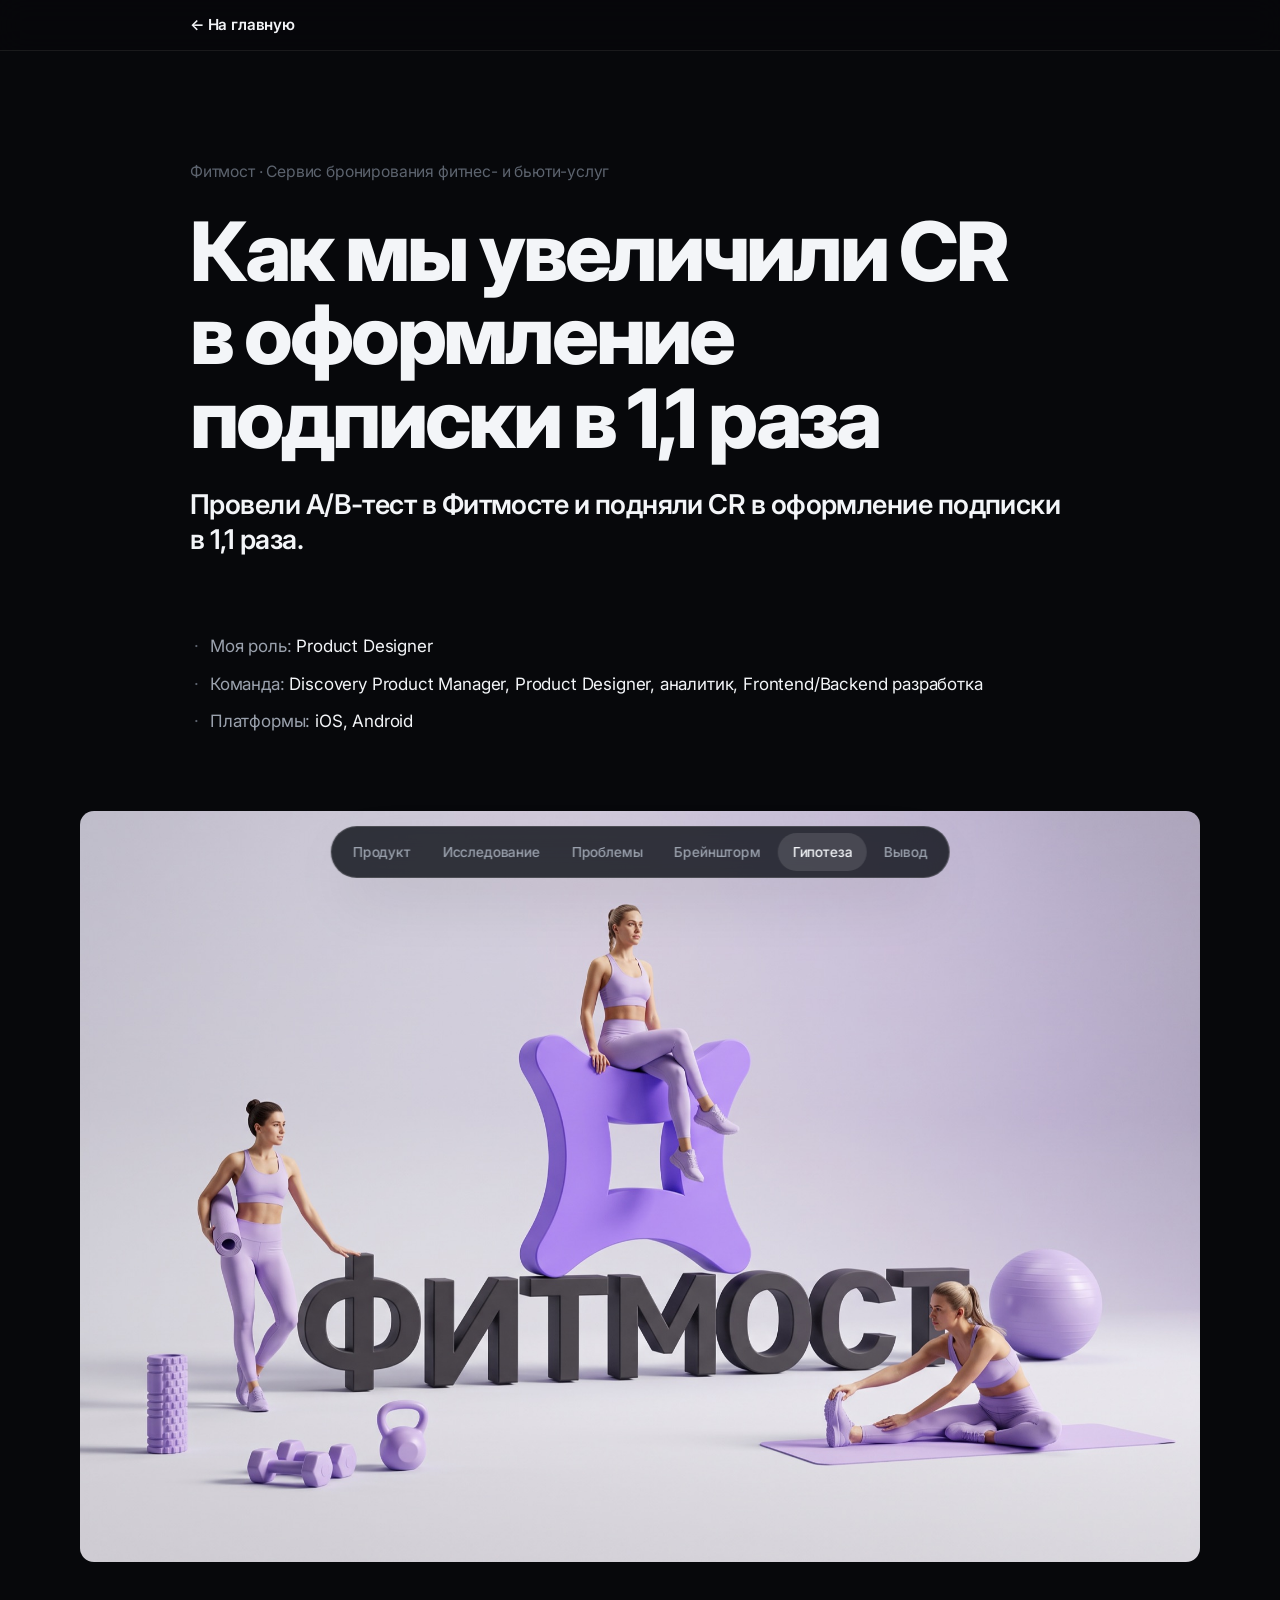
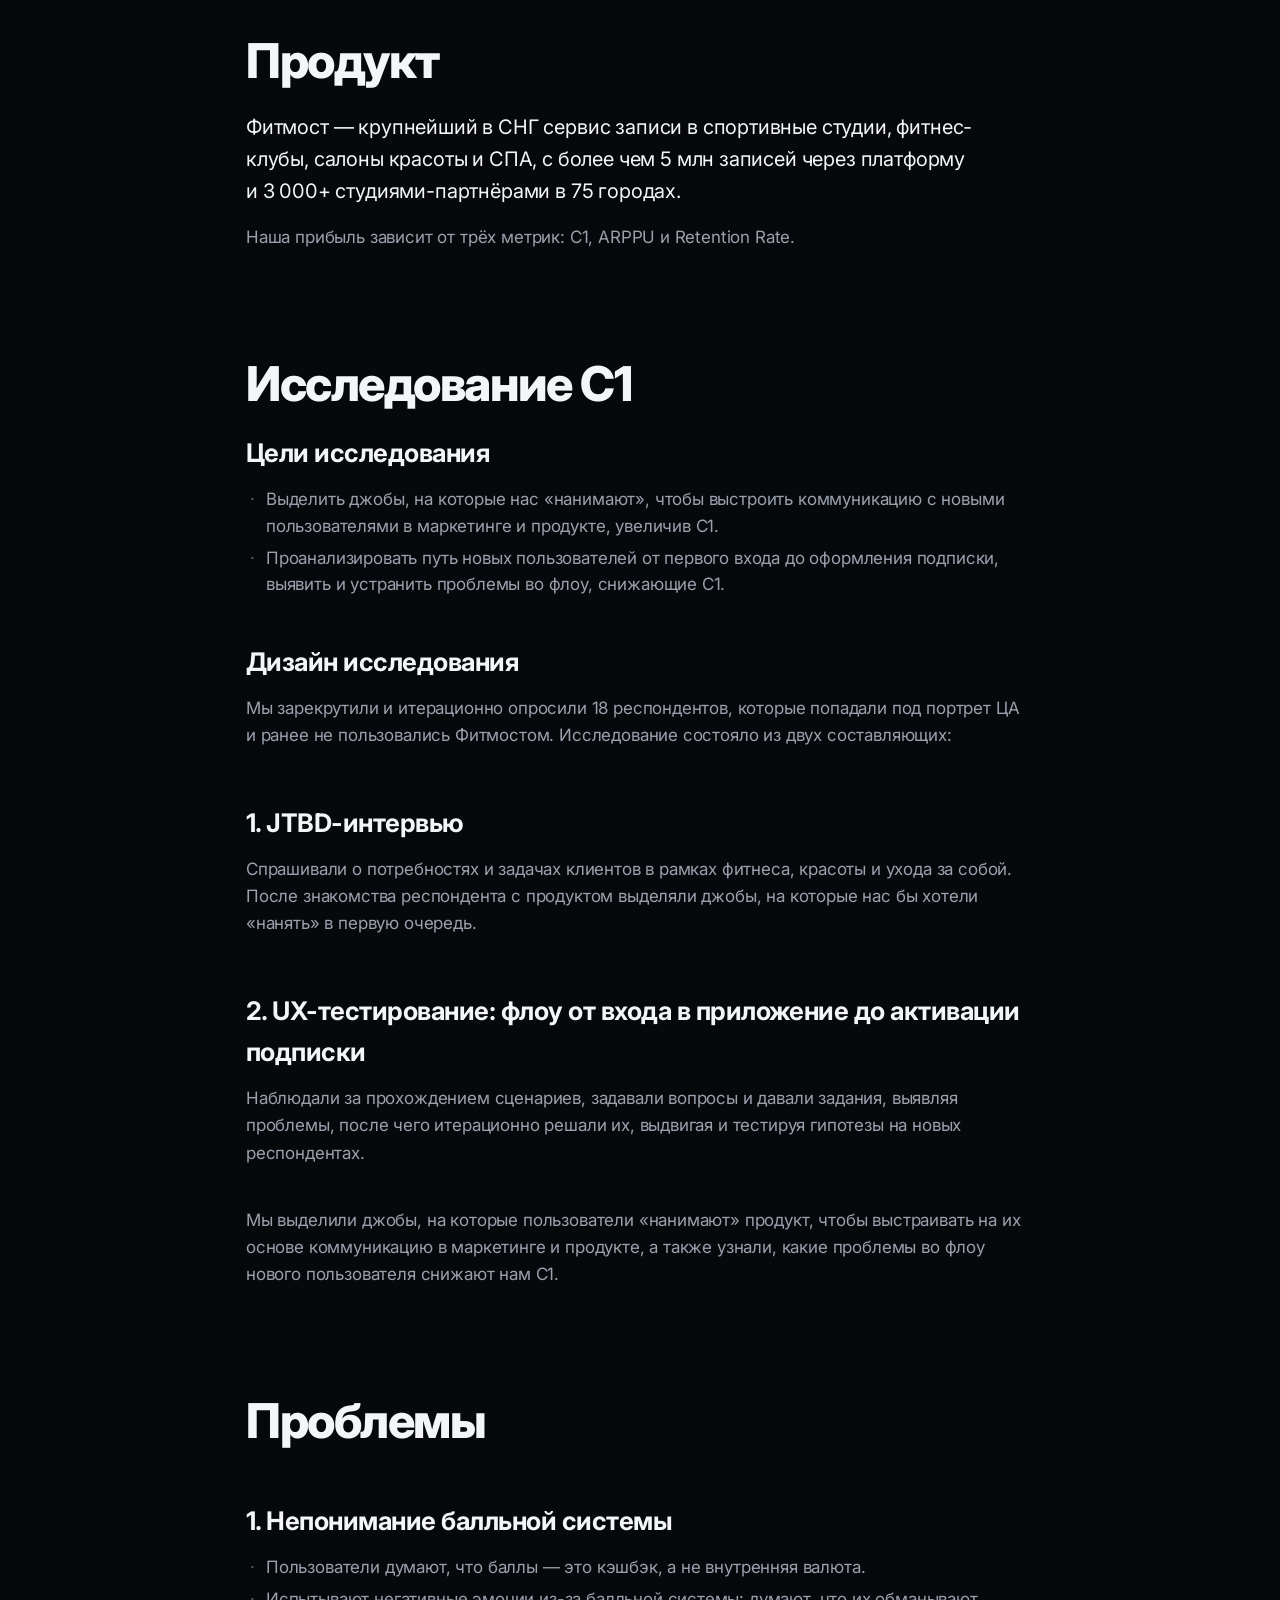
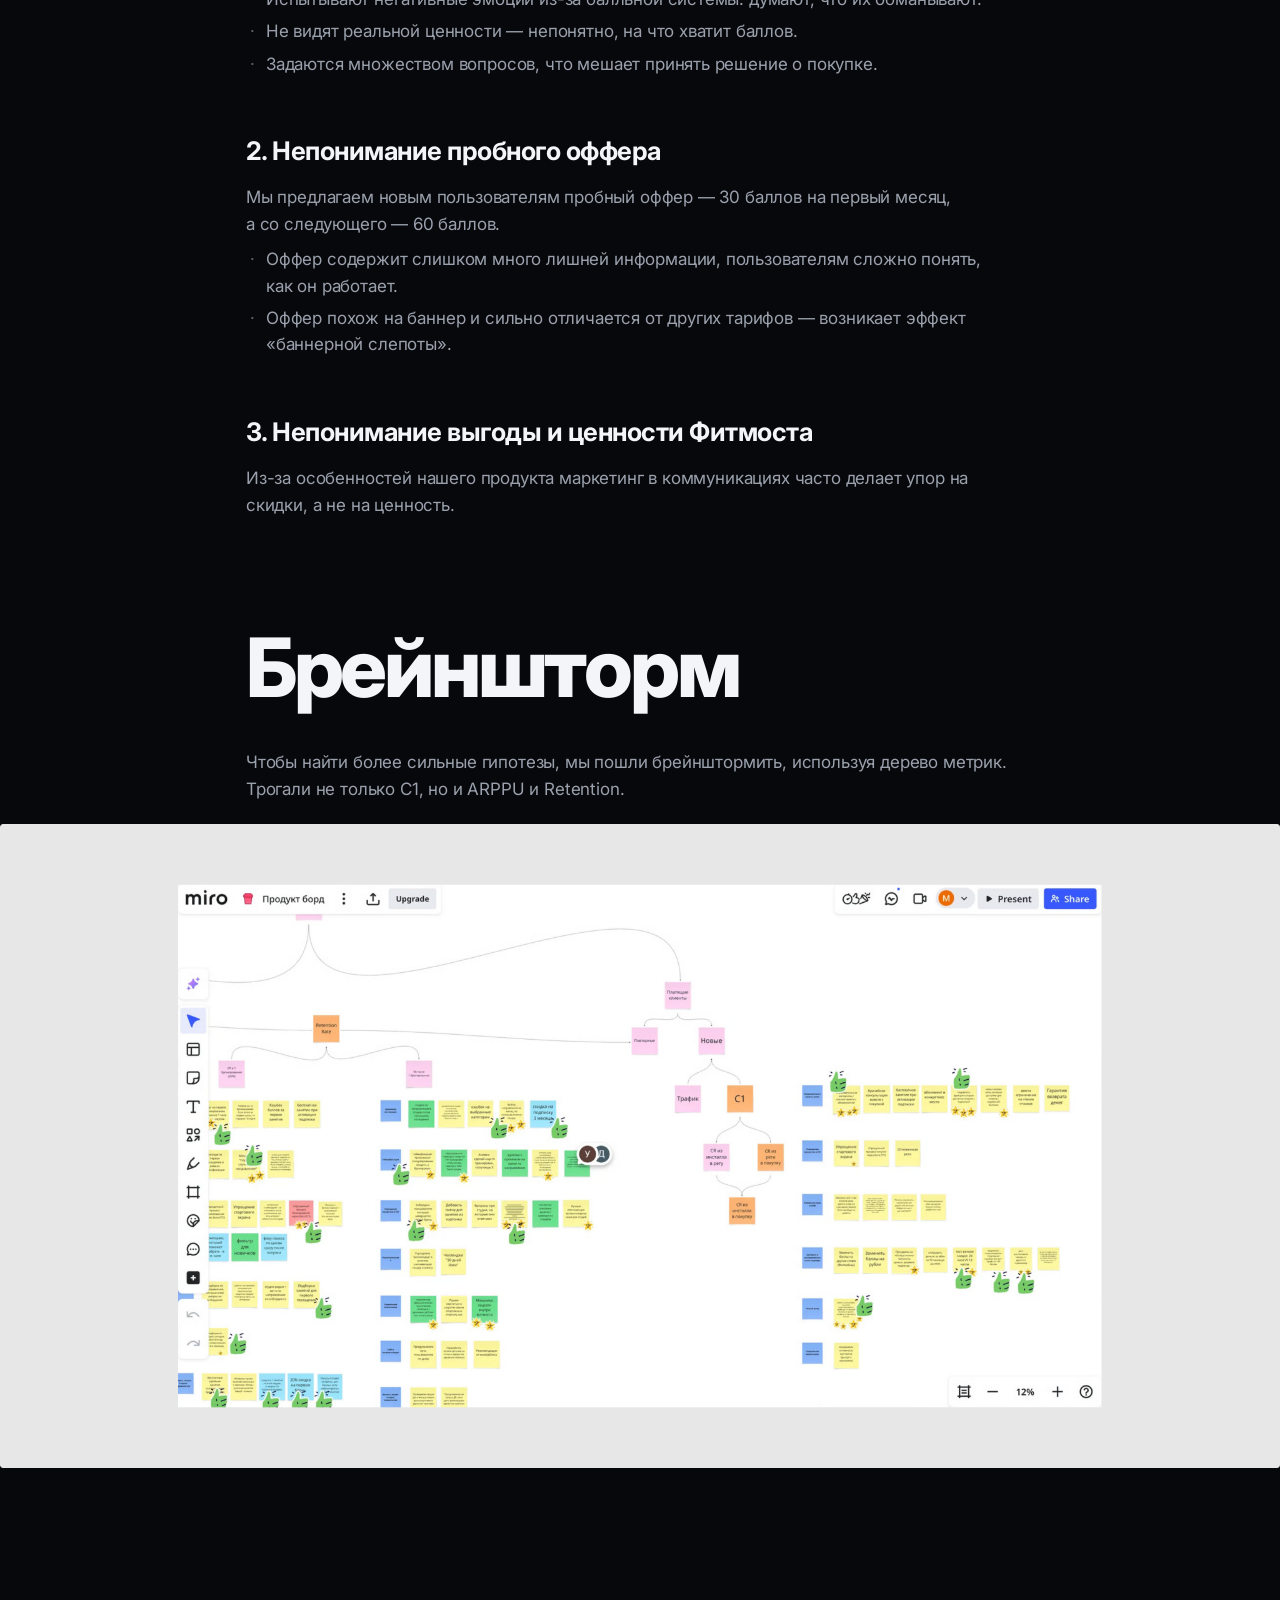
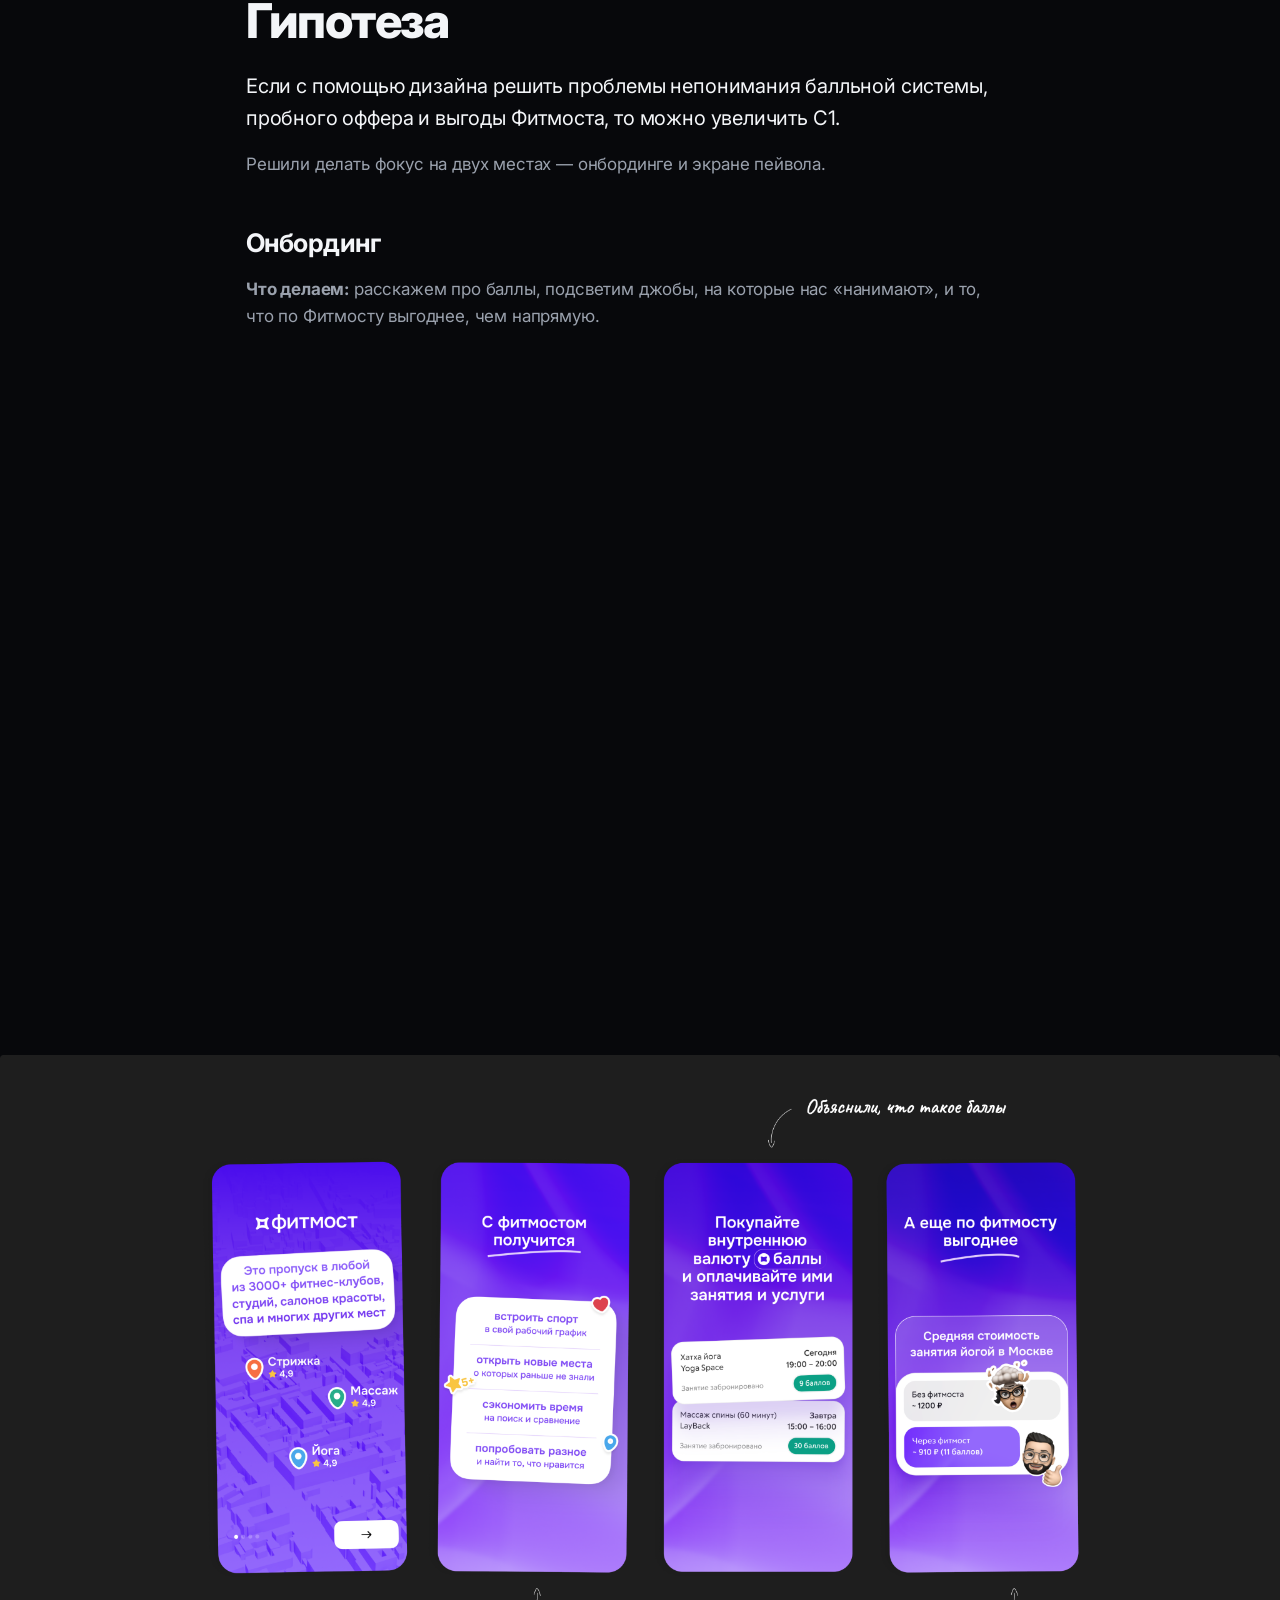
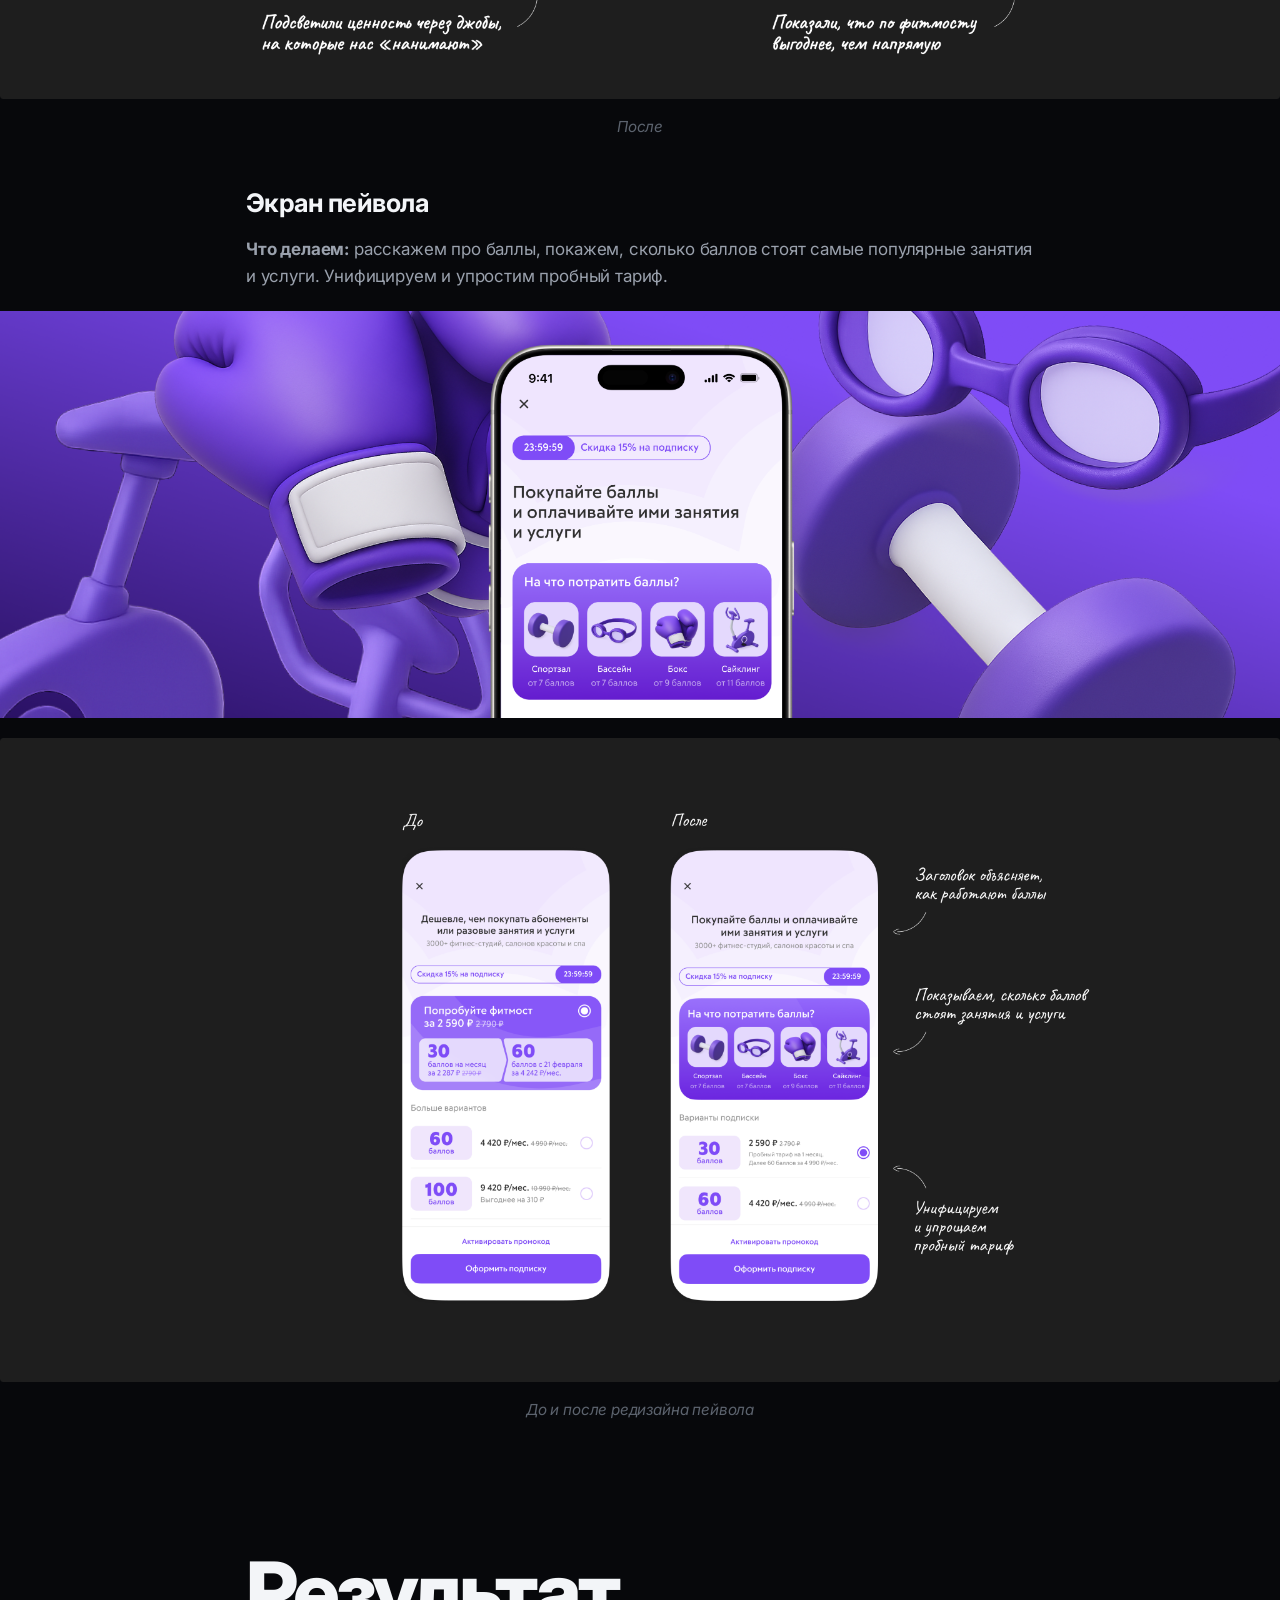
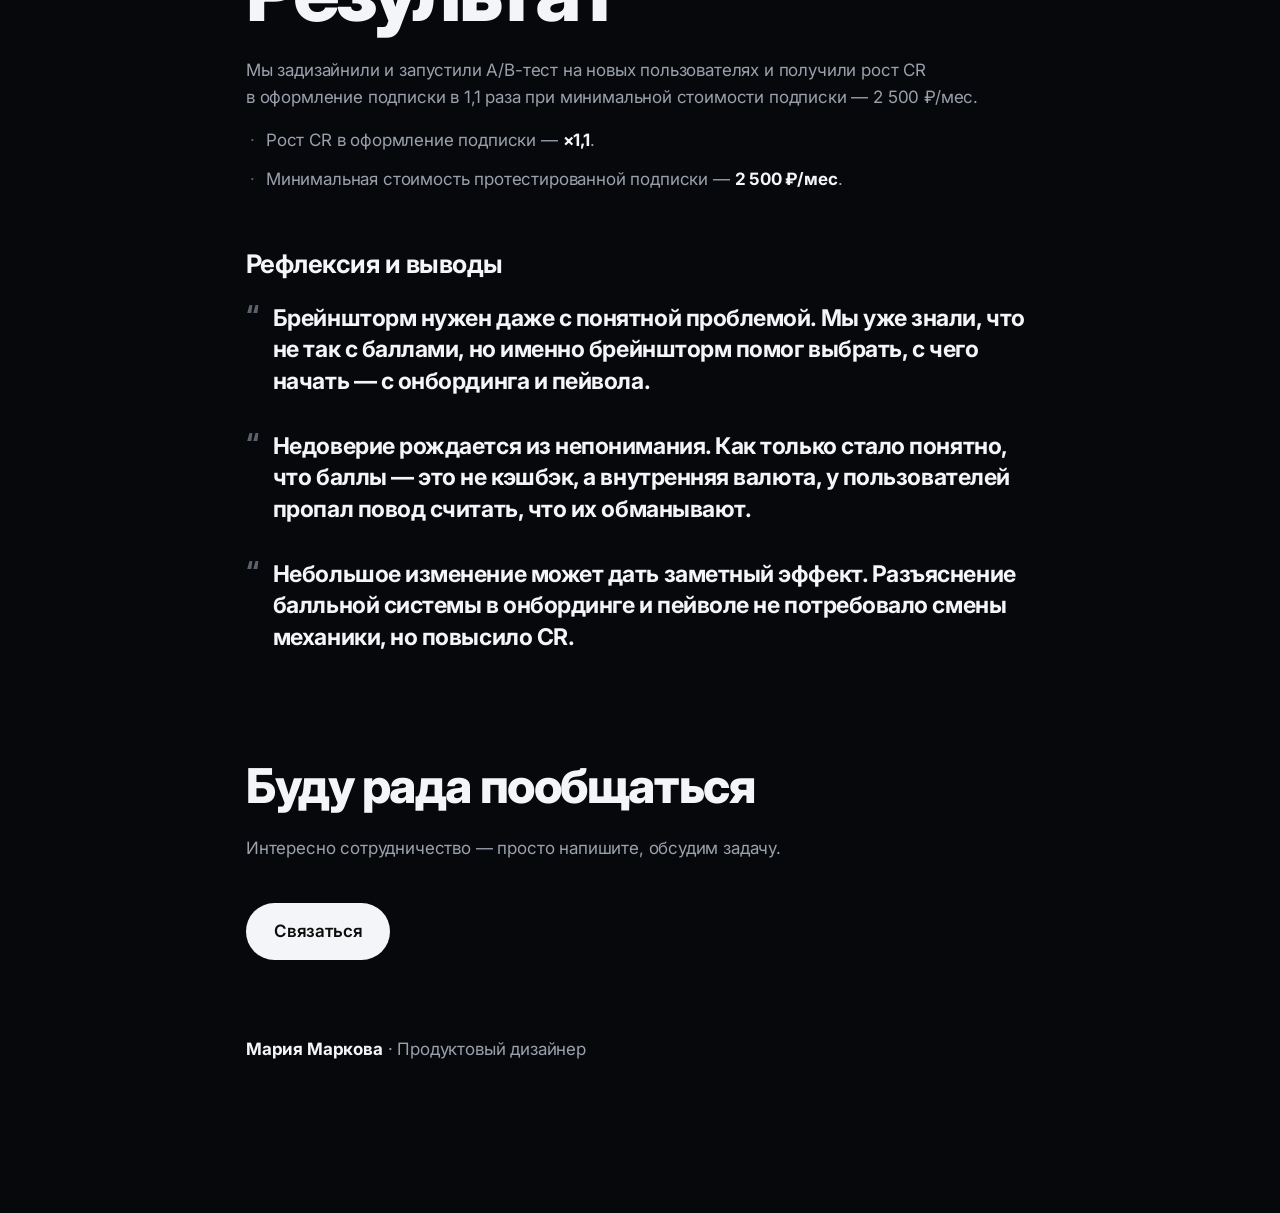
==== commit 7c58e1f4: "Merge Mira Developments into Only, trim unsupported claims, tidy nav Fold Mira Developments' wins/ta" ====
--- a/case-points-vs-rubles.html
+++ b/case-points-vs-rubles.html
@@ -231,7 +231,6 @@
 
     <!-- ============================ FLOATING CASE NAV ============================ -->
     <nav class="casedock" aria-label="Навигация по кейсу">
-      <a href="#overview">Overview</a>
       <a href="#product">Продукт</a>
       <a href="#research">Исследование</a>
       <a href="#problems">Проблемы</a>
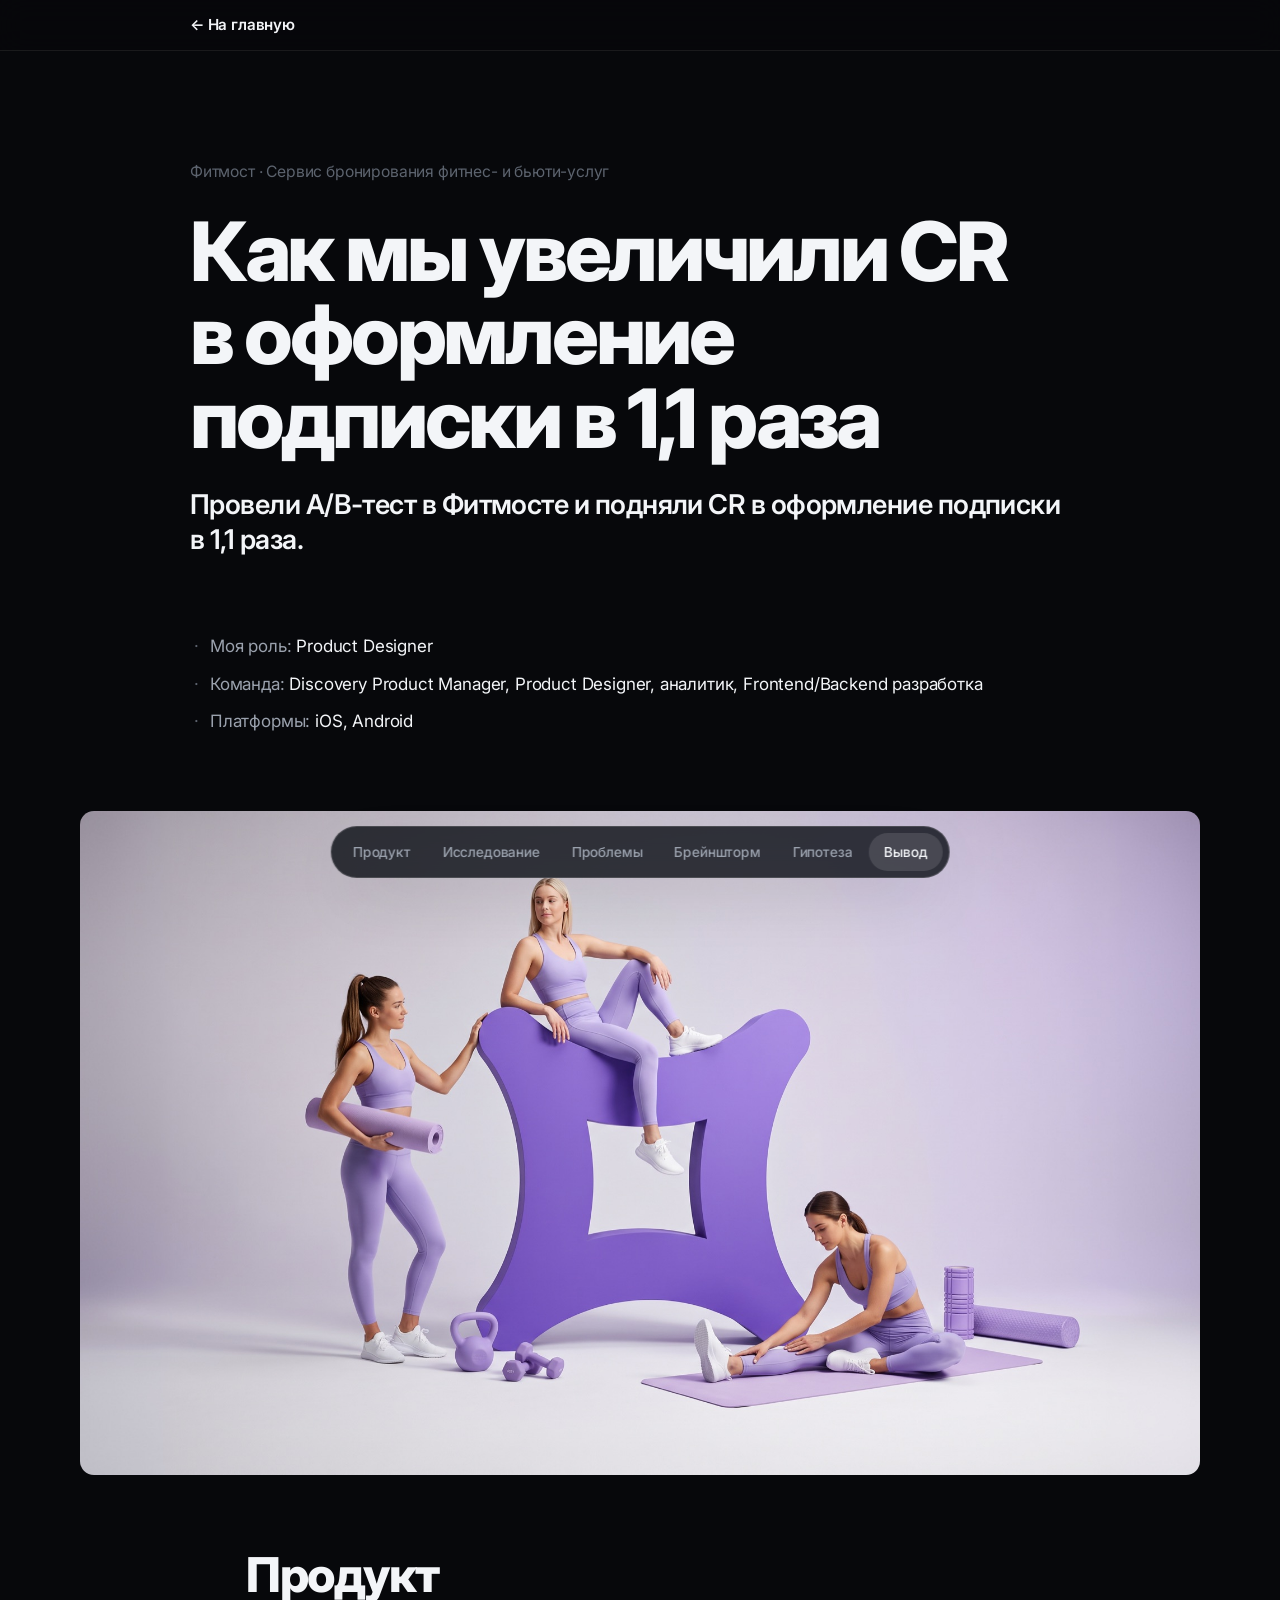
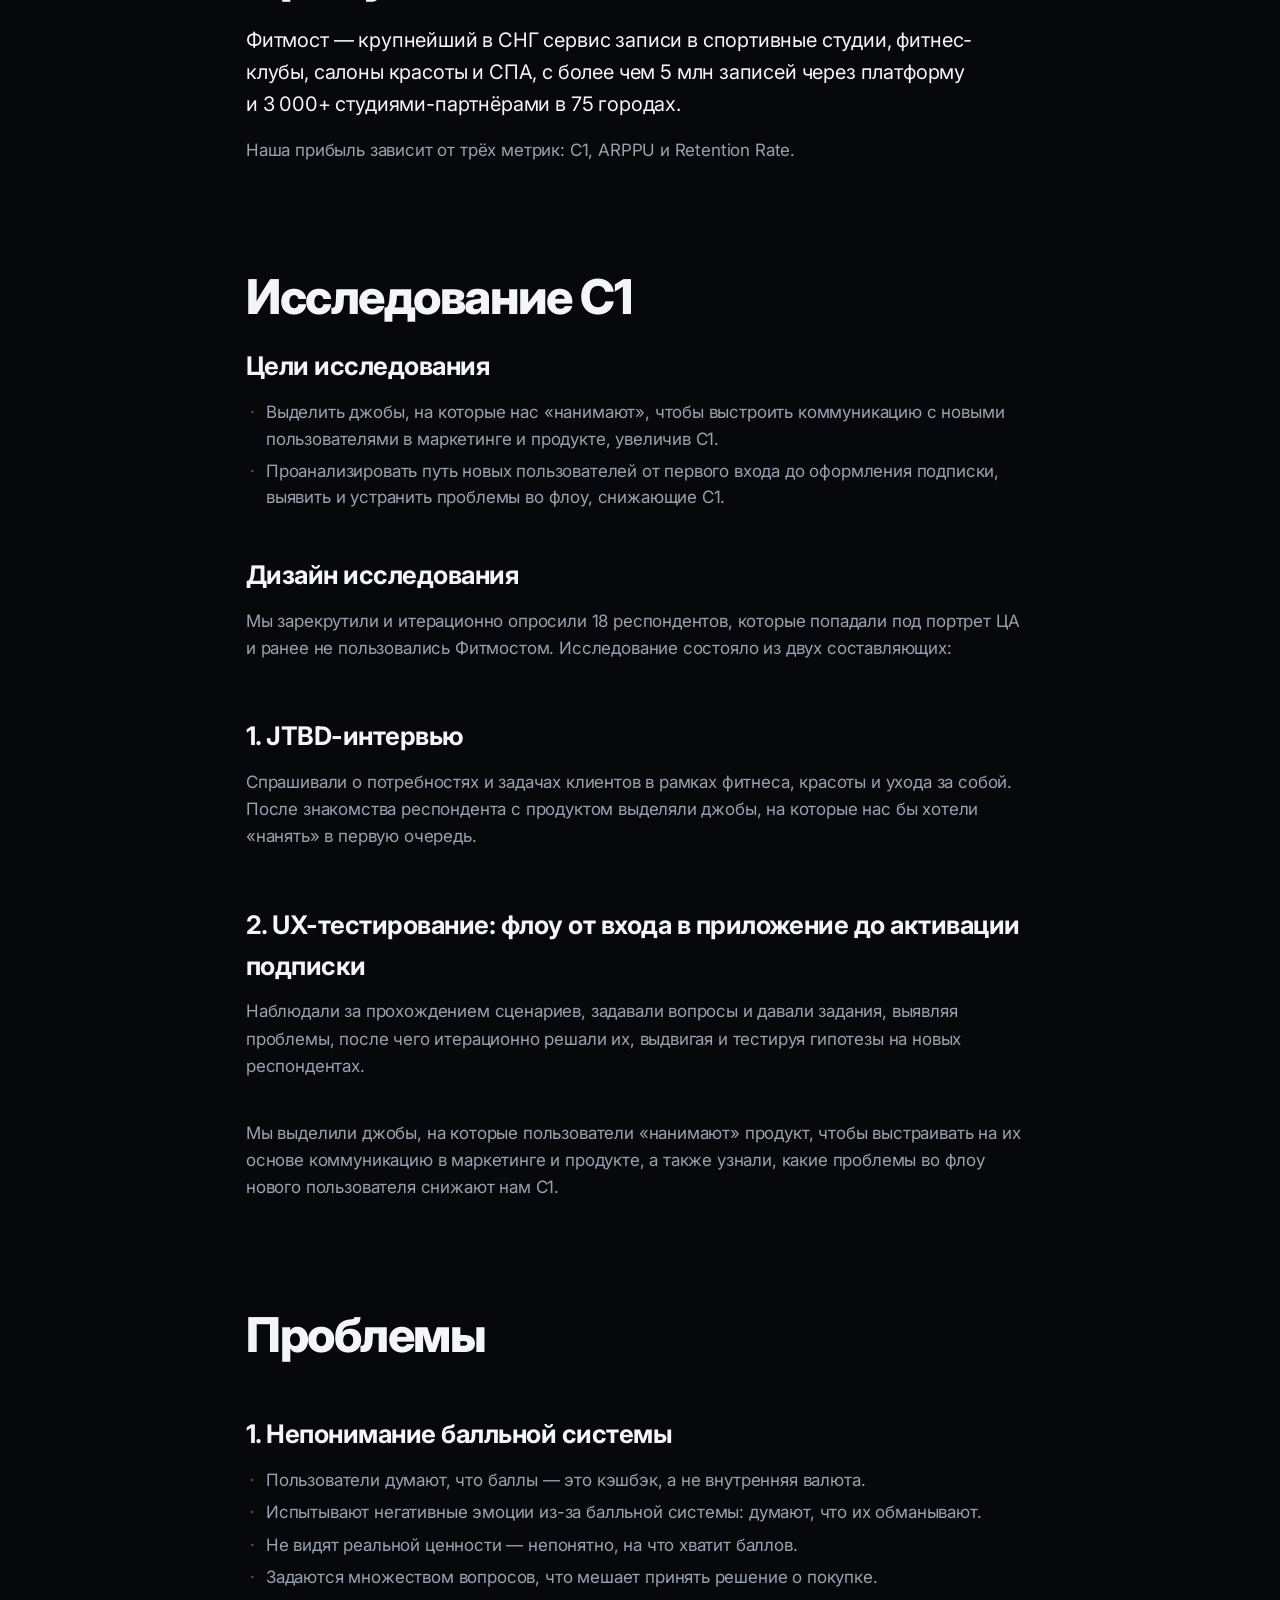
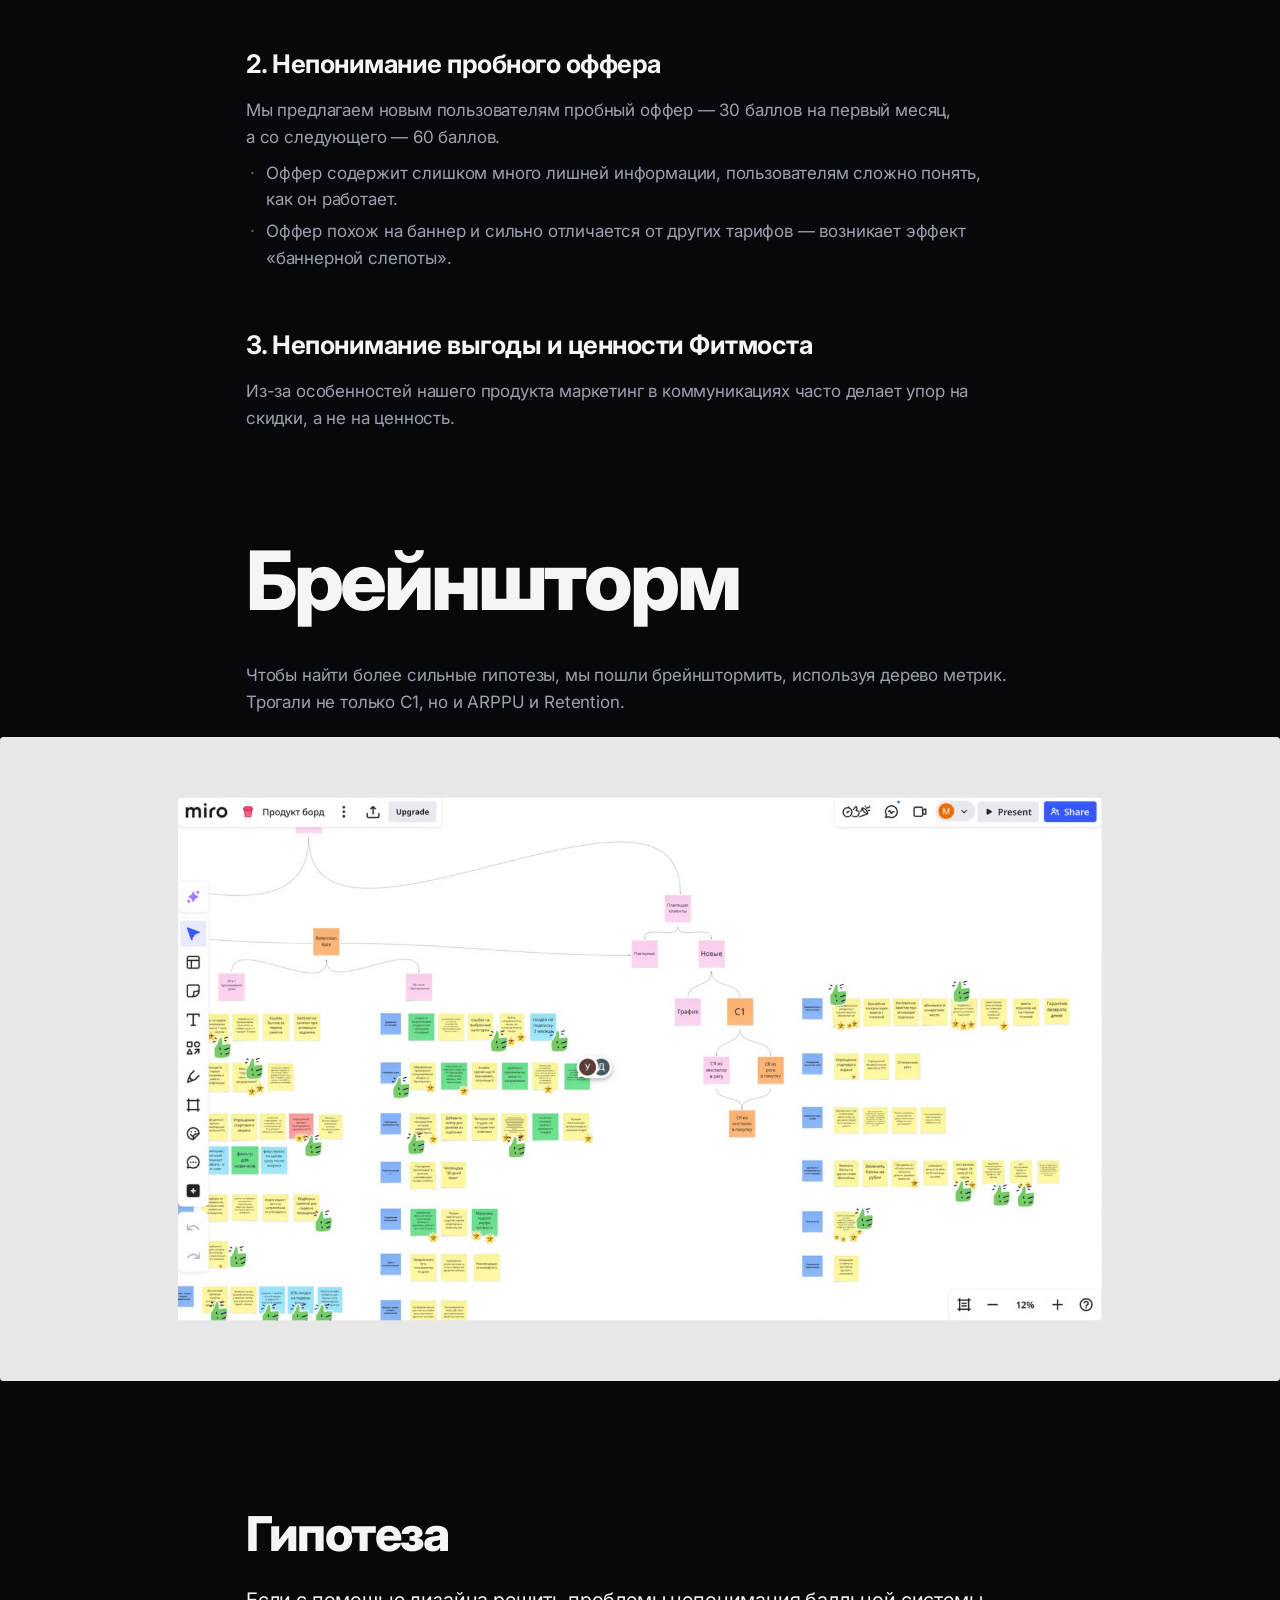
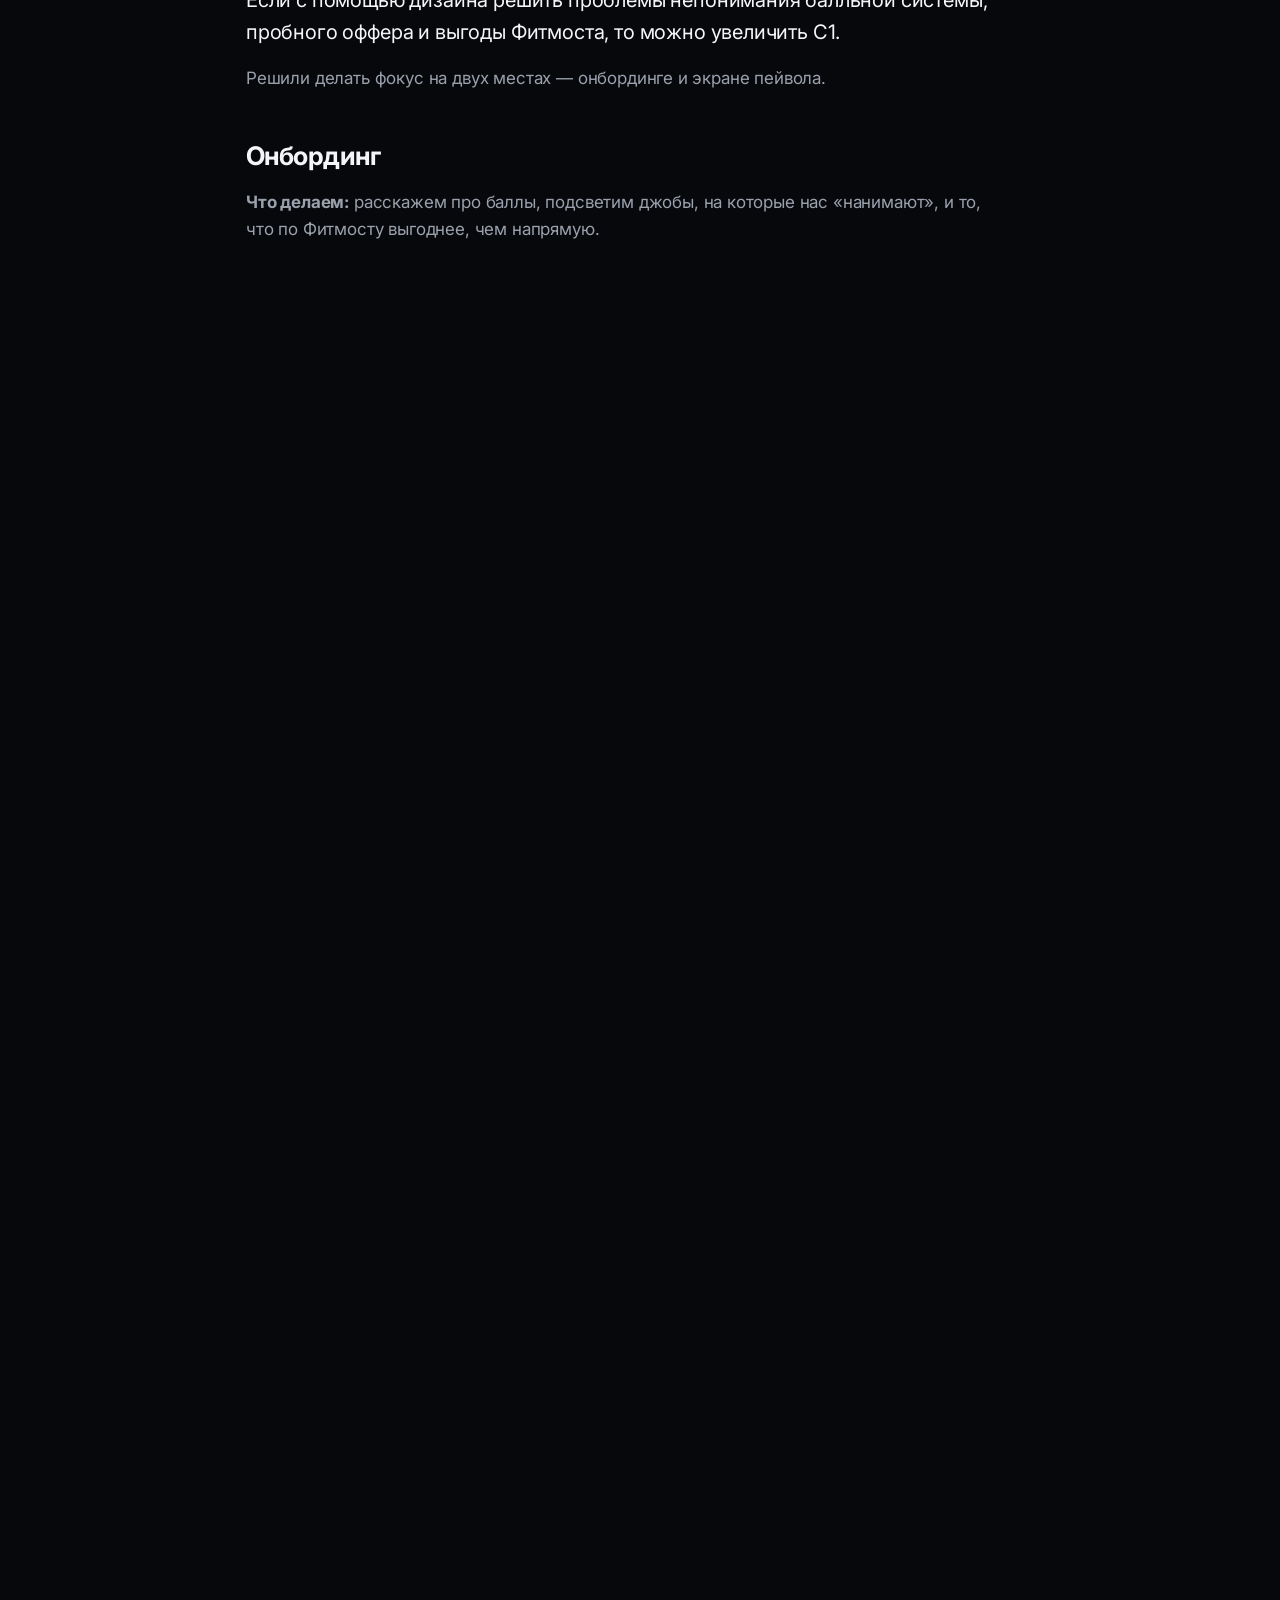
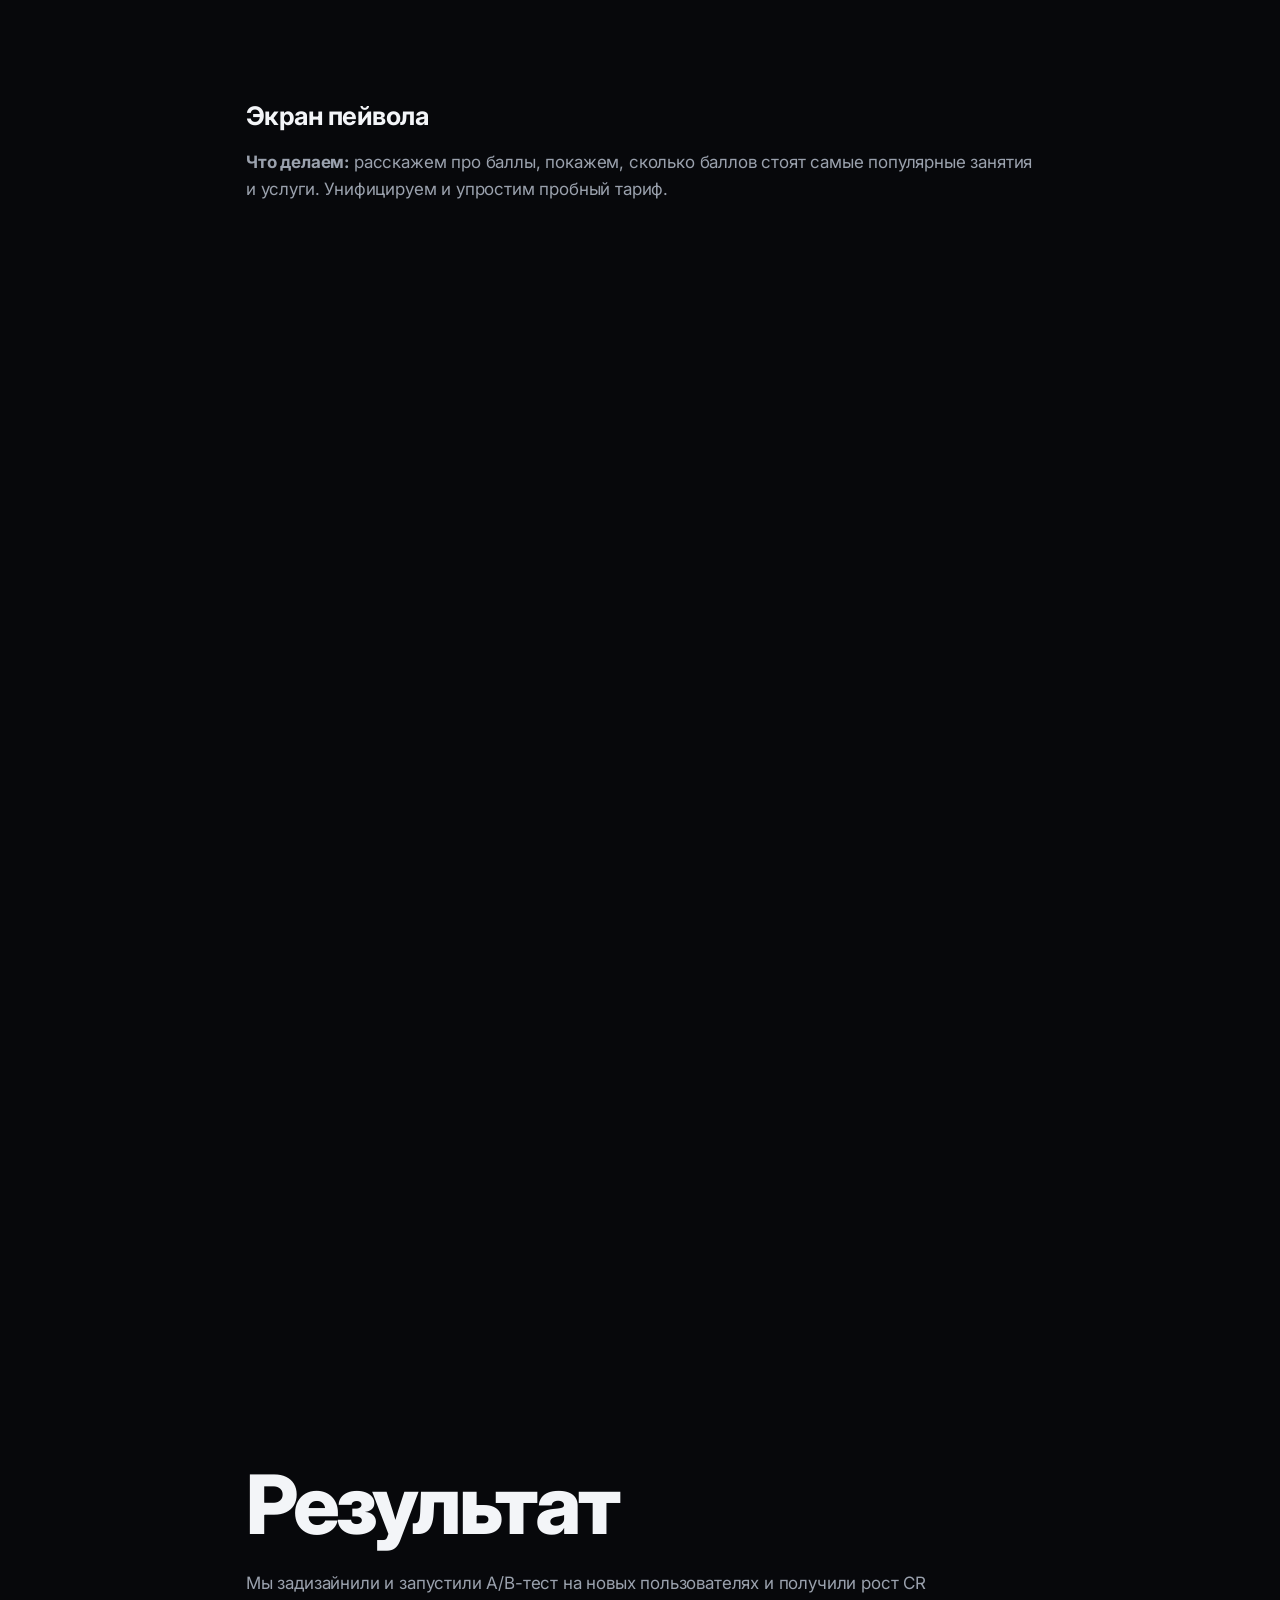
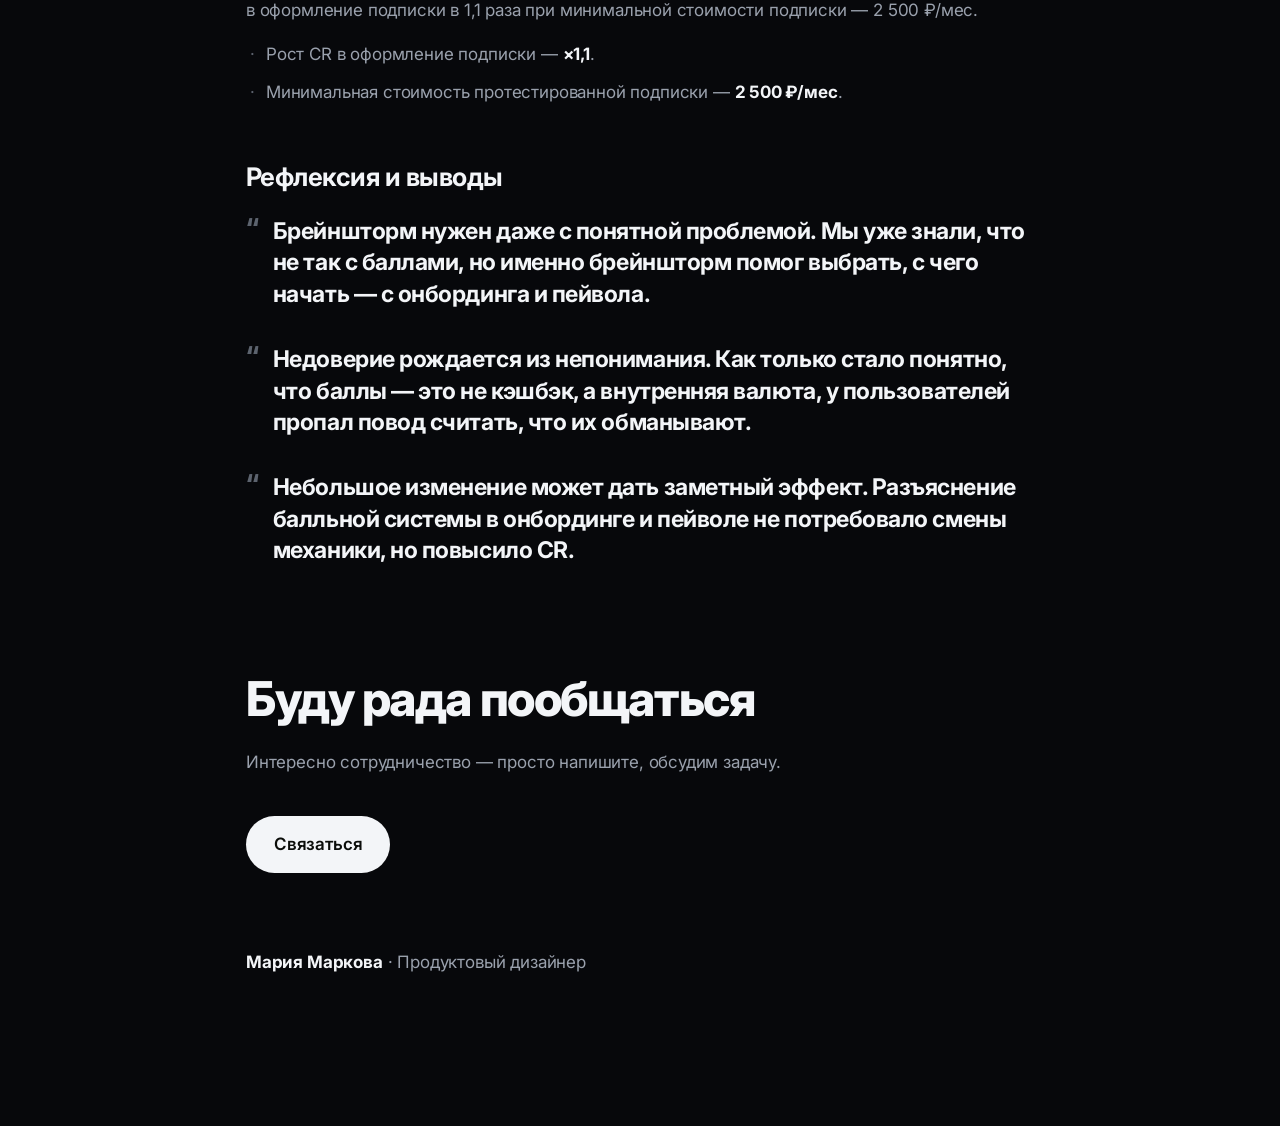
==== commit 4ed5e0a8: "Add site favicon Simple SVG favicon: white italic "M" on the site's dark background, matching the "М" ====
--- a/case-points-vs-rubles.html
+++ b/case-points-vs-rubles.html
@@ -16,6 +16,7 @@
       rel="stylesheet"
     />
     <link rel="stylesheet" href="css/case.css" />
+    <link rel="icon" type="image/svg+xml" href="assets/favicon.svg" />
   </head>
   <body>
     <!-- ============================ TOP BAR ============================ -->
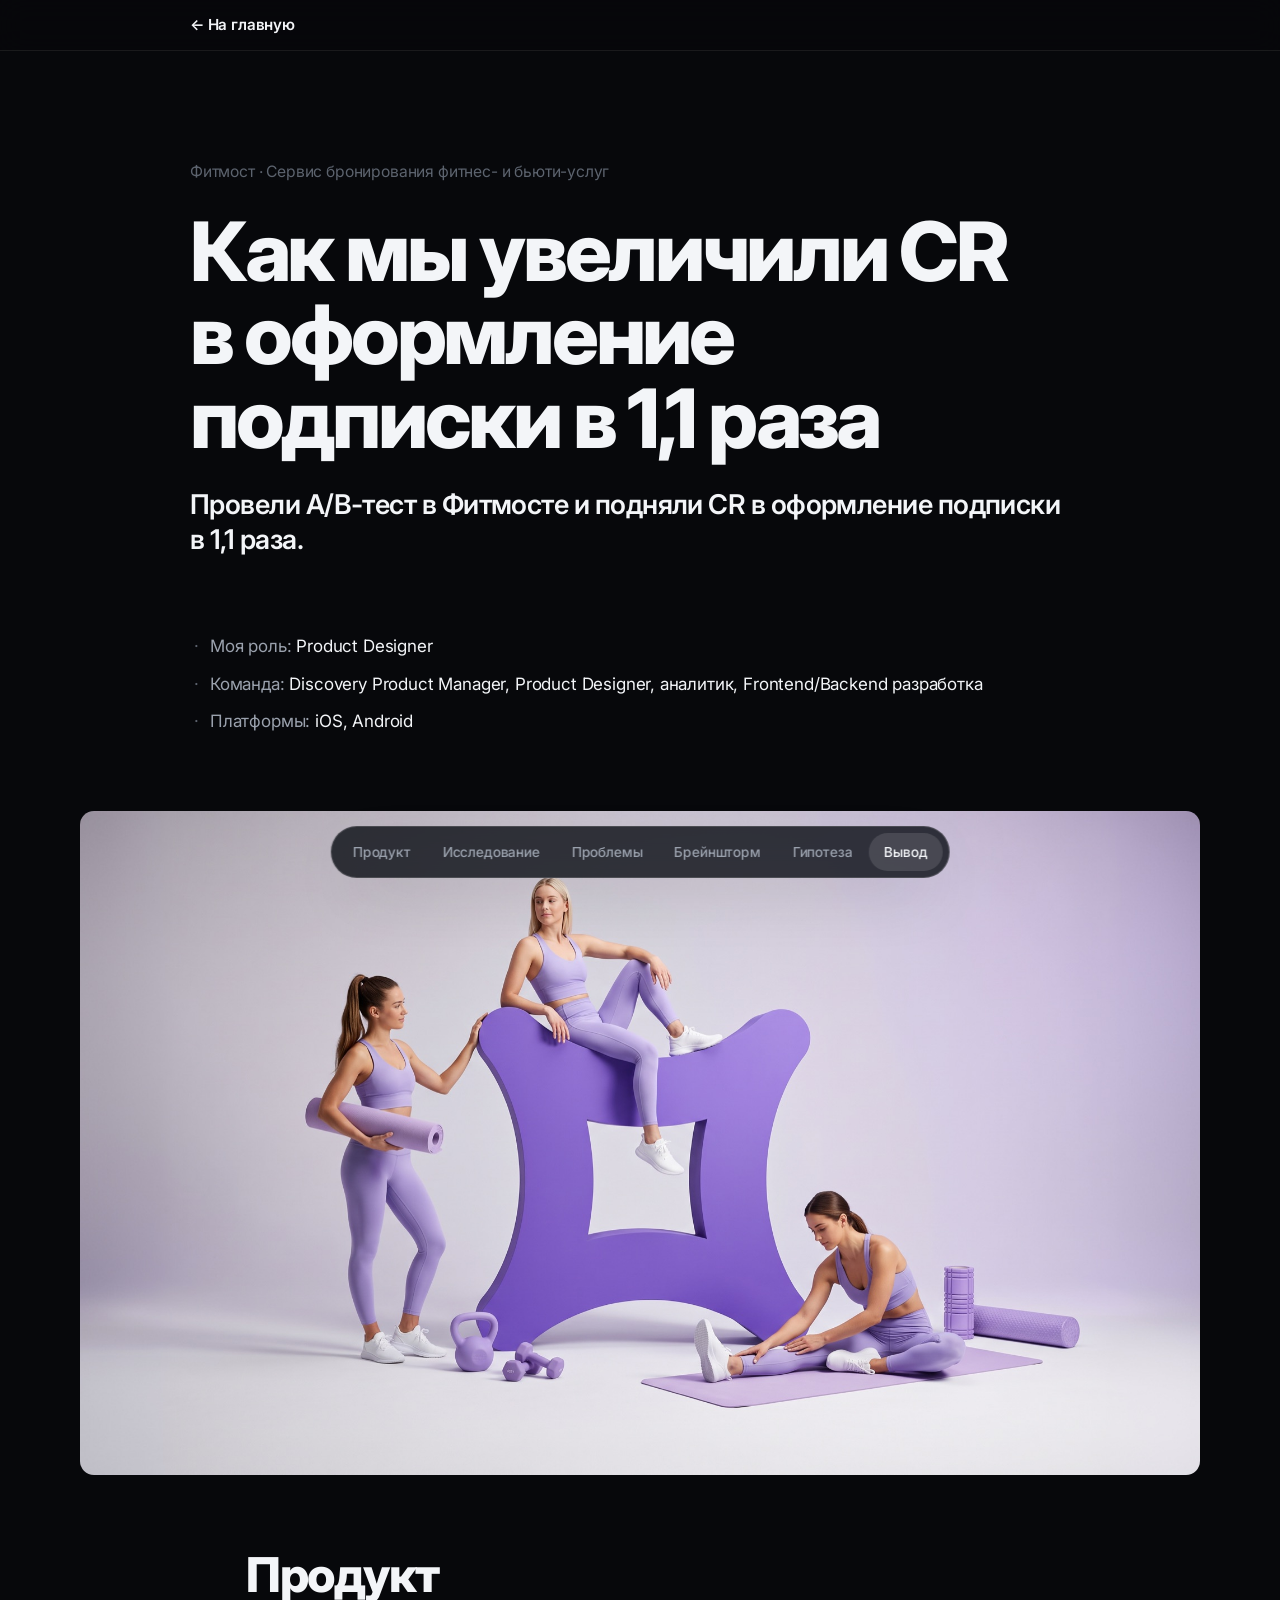
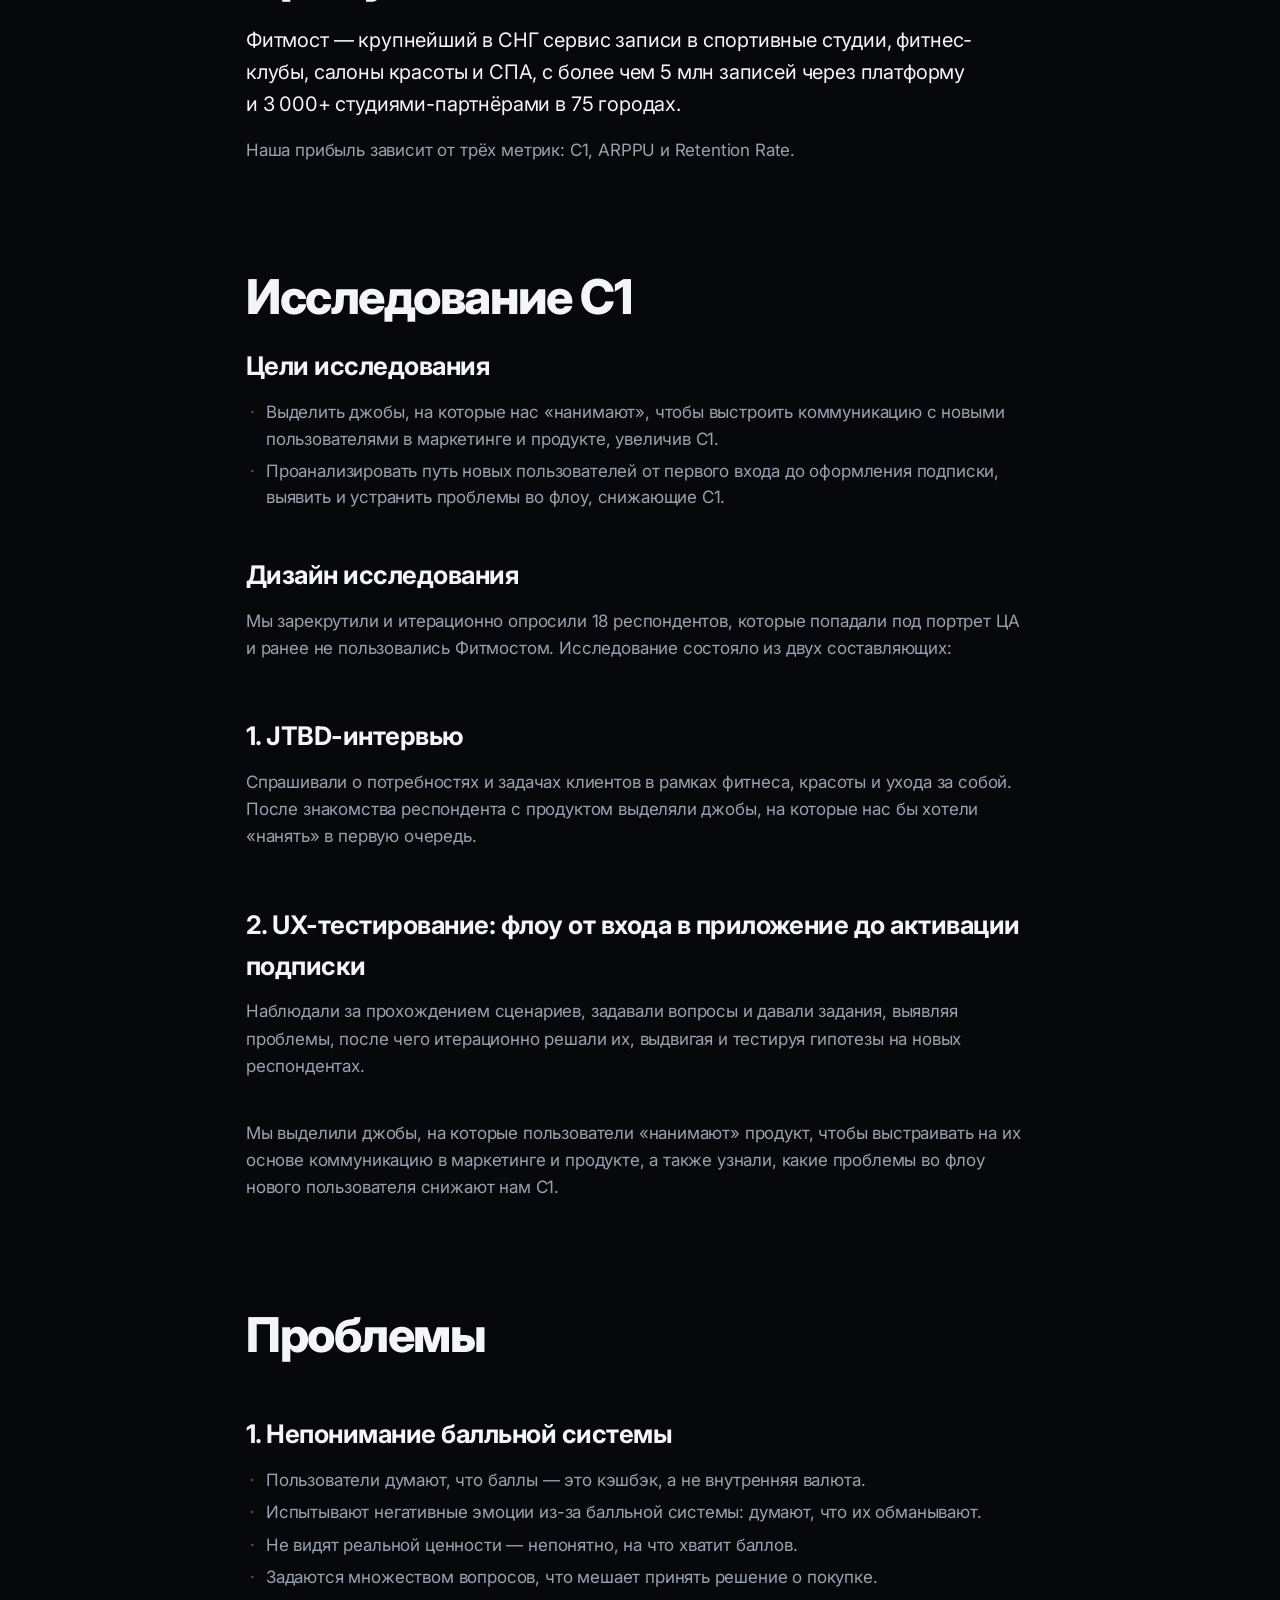
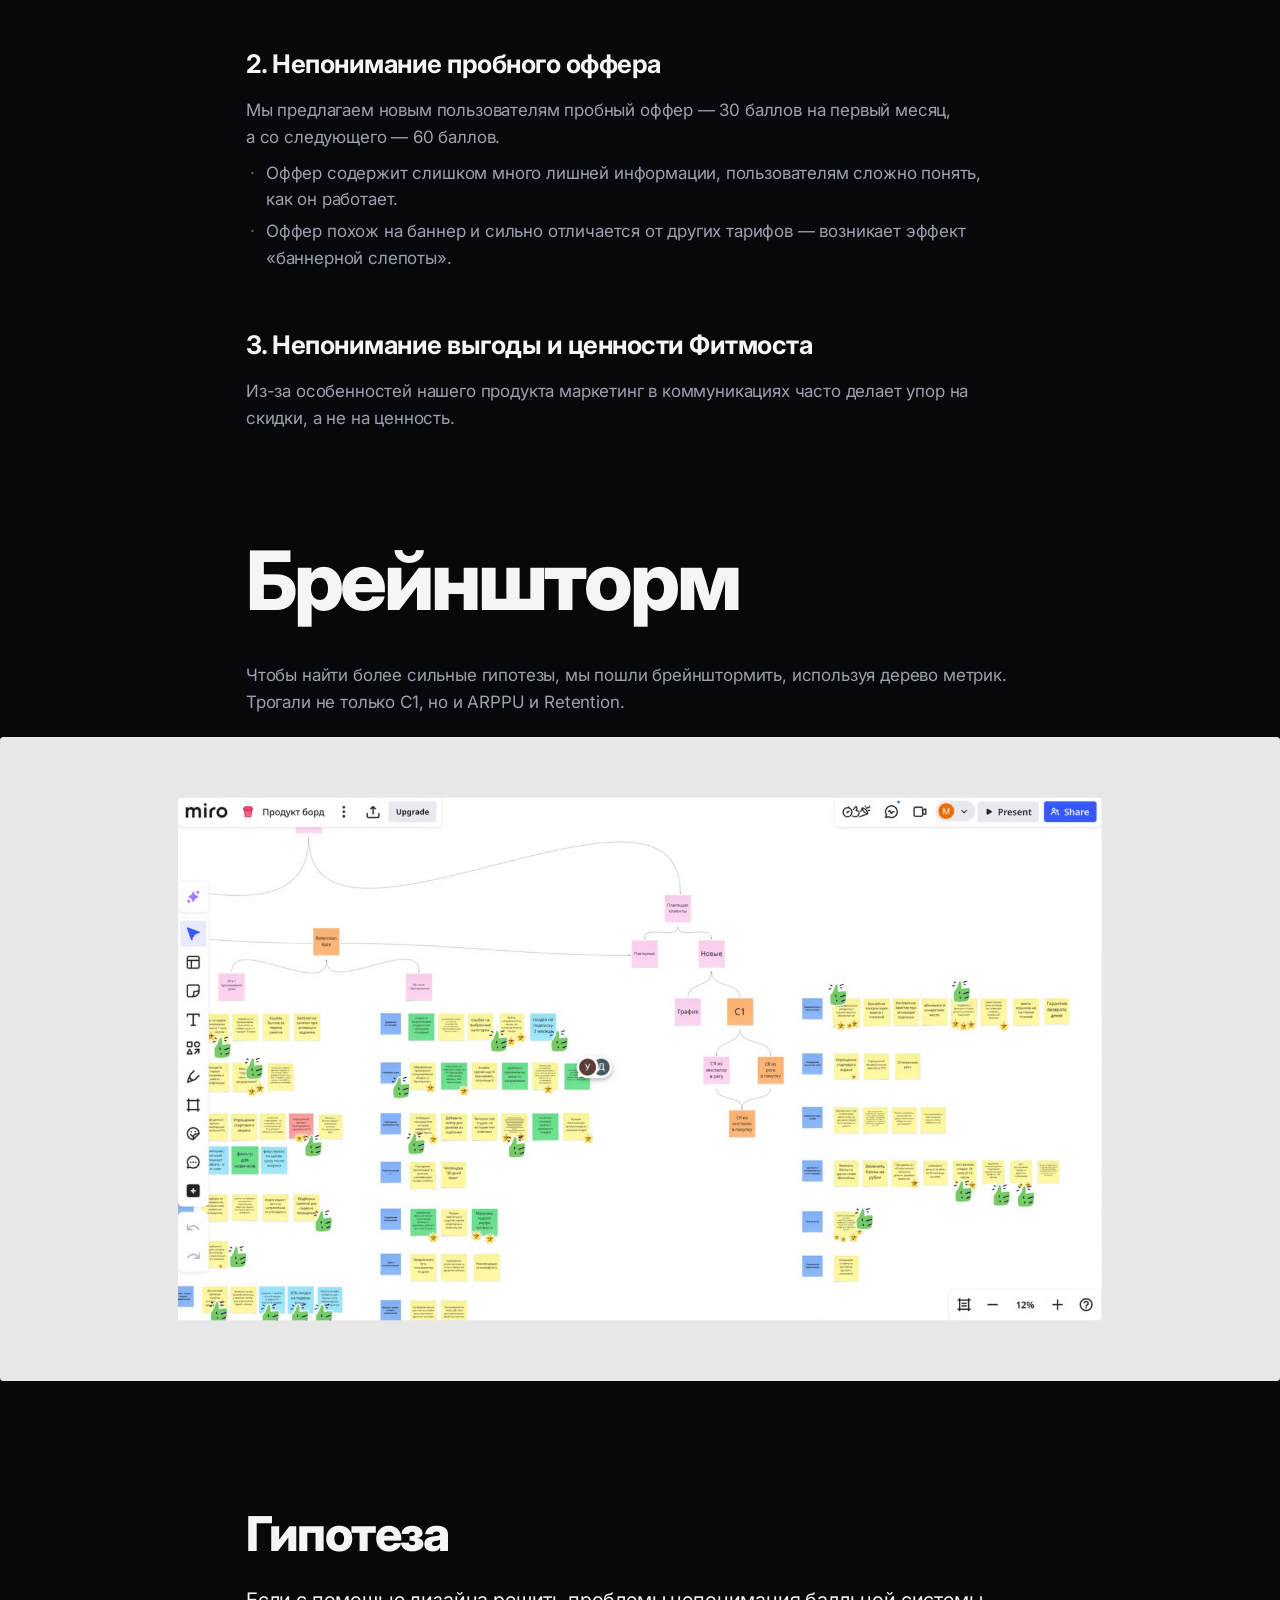
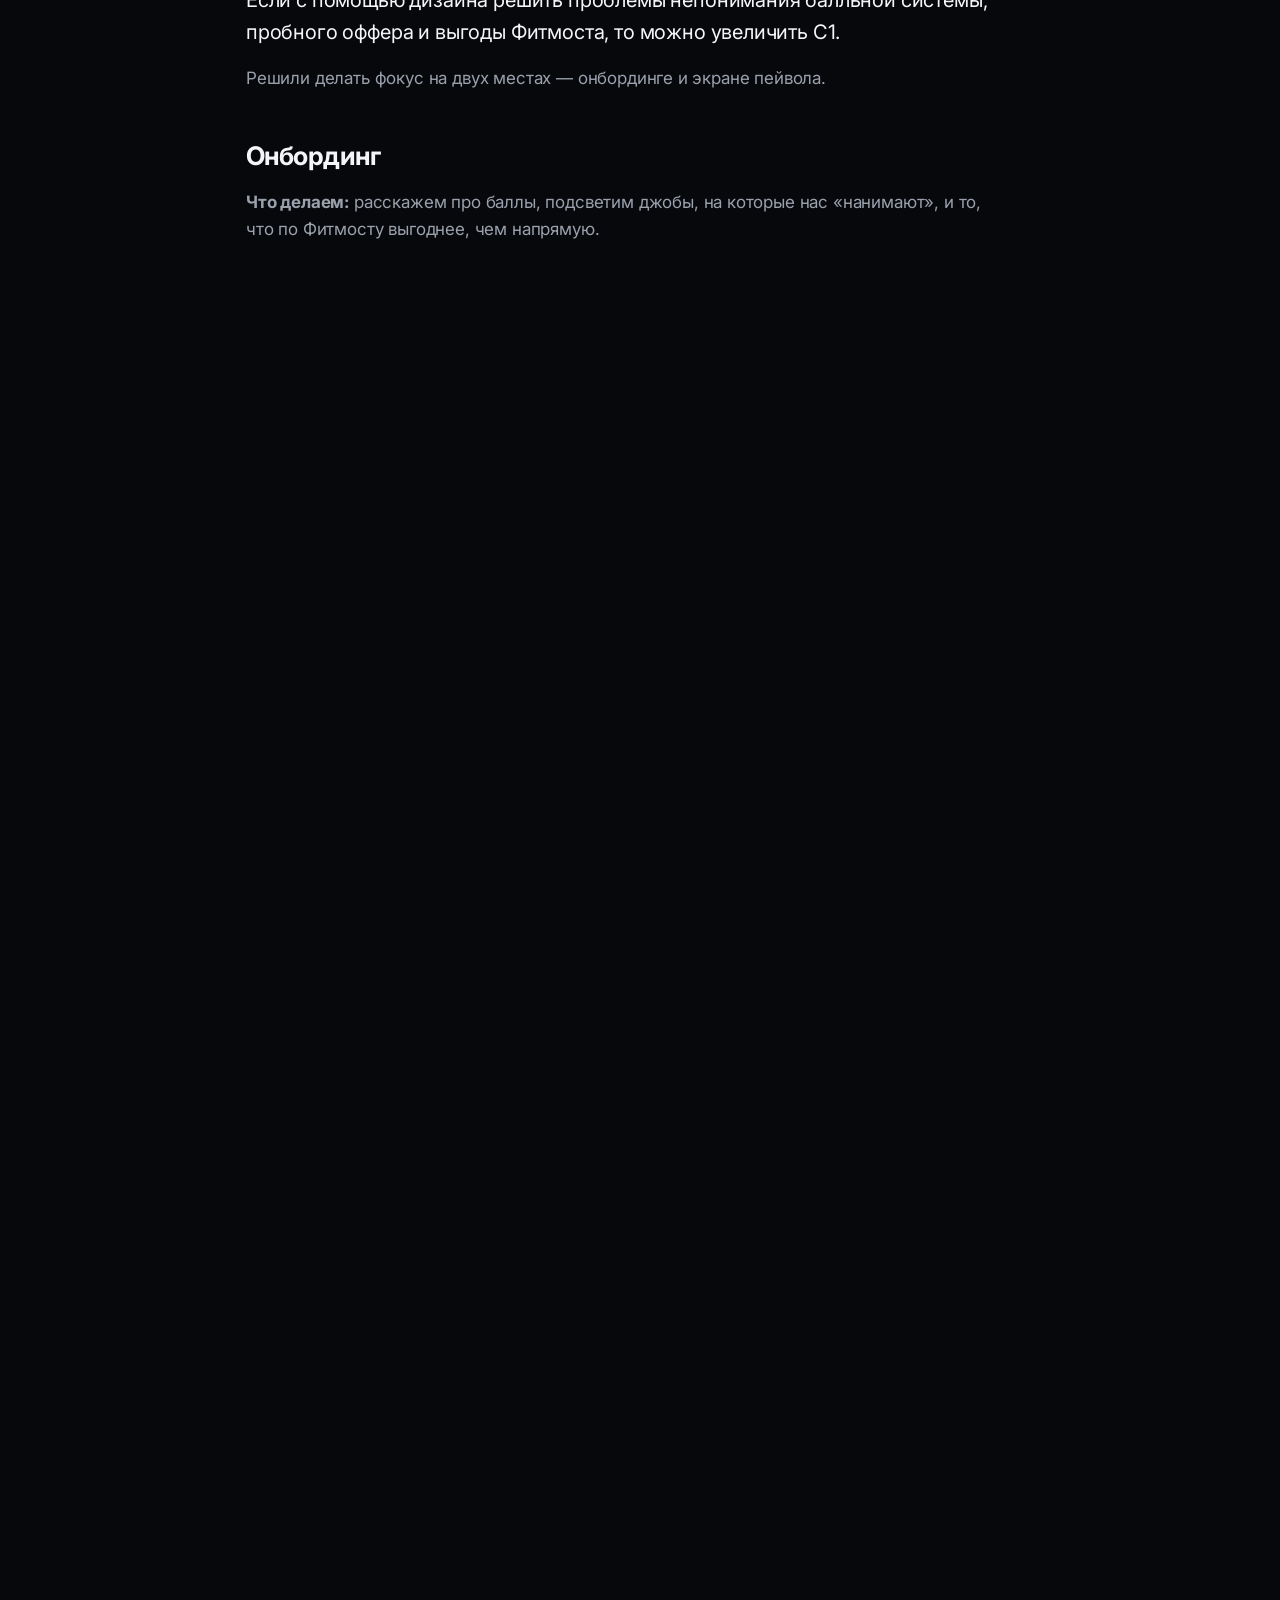
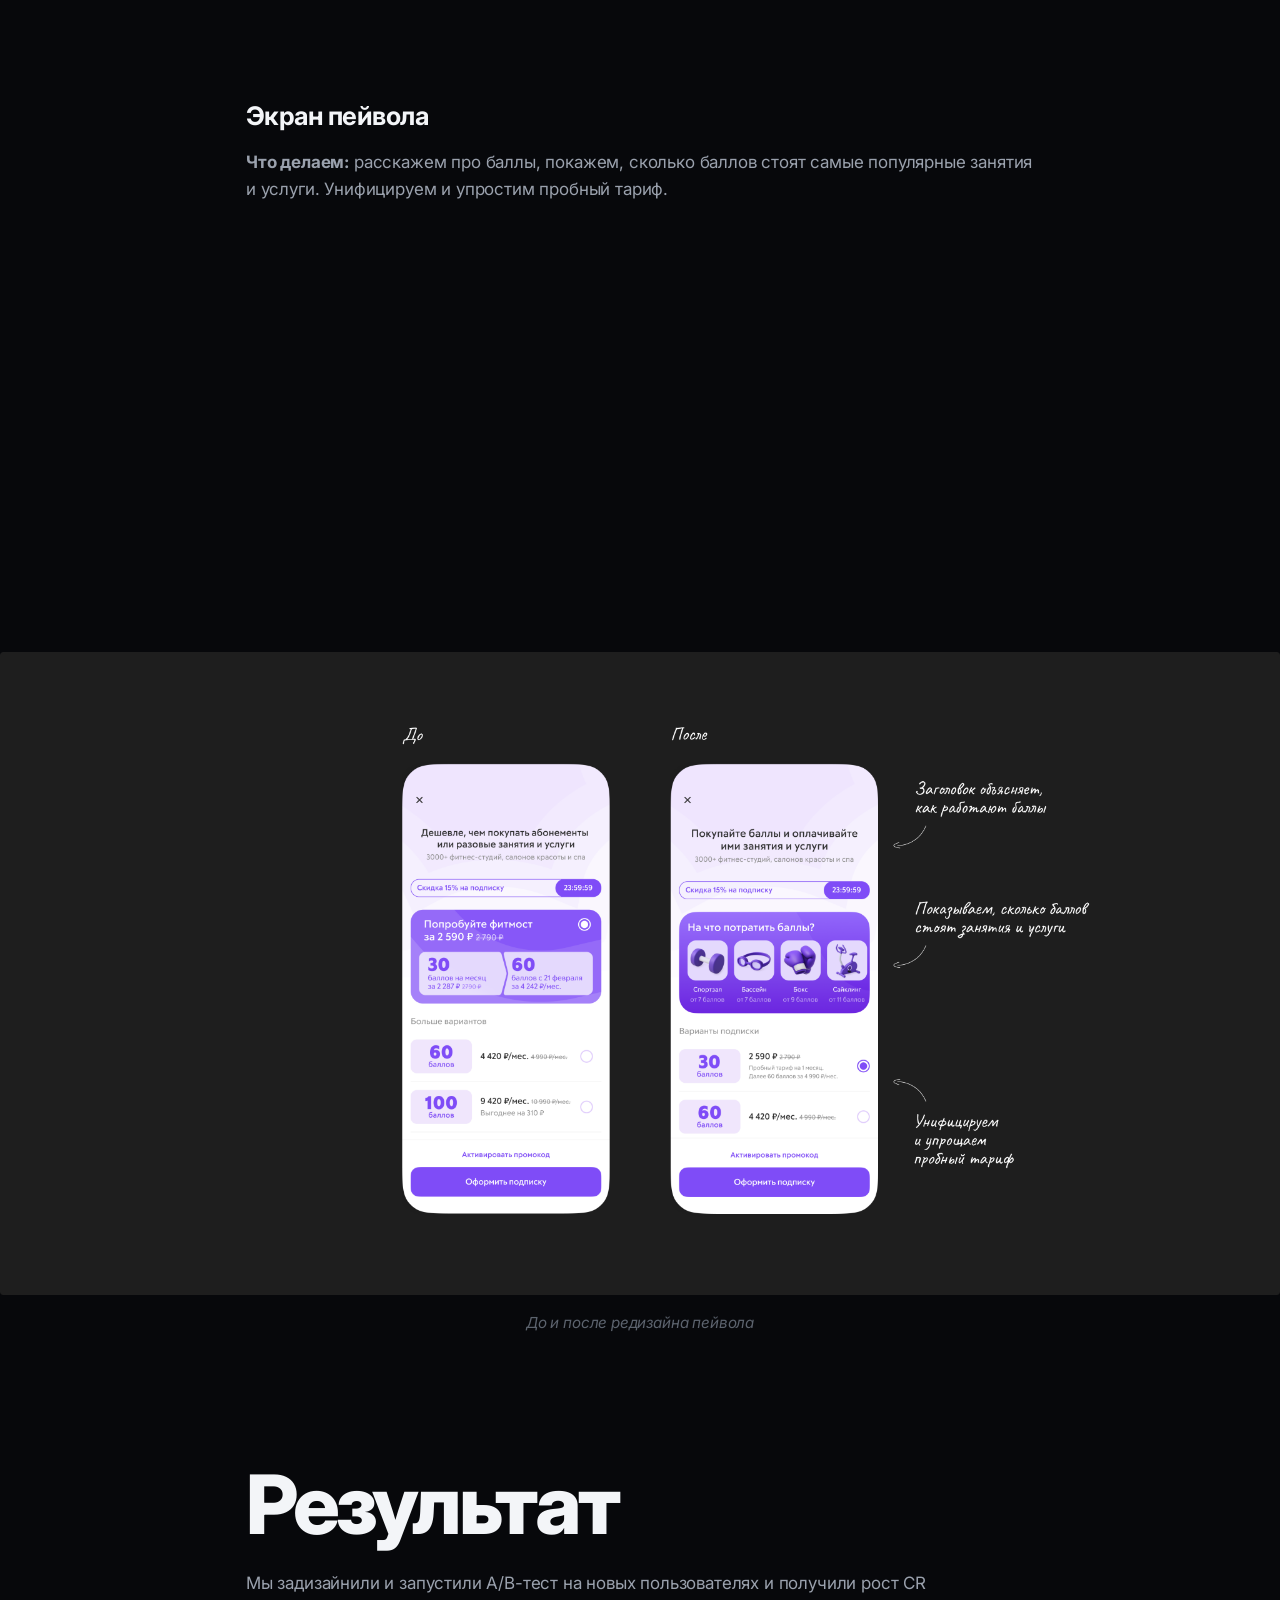
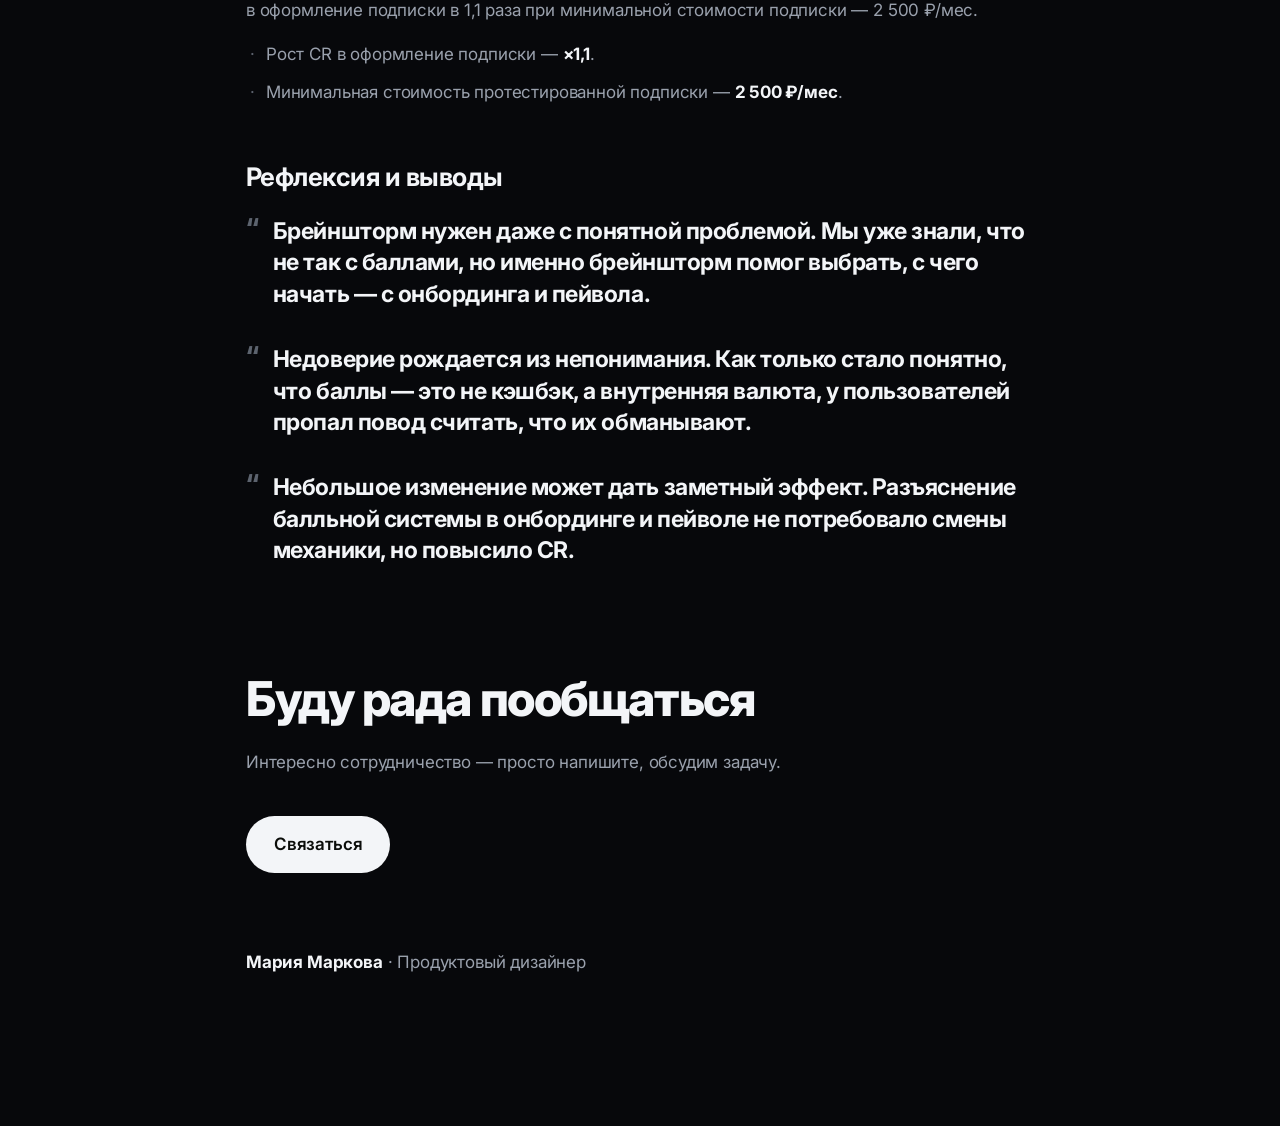
==== commit 55b8d59c: "Replace SVG favicon with provided JPG Swap the placeholder "M" favicon for the actual favicon image," ====
--- a/case-points-vs-rubles.html
+++ b/case-points-vs-rubles.html
@@ -16,7 +16,7 @@
       rel="stylesheet"
     />
     <link rel="stylesheet" href="css/case.css" />
-    <link rel="icon" type="image/svg+xml" href="assets/favicon.svg" />
+    <link rel="icon" type="image/jpeg" href="assets/favicon.jpg" />
   </head>
   <body>
     <!-- ============================ TOP BAR ============================ -->
